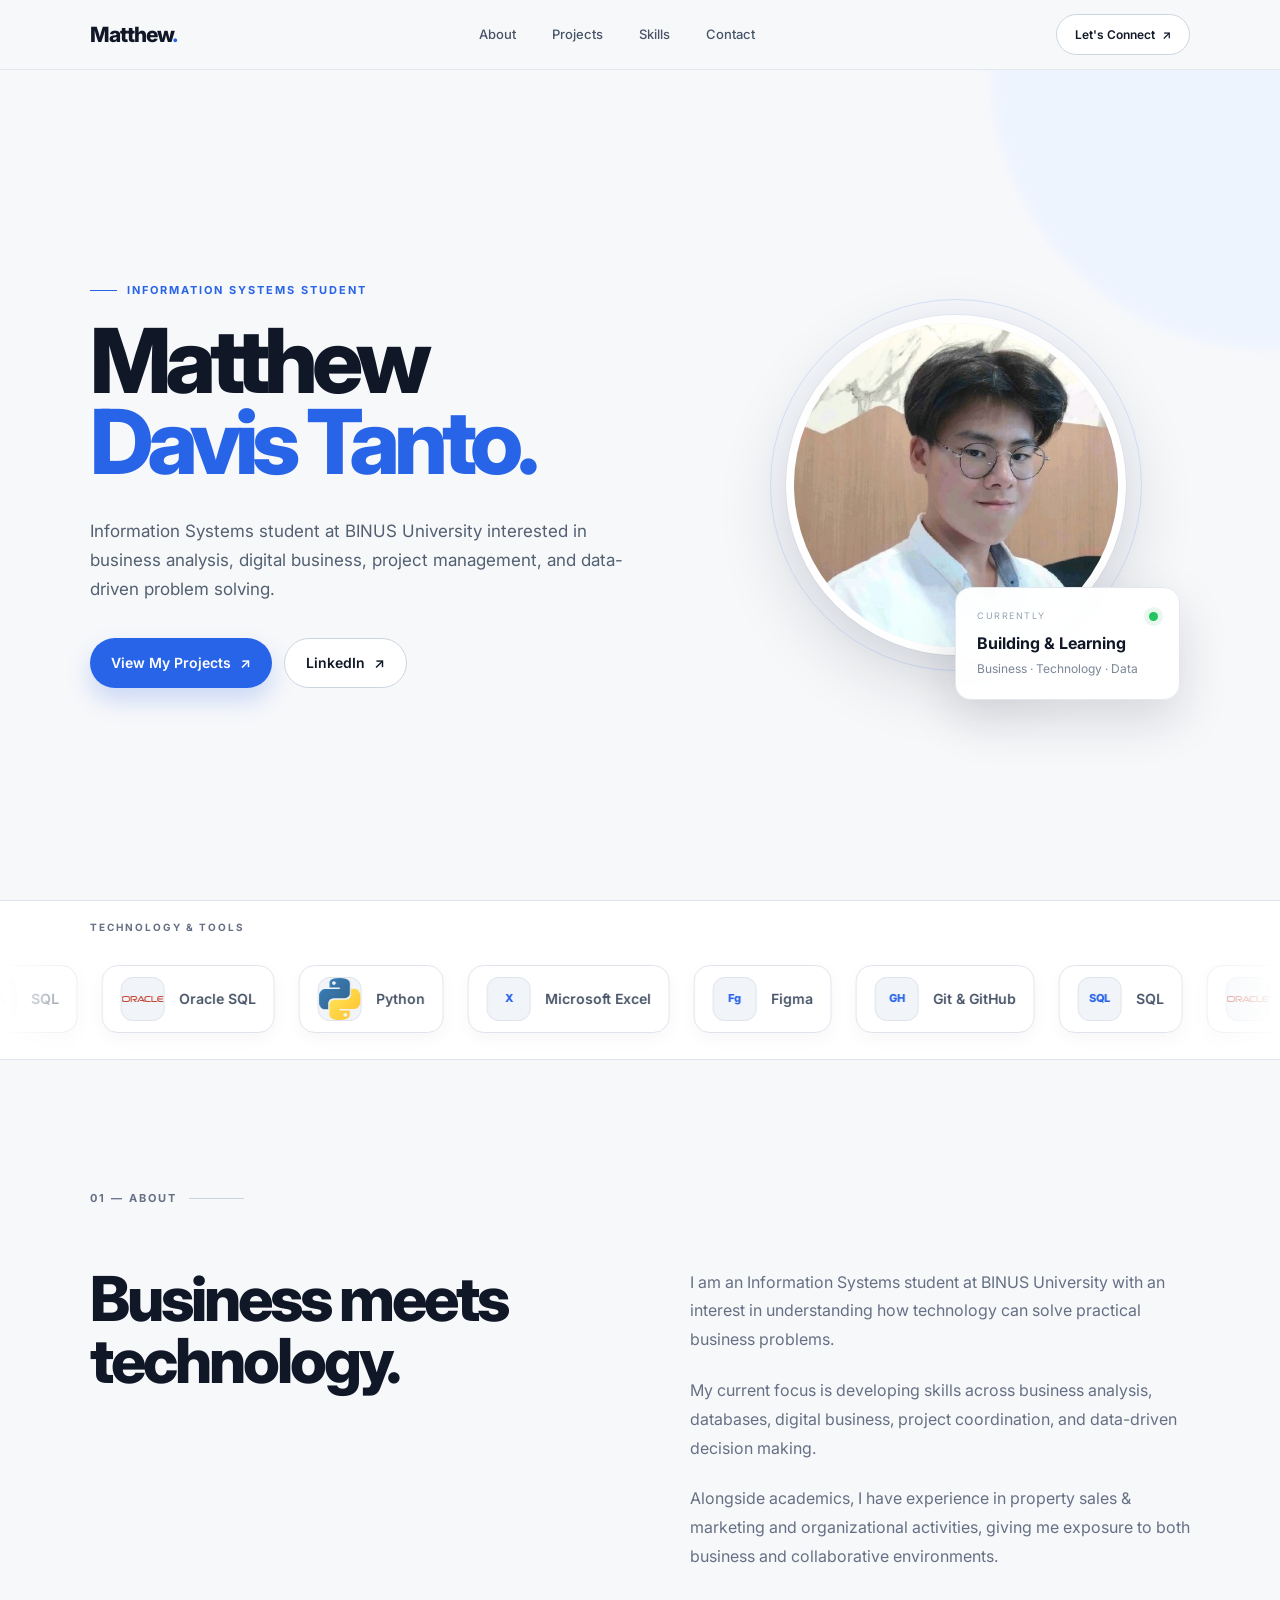
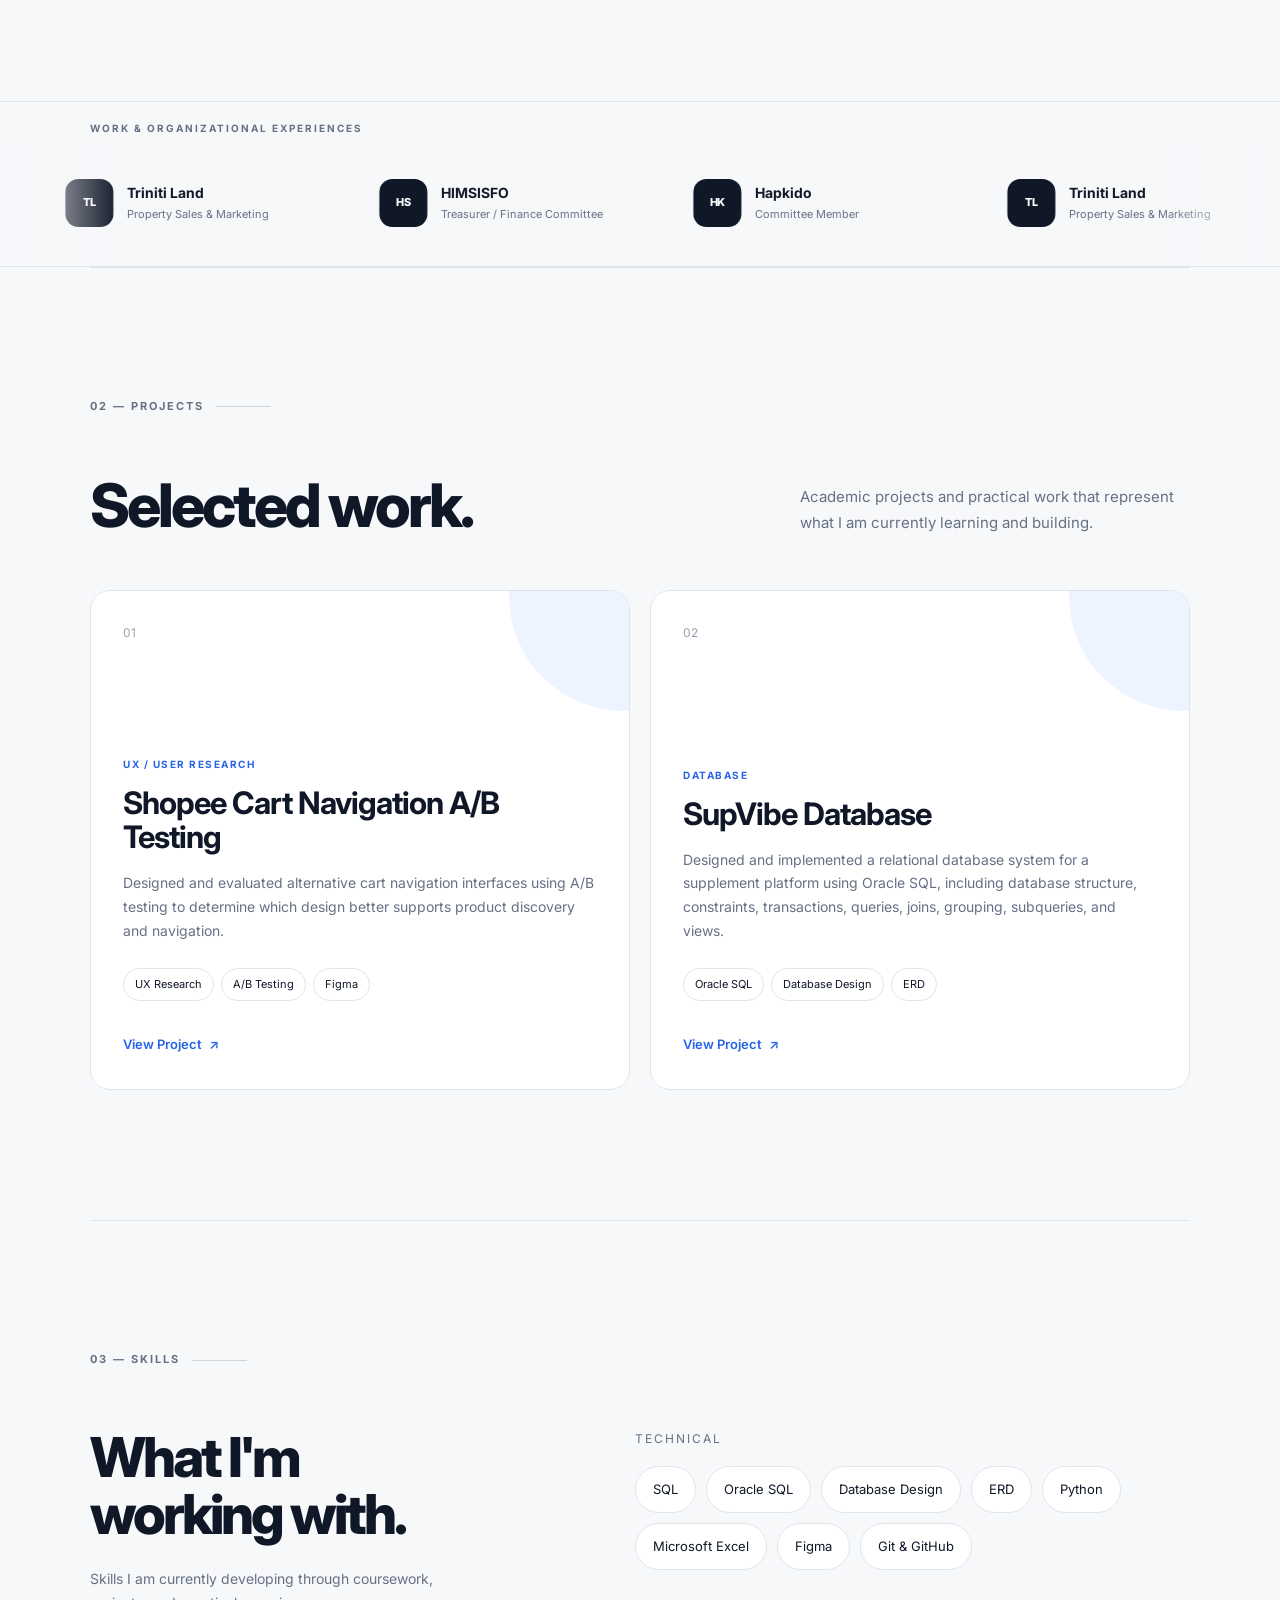
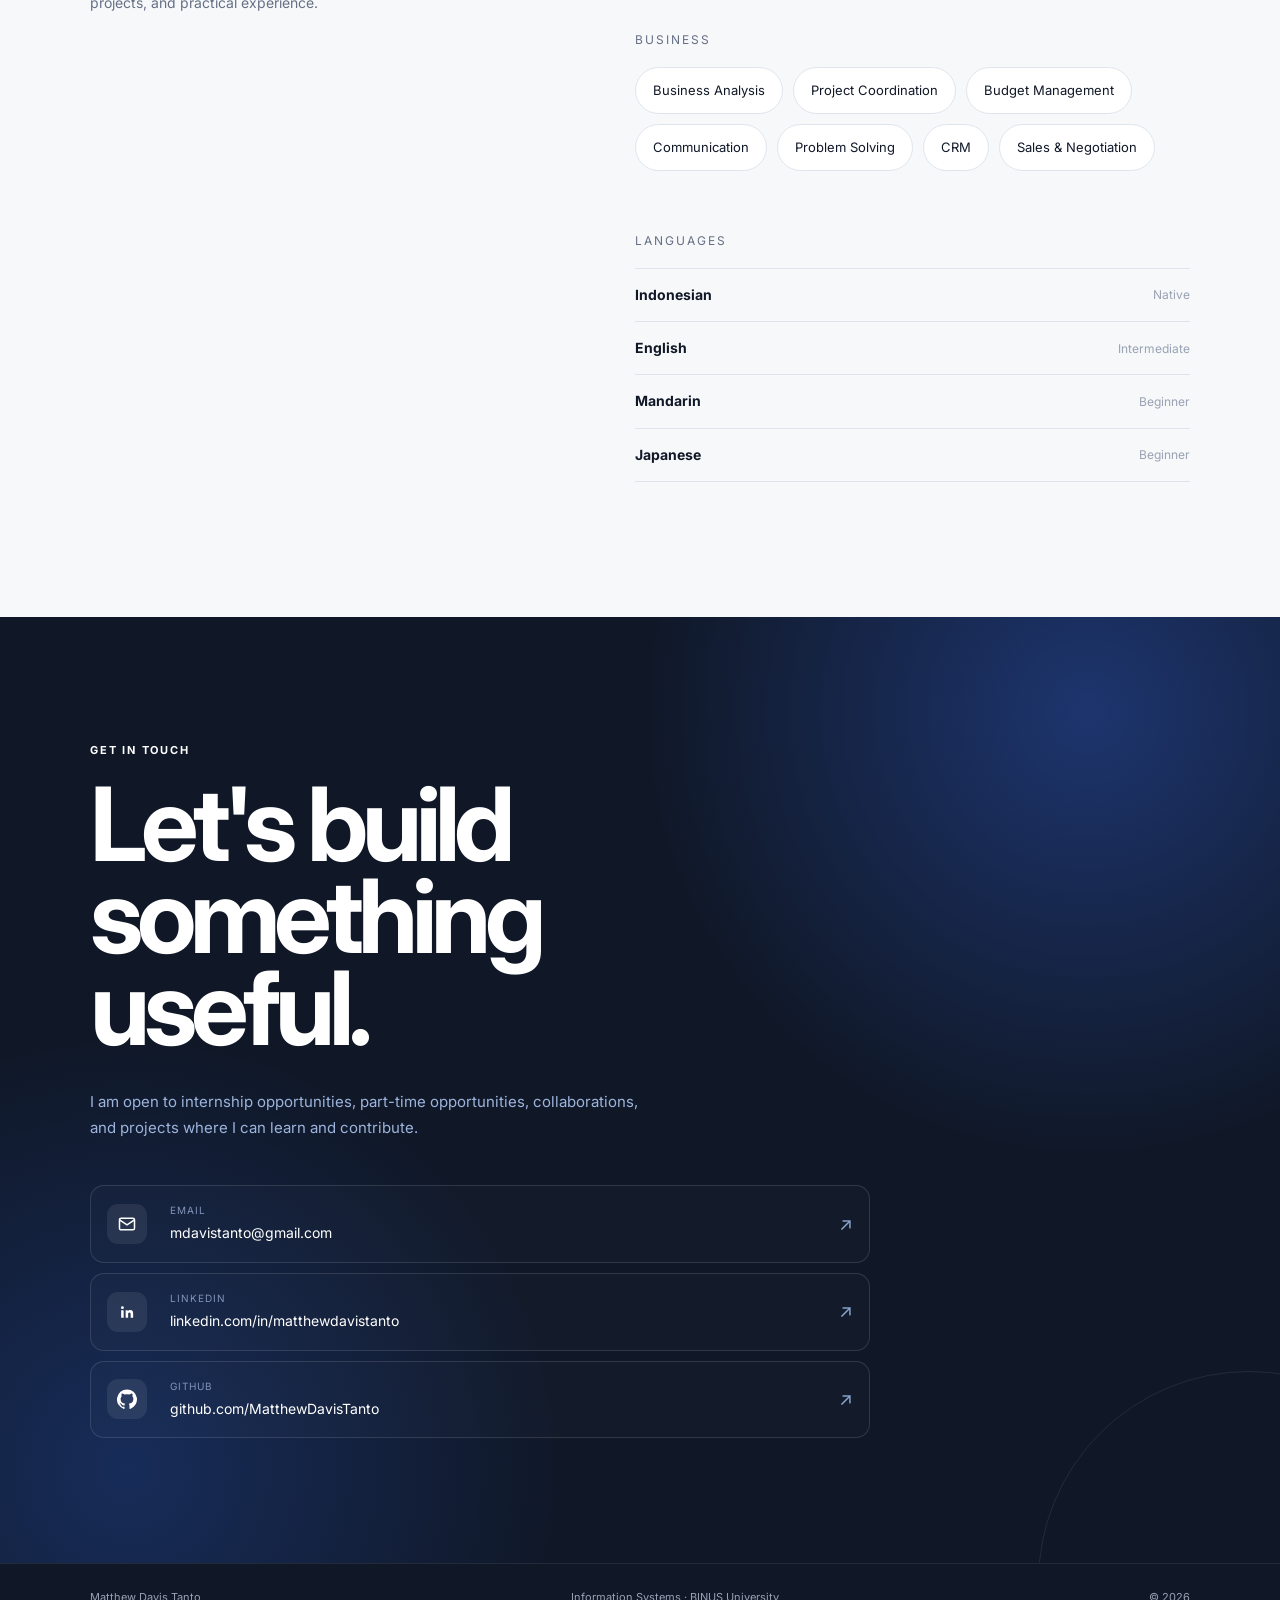
==== index.html @ 0854d956 "Update index.html" ====
<!DOCTYPE html>
<html lang="en">

<head>
    <meta charset="UTF-8">
    <meta name="viewport" content="width=device-width, initial-scale=1.0">

    <title>Matthew Davis Tanto | Information Systems Student</title>

    <meta name="description"
        content="Portfolio of Matthew Davis Tanto, Information Systems student at BINUS University.">

    <link rel="stylesheet" href="style.css">
</head>

<body>

    <!-- ================= NAVIGATION ================= -->

    <header class="navbar">

        <div class="nav-container">

            <a href="#home" class="logo">
                Matthew<span>.</span>
            </a>

            <nav class="nav-links">
                <a href="#about">About</a>
                <a href="#projects">Projects</a>
                <a href="#skills">Skills</a>
                <a href="#contact">Contact</a>
            </nav>

            <a href="#contact" class="nav-button">
                Let's Connect
                <span>↗</span>
            </a>

        </div>

    </header>


    <main>

        <!-- ================= HERO ================= -->

        <section class="hero" id="home">

            <div class="hero-container">

                <!-- LEFT -->

                <div class="hero-content">

                    <div class="eyebrow">
                        <span></span>
                        INFORMATION SYSTEMS STUDENT
                    </div>

                    <h1>
                        Matthew
                        <strong>Davis Tanto.</strong>
                    </h1>

                    <p class="hero-description">
                        Information Systems student at BINUS University interested in
                        business analysis, digital business, project management,
                        and data-driven problem solving.
                    </p>

                    <div class="hero-buttons">

                        <a href="#projects" class="button primary">
                            View My Projects
                            <span>↗</span>
                        </a>

                        <a href="https://www.linkedin.com/in/matthewdavistanto"
                            target="_blank"
                            class="button secondary">
                            LinkedIn
                            <span>↗</span>
                        </a>

                    </div>

                </div>


                <!-- RIGHT / PHOTO -->

                <div class="hero-visual">

                    <div class="visual-glow"></div>

                    <div class="photo-ring">

                        <img
                            src="images/profile.jpg"
                            alt="">

                    </div>


                    <!-- FLOATING STATUS -->

                    <div class="status-card">

                        <div class="status-top">
                            <span>CURRENTLY</span>

                            <div class="status-dot"></div>
                        </div>

                        <h3>
                            Building & Learning
                        </h3>

                        <p>
                            Business · Technology · Data
                        </p>

                    </div>

                </div>

            </div>

        </section>

                </section>


        <!-- ================= TECH STACK MARQUEE ================= -->

    <section class="marquee-section tech-marquee-section">
    
        <div class="marquee-label">
            TECHNOLOGY & TOOLS
        </div>
    
        <div class="marquee-wrapper">
    
            <!-- Controls: functionality will be added with JS later -->
            <button class="marquee-control marquee-control-prev"
                    type="button"
                    aria-label="Previous technologies">
                ←
            </button>
    
            <button class="marquee-control marquee-control-next"
                    type="button"
                    aria-label="Next technologies">
                →
            </button>
    
    
            <div class="marquee-track">
    
                <!-- ================= GROUP 1 ================= -->
    
                <div class="marquee-group">
    
                    <div class="marquee-item tech-item"
                         tabindex="0"
                         aria-label="SQL">
    
                        <span class="marquee-logo"
                              aria-hidden="true">
                            SQL
                        </span>
    
                        <span class="marquee-name">
                            SQL
                        </span>
    
                    </div>
    
    
                    <div class="marquee-item tech-item"
                         tabindex="0"
                         aria-label="Oracle SQL">
    
                        <span class="marquee-logo">
                            <img
                                src="images/tech/oracle.svg"
                                alt="">
                        </span>
                        
                        <span class="marquee-name">
                            Oracle SQL
                        </span>
    
                    </div>
    
    
                    <div class="marquee-item tech-item"
                         tabindex="0"
                         aria-label="Python">
                    
                        <span class="marquee-logo">
                            <img
                                src="images/tech/python.svg"
                                alt="">
                        </span>
                    
                        <span class="marquee-name">
                            Python
                        </span>
                    
                    </div>
    
    
                    <div class="marquee-item tech-item"
                         tabindex="0"
                         aria-label="Microsoft Excel">
    
                        <span class="marquee-logo"
                              aria-hidden="true">
                            X
                        </span>
    
                        <span class="marquee-name">
                            Microsoft Excel
                        </span>
    
                    </div>
    
    
                    <div class="marquee-item tech-item"
                         tabindex="0"
                         aria-label="Figma">
    
                        <span class="marquee-logo"
                              aria-hidden="true">
                            Fg
                        </span>
    
                        <span class="marquee-name">
                            Figma
                        </span>
    
                    </div>
    
    
                    <div class="marquee-item tech-item"
                         tabindex="0"
                         aria-label="Git and GitHub">
    
                        <span class="marquee-logo"
                              aria-hidden="true">
                            GH
                        </span>
    
                        <span class="marquee-name">
                            Git & GitHub
                        </span>
    
                    </div>
    
                </div>
    
    
                <!-- ================= GROUP 2 ================= -->
                <!-- Exact duplicate for seamless infinite loop -->
    
                <div class="marquee-group"
                     aria-hidden="true">
    
                    <div class="marquee-item tech-item">
    
                        <span class="marquee-logo">
                            SQL
                        </span>
    
                        <span class="marquee-name">
                            SQL
                        </span>
    
                    </div>
    
    
                    <div class="marquee-item tech-item">
    
                        <span class="marquee-logo">
                            <img
                                src="images/tech/oracle.svg"
                                alt="">
                        </span>
                        
                        <span class="marquee-name">
                            Oracle SQL
                        </span>
    
                    </div>
    
    
                    <div class="marquee-item tech-item">
    
                        <span class="marquee-logo">
                            <img
                                src="images/tech/python.svg"
                                alt="">
                        </span>
    
                        <span class="marquee-name">
                            Python
                        </span>
    
                    </div>
    
    
                    <div class="marquee-item tech-item">
    
                        <span class="marquee-logo">
                            X
                        </span>
    
                        <span class="marquee-name">
                            Microsoft Excel
                        </span>
    
                    </div>
    
    
                    <div class="marquee-item tech-item">
    
                        <span class="marquee-logo">
                            Fg
                        </span>
    
                        <span class="marquee-name">
                            Figma
                        </span>
    
                    </div>
    
    
                    <div class="marquee-item tech-item">
    
                        <span class="marquee-logo">
                            GH
                        </span>
    
                        <span class="marquee-name">
                            Git & GitHub
                        </span>
    
                    </div>
    
                </div>
    
            </div>
    
        </div>
    
    </section>



        <!-- ================= ABOUT ================= -->

        <section class="section about-section" id="about">

            <div class="section-label">
                01 — ABOUT
            </div>

            <div class="about-grid">

                <div>
                    <h2>
                        Business meets<br>
                        technology.
                    </h2>
                </div>

                <div class="about-text">

                    <p>
                        I am an Information Systems student at BINUS University
                        with an interest in understanding how technology can
                        solve practical business problems.
                    </p>

                    <p>
                        My current focus is developing skills across business
                        analysis, databases, digital business, project
                        coordination, and data-driven decision making.
                    </p>

                    <p>
                        Alongside academics, I have experience in property
                        sales & marketing and organizational activities,
                        giving me exposure to both business and collaborative
                        environments.
                    </p>

                </div>

            </div>

        </section>

                </section>


        <!-- ================= WORK & ORGANIZATIONAL EXPERIENCE MARQUEE ================= -->

    <section class="marquee-section experience-marquee-section">
    
        <div class="marquee-label">
            WORK & ORGANIZATIONAL EXPERIENCES
        </div>
    
        <div class="marquee-wrapper">
    
            <!-- Controls: functionality will be added with JS later -->
            <button class="marquee-control marquee-control-prev"
                    type="button"
                    aria-label="Previous work and organizational experience">
                ←
            </button>
    
            <button class="marquee-control marquee-control-next"
                    type="button"
                    aria-label="Next work and organizational experience">
                →
            </button>
    
    
            <div class="marquee-track marquee-track-reverse">
    
                <!-- ================= GROUP 1 ================= -->
    
                <div class="marquee-group">
    
                    <!-- Triniti Land -->
    
                    <div class="marquee-item experience-item"
                         tabindex="0"
                         aria-label="Triniti Land — Property Sales and Marketing">
    
                        <div class="experience-logo"
                             aria-hidden="true">
                            TL
                        </div>
    
                        <div class="experience-info">
    
                            <strong>
                                Triniti Land
                            </strong>
    
                            <span>
                                Property Sales & Marketing
                            </span>
    
                        </div>
    
                    </div>
    
    
                    <!-- HIMSISFO -->
    
                    <div class="marquee-item experience-item"
                         tabindex="0"
                         aria-label="HIMSISFO — Treasurer and Finance Committee">
    
                        <div class="experience-logo"
                             aria-hidden="true">
                            HS
                        </div>
    
                        <div class="experience-info">
    
                            <strong>
                                HIMSISFO
                            </strong>
    
                            <span>
                                Treasurer / Finance Committee
                            </span>
    
                        </div>
    
                    </div>
    
    
                    <!-- Hapkido -->
    
                    <div class="marquee-item experience-item"
                         tabindex="0"
                         aria-label="Hapkido — Committee Member">
    
                        <div class="experience-logo"
                             aria-hidden="true">
                            HK
                        </div>
    
                        <div class="experience-info">
    
                            <strong>
                                Hapkido
                            </strong>
    
                            <span>
                                Committee Member
                            </span>
    
                        </div>
    
                    </div>
    
                </div>
    
    
                <!-- ================= GROUP 2 ================= -->
                <!-- Exact duplicate for seamless infinite loop -->
    
                <div class="marquee-group"
                     aria-hidden="true">
    
                    <!-- Triniti Land -->
    
                    <div class="marquee-item experience-item">
    
                        <div class="experience-logo">
                            TL
                        </div>
    
                        <div class="experience-info">
    
                            <strong>
                                Triniti Land
                            </strong>
    
                            <span>
                                Property Sales & Marketing
                            </span>
    
                        </div>
    
                    </div>
    
    
                    <!-- HIMSISFO -->
    
                    <div class="marquee-item experience-item">
    
                        <div class="experience-logo">
                            HS
                        </div>
    
                        <div class="experience-info">
    
                            <strong>
                                HIMSISFO
                            </strong>
    
                            <span>
                                Treasurer / Finance Committee
                            </span>
    
                        </div>
    
                    </div>
    
    
                    <!-- Hapkido -->
    
                    <div class="marquee-item experience-item">
    
                        <div class="experience-logo">
                            HK
                        </div>
    
                        <div class="experience-info">
    
                            <strong>
                                Hapkido
                            </strong>
    
                            <span>
                                Committee Member
                            </span>
    
                        </div>
    
                    </div>
    
                </div>
    
            </div>
    
        </div>
    
    </section>


        <!-- ================= PROJECTS ================= -->

        <section class="section projects-section" id="projects">

            <div class="section-label">
                02 — PROJECTS
            </div>

            <div class="section-heading">

                <h2>
                    Selected work.
                </h2>

                <p>
                    Academic projects and practical work that represent
                    what I am currently learning and building.
                </p>

            </div>


            <div class="project-grid">

                <!-- PROJECT 1 -->

                <article class="project-card">

                    <div class="project-number">
                        01
                    </div>

                    <div class="project-content">

                        <div class="project-category">
                            UX / USER RESEARCH
                        </div>

                        <h3>
                            Shopee Cart Navigation
                            A/B Testing
                        </h3>

                        <p>
                            Designed and evaluated alternative cart navigation
                            interfaces using A/B testing to determine which
                            design better supports product discovery and
                            navigation.
                        </p>

                        <div class="project-tags">

                            <span>UX Research</span>
                            <span>A/B Testing</span>
                            <span>Figma</span>

                        </div>

                        <a href="#" class="project-link">
                            View Project
                            <span>↗</span>
                        </a>

                    </div>

                </article>


                <!-- PROJECT 2 -->

                <article class="project-card">

                    <div class="project-number">
                        02
                    </div>

                    <div class="project-content">

                        <div class="project-category">
                            DATABASE
                        </div>

                        <h3>
                            SupVibe Database
                        </h3>

                        <p>
                            Designed and implemented a relational database
                            system for a supplement platform using Oracle SQL,
                            including database structure, constraints,
                            transactions, queries, joins, grouping,
                            subqueries, and views.
                        </p>

                        <div class="project-tags">

                            <span>Oracle SQL</span>
                            <span>Database Design</span>
                            <span>ERD</span>

                        </div>

                        <a href="#" class="project-link">
                            View Project
                            <span>↗</span>
                        </a>

                    </div>

                </article>

            </div>

        </section>


        <!-- ================= SKILLS ================= -->

        <section class="section skills-section" id="skills">

            <div class="section-label">
                03 — SKILLS
            </div>

            <div class="skills-grid">

                <div class="skills-title">

                    <h2>
                        What I'm<br>
                        working with.
                    </h2>

                    <p>
                        Skills I am currently developing through
                        coursework, projects, and practical experience.
                    </p>

                </div>


                <div class="skills-content">

                    <!-- TECHNICAL -->

                    <div class="skill-group">

                        <div class="skill-group-title">
                            TECHNICAL
                        </div>

                        <div class="skill-pills">

                            <span class="skill-pill">
                                SQL
                            </span>

                            <span class="skill-pill">
                                Oracle SQL
                            </span>

                            <span class="skill-pill">
                                Database Design
                            </span>

                            <span class="skill-pill">
                                ERD
                            </span>

                            <span class="skill-pill">
                                Python
                            </span>

                            <span class="skill-pill">
                                Microsoft Excel
                            </span>

                            <span class="skill-pill">
                                Figma
                            </span>

                            <span class="skill-pill">
                                Git & GitHub
                            </span>

                        </div>

                    </div>


                    <!-- BUSINESS -->

                    <div class="skill-group">

                        <div class="skill-group-title">
                            BUSINESS
                        </div>

                        <div class="skill-pills">

                            <span class="skill-pill">
                                Business Analysis
                            </span>

                            <span class="skill-pill">
                                Project Coordination
                            </span>

                            <span class="skill-pill">
                                Budget Management
                            </span>

                            <span class="skill-pill">
                                Communication
                            </span>

                            <span class="skill-pill">
                                Problem Solving
                            </span>

                            <span class="skill-pill">
                                CRM
                            </span>

                            <span class="skill-pill">
                                Sales & Negotiation
                            </span>

                        </div>

                    </div>


                    <!-- LANGUAGES -->

                    <div class="skill-group">

                        <div class="skill-group-title">
                            LANGUAGES
                        </div>

                        <div class="language-list">

                            <div class="language-item">
                                <strong>Indonesian</strong>
                                <span>Native</span>
                            </div>

                            <div class="language-item">
                                <strong>English</strong>
                                <span>Intermediate</span>
                            </div>

                            <div class="language-item">
                                <strong>Mandarin</strong>
                                <span>Beginner</span>
                            </div>

                            <div class="language-item">
                                <strong>Japanese</strong>
                                <span>Beginner</span>
                            </div>

                        </div>

                    </div>

                </div>

            </div>

        </section>


        <!-- ================= CONTACT ================= -->

        <section class="contact-section" id="contact">

            <div class="contact-container">

                <div class="contact-label">
                    GET IN TOUCH
                </div>

                <h2>
                    Let's build<br>
                    something<br>
                    useful.
                </h2>

                <p>
                    I am open to internship opportunities, part-time
                    opportunities, collaborations, and projects where
                    I can learn and contribute.
                </p>


                <div class="contact-links">

                    <!-- EMAIL -->

                    <a href="mailto:mdavistanto@gmail.com"
                        class="contact-link">

                        <div class="contact-icon">

                            <svg viewBox="0 0 24 24"
                                fill="none"
                                stroke="currentColor"
                                stroke-width="1.8">

                                <rect x="3" y="5"
                                    width="18"
                                    height="14"
                                    rx="2"></rect>

                                <path d="m3 7 9 6 9-6"></path>

                            </svg>

                        </div>

                        <div>
                            <small>Email</small>
                            <span>mdavistanto@gmail.com</span>
                        </div>

                        <b>↗</b>

                    </a>


                    <!-- LINKEDIN -->

                    <a href="https://www.linkedin.com/in/matthewdavistanto"
                        target="_blank"
                        class="contact-link">

                        <div class="contact-icon linkedin-icon">

                            <svg viewBox="0 0 24 24"
                                fill="currentColor">

                                <path d="M6.5 8.5A1.5 1.5 0 1 0 6.5 5a1.5 1.5 0 0 0 0 3.5ZM5 10h3v9H5v-9Zm5 0h2.9v1.23h.04c.4-.76 1.38-1.56 2.84-1.56 3.04 0 3.6 2 3.6 4.6V19h-3v-4.2c0-1-.02-2.3-1.4-2.3-1.4 0-1.61 1.1-1.61 2.23V19h-3v-9Z"/>

                            </svg>

                        </div>

                        <div>
                            <small>LinkedIn</small>
                            <span>linkedin.com/in/matthewdavistanto</span>
                        </div>

                        <b>↗</b>

                    </a>


                    <!-- GITHUB -->

                    <a href="https://github.com/MatthewDavisTanto"
                        target="_blank"
                        class="contact-link">

                        <div class="contact-icon">

                            <svg viewBox="0 0 24 24"
                                fill="currentColor">

                                <path d="M12 .5a12 12 0 0 0-3.79 23.39c.6.11.82-.26.82-.58v-2.03c-3.34.73-4.04-1.61-4.04-1.61-.55-1.39-1.34-1.76-1.34-1.76-1.09-.75.08-.74.08-.74 1.2.09 1.84 1.23 1.84 1.23 1.07 1.83 2.8 1.3 3.49.99.11-.78.42-1.3.76-1.6-2.67-.3-5.47-1.34-5.47-5.95 0-1.31.47-2.38 1.23-3.22-.12-.3-.53-1.52.12-3.17 0 0 1-.32 3.3 1.23a11.4 11.4 0 0 1 6 0c2.29-1.55 3.29-1.23 3.29-1.23.65 1.65.24 2.87.12 3.17.77.84 1.23 1.91 1.23 3.22 0 4.62-2.81 5.65-5.49 5.95.43.37.81 1.1.81 2.22v3.29c0 .32.22.7.83.58A12 12 0 0 0 12 .5Z"/>

                            </svg>

                        </div>

                        <div>
                            <small>GitHub</small>
                            <span>github.com/MatthewDavisTanto</span>
                        </div>

                        <b>↗</b>

                    </a>

                </div>

            </div>

        </section>

    </main>


    <!-- ================= FOOTER ================= -->

    <footer>

        <div>
            Matthew Davis Tanto
        </div>

        <div>
            Information Systems · BINUS University
        </div>

        <div>
            © 2026
        </div>

    </footer>


    <script src="script.js"></script>

</body>

</html>
---- style.css ----
/* =========================================================
   MATTHEW DAVIS TANTO — PORTFOLIO
   FINAL GLOBAL STYLE
   ========================================================= */

/* =========================================================
   1. FONT
   ========================================================= */

@import url('https://fonts.googleapis.com/css2?family=Inter:wght@400;500;600;700;800&display=swap');


/* =========================================================
   2. DESIGN TOKENS
   ========================================================= */

:root {

    --bg: #f7f8fa;
    --surface: #ffffff;
    --surface-soft: #f1f4f8;

    --text: #101828;
    --text-soft: #475467;
    --text-muted: #667085;

    --accent: #2864e8;
    --accent-dark: #1d4ed8;
    --accent-soft: #eef4ff;

    --border: #dfe4ec;
    --border-dark: #cbd5df;

    --dark: #101828;
    --dark-soft: #17233f;

    --green: #22c55e;

    --container: 1100px;

    --radius-sm: 8px;
    --radius-md: 14px;
    --radius-lg: 20px;
    --radius-pill: 999px;

    --shadow-sm:
        0 4px 15px rgba(16, 24, 40, 0.05);

    --shadow-md:
        0 15px 40px rgba(16, 24, 40, 0.08);

    --shadow-lg:
        0 25px 70px rgba(16, 24, 40, 0.13);

    --transition: 0.28s cubic-bezier(0.2, 0.7, 0.2, 1);
}


/* =========================================================
   3. RESET
   ========================================================= */

* {
    margin: 0;
    padding: 0;
    box-sizing: border-box;
}

html {
    scroll-behavior: smooth;
}

body {
    font-family: "Inter", sans-serif;
    background: var(--bg);
    color: var(--text);
    line-height: 1.6;
    -webkit-font-smoothing: antialiased;
    overflow-x: hidden;
}

a {
    color: inherit;
    text-decoration: none;
}

img {
    display: block;
    max-width: 100%;
}

button,
input,
textarea {
    font-family: inherit;
}


/* =========================================================
   4. GLOBAL CONTAINER
   ========================================================= */

.nav-container,
.hero-container,
.section,
.footer-container {
    width: min(var(--container), calc(100% - 50px));
    margin: 0 auto;
}


/* =========================================================
   5. NAVBAR
   ========================================================= */

.navbar {
    position: sticky;
    top: 0;
    z-index: 1000;

    height: 70px;

    background: rgba(247, 248, 250, 0.86);

    backdrop-filter: blur(18px);
    -webkit-backdrop-filter: blur(18px);

    border-bottom: 1px solid rgba(223, 228, 236, 0.8);
}

.nav-container {
    height: 100%;

    display: flex;
    align-items: center;
    justify-content: space-between;
}


/* =========================================================
   LOGO
   ========================================================= */

.logo {
    position: relative;

    font-size: 21px;
    font-weight: 800;

    letter-spacing: -0.8px;

    transition:
        transform var(--transition),
        color var(--transition);
}

.logo span {
    color: var(--accent);
}

.logo:hover {
    transform: translateY(-2px);
}


/* =========================================================
   NAV LINKS
   ========================================================= */

.nav-links {
    display: flex;
    align-items: center;
    gap: 36px;
}

.nav-links a {
    position: relative;

    padding: 8px 0;

    font-size: 13px;
    font-weight: 500;

    color: var(--text-soft);

    transition:
        color var(--transition),
        transform var(--transition);
}


/* Animated underline */

.nav-links a::after {
    content: "";

    position: absolute;

    left: 50%;
    bottom: -2px;

    width: 0;
    height: 2px;

    border-radius: 10px;

    background: var(--accent);

    transform: translateX(-50%);

    transition:
        width var(--transition),
        box-shadow var(--transition);
}

.nav-links a:hover {
    color: var(--text);
    transform: translateY(-2px);
}

.nav-links a:hover::after {
    width: 100%;

    box-shadow:
        0 2px 8px rgba(40, 100, 232, 0.35);
}


/* =========================================================
   NAV BUTTON
   ========================================================= */

.nav-button {
    display: inline-flex;
    align-items: center;
    gap: 7px;

    padding: 10px 18px;

    border: 1px solid var(--border-dark);
    border-radius: var(--radius-pill);

    background: var(--surface);

    font-size: 12px;
    font-weight: 600;

    transition:
        transform var(--transition),
        background var(--transition),
        color var(--transition),
        border-color var(--transition),
        box-shadow var(--transition);
}

.nav-button span {
    transition: transform var(--transition);
}

.nav-button:hover {
    background: var(--accent);
    border-color: var(--accent);
    color: white;

    transform: translateY(-3px);

    box-shadow:
        0 10px 25px rgba(40, 100, 232, 0.22);
}

.nav-button:hover span {
    transform: translate(2px, -2px);
}


/* =========================================================
   6. HERO
   ========================================================= */

.hero {
    min-height: calc(100vh - 70px);

    display: flex;
    align-items: center;

    position: relative;

    overflow: hidden;
}


/* Background glow */

.hero::before {
    content: "";

    position: absolute;

    width: 560px;
    height: 560px;

    right: -270px;
    top: -280px;

    border-radius: 50%;

    background: #eef4ff;

    filter: blur(5px);

    opacity: 0.95;

    pointer-events: none;
}


/* =========================================================
   HERO CONTAINER
   ========================================================= */

.hero-container {
    display: grid;

    grid-template-columns: 1.1fr 0.9fr;

    align-items: center;

    gap: 60px;

    padding: 90px 0;
}


/* =========================================================
   HERO CONTENT
   ========================================================= */

.hero-content {
    position: relative;
    z-index: 2;
}


/* Eyebrow */

.eyebrow {
    display: flex;
    align-items: center;

    gap: 10px;

    color: var(--accent);

    font-size: 11px;
    font-weight: 700;

    letter-spacing: 2px;

    margin-bottom: 22px;
}

.eyebrow span {
    width: 27px;
    height: 1px;

    background: var(--accent);
}


/* =========================================================
   HERO HEADING
   ========================================================= */

.hero h1 {
    font-size: clamp(70px, 7vw, 105px);

    line-height: 0.9;

    letter-spacing: -6px;

    font-weight: 800;

    margin-bottom: 35px;
}

.hero h1 strong {
    display: block;

    color: var(--accent);

    font-weight: 800;
}


/* =========================================================
   HERO DESCRIPTION
   ========================================================= */

.hero-description {
    max-width: 570px;

    font-size: 17px;

    color: #526071;

    line-height: 1.7;

    margin-bottom: 34px;
}


/* =========================================================
   HERO BUTTONS
   ========================================================= */

.hero-buttons {
    display: flex;
    gap: 12px;

    flex-wrap: wrap;
}

.button {
    display: inline-flex;

    align-items: center;
    justify-content: center;

    gap: 9px;

    padding: 13px 21px;

    border-radius: var(--radius-pill);

    font-size: 14px;
    font-weight: 600;

    transition:
        transform var(--transition),
        box-shadow var(--transition),
        background var(--transition),
        border-color var(--transition),
        color var(--transition);
}

.button span {
    transition: transform var(--transition);
}

.button:hover {
    transform: translateY(-4px);
}

.button:hover span {
    transform: translate(3px, -3px);
}


/* Primary */

.button.primary {
    background: var(--accent);

    color: white;

    box-shadow:
        0 12px 25px rgba(40, 100, 232, 0.22);
}

.button.primary:hover {
    background: var(--accent-dark);

    box-shadow:
        0 18px 35px rgba(40, 100, 232, 0.30);
}


/* Secondary */

.button.secondary {
    background: white;

    border: 1px solid var(--border-dark);
}

.button.secondary:hover {
    color: var(--accent);

    border-color: var(--accent);

    box-shadow:
        0 10px 25px rgba(16, 24, 40, 0.08);
}


/* =========================================================
   7. HERO VISUAL
   ========================================================= */

.hero-visual {
    min-height: 500px;

    position: relative;

    display: flex;

    align-items: center;
    justify-content: center;
}


/* Soft glow */

.visual-glow {
    position: absolute;

    width: 380px;
    height: 380px;

    border-radius: 50%;

    background:
        radial-gradient(
            circle,
            #dbe8ff 0%,
            #edf3ff 48%,
            transparent 72%
        );

    opacity: 0.95;

    pointer-events: none;
}


/* Decorative rings */

.hero-visual::before,
.hero-visual::after {
    content: "";

    position: absolute;

    border-radius: 50%;

    border: 1px solid #d5e2fb;

    pointer-events: none;
}

.hero-visual::before {
    width: 370px;
    height: 370px;
}

.hero-visual::after {
    width: 285px;
    height: 285px;
}


/* =========================================================
   PHOTO FRAME
   Clean circular profile frame
   ========================================================= */

.photo-ring {
    width: 340px;
    height: 340px;

    position: relative;

    z-index: 3;

    overflow: hidden;

    border-radius: 50%;

    background: #e7ebf2;

    border: 8px solid rgba(255, 255, 255, 0.95);

    box-shadow:
        0 25px 70px rgba(16, 24, 40, 0.16),
        0 0 0 1px rgba(16, 24, 40, 0.04);

    transition:
        transform 0.45s cubic-bezier(0.2, 0.7, 0.2, 1),
        box-shadow 0.45s ease;
}

.photo-ring:hover {
    transform: translateY(-7px) scale(1.015);

    box-shadow:
        0 35px 85px rgba(16, 24, 40, 0.20),
        0 0 0 1px rgba(40, 100, 232, 0.10);
}

.photo-ring img {
    width: 100%;
    height: 100%;

    object-fit: cover;

    object-position: center top;
}


/* =========================================================
   STATUS CARD
   Positioned away from face
   ========================================================= */

.status-card {
    position: absolute;

    z-index: 5;

    right: 10px;
    bottom: 35px;

    width: 225px;

    padding: 21px;

    background: rgba(255, 255, 255, 0.96);

    border: 1px solid #e3e7ee;

    border-radius: 16px;

    box-shadow:
        0 20px 50px rgba(16, 24, 40, 0.14);

    backdrop-filter: blur(12px);
    -webkit-backdrop-filter: blur(12px);

    animation: floating 4s ease-in-out infinite;

    transition:
        box-shadow var(--transition),
        transform var(--transition);
}

.status-card:hover {
    box-shadow:
        0 25px 60px rgba(16, 24, 40, 0.18);
}


/* Floating animation */

@keyframes floating {

    0%,
    100% {
        transform: translateY(0);
    }

    50% {
        transform: translateY(-10px);
    }
}


/* Status top */

.status-top {
    display: flex;

    align-items: center;
    justify-content: space-between;

    margin-bottom: 8px;
}

.status-top span {
    font-size: 9px;

    letter-spacing: 1.5px;

    color: #98a2b3;
}


/* Green status dot */

.status-dot {
    width: 9px;
    height: 9px;

    border-radius: 50%;

    background: var(--green);

    box-shadow:
        0 0 0 5px #e8f8ef;
}


/* Status text */

.status-card h3 {
    font-size: 16px;

    margin-bottom: 2px;
}

.status-card p {
    color: #7a8697;

    font-size: 12px;
}


/* =========================================================
   8. GENERAL SECTION
   ========================================================= */

.section {
    padding: 130px 0;
}

.section-label {
    display: flex;

    align-items: center;

    gap: 12px;

    font-size: 11px;

    letter-spacing: 2px;

    color: var(--text-muted);

    font-weight: 700;

    margin-bottom: 60px;
}

.section-label::after {
    content: "";

    height: 1px;

    width: 55px;

    background: var(--border-dark);
}

.section h2 {
    font-size: clamp(42px, 5vw, 62px);

    line-height: 1;

    letter-spacing: -3px;

    font-weight: 800;
}


/* =========================================================
   9. ABOUT
   ========================================================= */

.about-grid {
    display: grid;

    grid-template-columns: 1fr 1fr;

    gap: 100px;

    align-items: start;
}

.about-grid h2 {
    position: sticky;

    top: 120px;
}

.about-text {
    max-width: 530px;
}

.about-text p {
    color: var(--text-muted);

    font-size: 16px;

    line-height: 1.8;

    margin-bottom: 22px;
}

.about-text p:last-child {
    margin-bottom: 0;
}


/* =========================================================
   10. PROJECTS
   ========================================================= */

.projects-section {
    border-top: 1px solid var(--border);
}

.section-heading {
    display: flex;

    align-items: end;

    justify-content: space-between;

    gap: 50px;

    margin-bottom: 55px;
}

.section-heading h2 {
    font-size: 60px;

    letter-spacing: -3px;
}

.section-heading p {
    max-width: 390px;

    color: var(--text-muted);

    font-size: 15px;

    line-height: 1.7;
}


/* Project grid */

.project-grid {
    display: grid;

    grid-template-columns: repeat(2, 1fr);

    gap: 20px;
}


/* =========================================================
   PROJECT CARD
   ========================================================= */

.project-card {
    position: relative;

    min-height: 500px;

    padding: 32px;

    background: var(--surface);

    border: 1px solid var(--border);

    border-radius: var(--radius-lg);

    overflow: hidden;

    will-change: transform;

    transition:
        transform 0.38s cubic-bezier(0.2, 0.7, 0.2, 1),
        box-shadow 0.38s ease,
        border-color 0.38s ease;
}


/* Decorative circle */

.project-card::before {
    content: "";

    position: absolute;

    width: 230px;
    height: 230px;

    top: -110px;
    right: -110px;

    border-radius: 50%;

    background: var(--accent-soft);

    transition:
        transform 0.5s cubic-bezier(0.2, 0.7, 0.2, 1),
        opacity 0.4s ease;
}


/* Bottom subtle glow */

.project-card::after {
    content: "";

    position: absolute;

    width: 180px;
    height: 180px;

    left: -100px;
    bottom: -110px;

    border-radius: 50%;

    background: rgba(40, 100, 232, 0.04);

    opacity: 0;

    transition:
        opacity 0.4s ease,
        transform 0.5s ease;
}


/* Card hover */

.project-card:hover {
    transform:
        translateY(-12px)
        scale(1.015);

    border-color:
        rgba(40, 100, 232, 0.30);

    box-shadow:
        0 28px 60px rgba(16, 24, 40, 0.13),
        0 5px 15px rgba(40, 100, 232, 0.05);
}

.project-card:hover::before {
    transform: scale(1.45);
}

.project-card:hover::after {
    opacity: 1;

    transform: scale(1.25);
}


/* =========================================================
   PROJECT NUMBER
   ========================================================= */

.project-number {
    position: relative;

    z-index: 2;

    font-size: 12px;

    color: #98a2b3;

    margin-bottom: 70px;

    transition:
        color var(--transition),
        transform var(--transition);
}

.project-card:hover .project-number {
    color: var(--accent);

    transform: translateX(3px);
}


/* =========================================================
   PROJECT CONTENT
   ========================================================= */

.project-content {
    position: absolute;

    left: 32px;
    right: 32px;
    bottom: 32px;

    z-index: 2;
}

.project-category {
    color: var(--accent);

    font-size: 10px;

    font-weight: 700;

    letter-spacing: 1.5px;

    margin-bottom: 14px;
}

.project-content h3 {
    max-width: 450px;

    font-size: 31px;

    line-height: 1.1;

    letter-spacing: -1px;

    margin-bottom: 17px;
}

.project-content p {
    color: var(--text-muted);

    font-size: 14px;

    line-height: 1.7;

    max-width: 500px;

    margin-bottom: 25px;
}


/* =========================================================
   PROJECT TAGS
   ========================================================= */

.project-tags {
    display: flex;

    flex-wrap: wrap;

    gap: 7px;

    margin-bottom: 30px;
}

.project-tags span {
    padding: 7px 11px;

    border-radius: var(--radius-pill);

    border: 1px solid var(--border);

    background: rgba(255, 255, 255, 0.75);

    font-size: 11px;

    transition:
        transform var(--transition),
        background var(--transition),
        color var(--transition),
        border-color var(--transition);
}

.project-card:hover .project-tags span {
    border-color: #d2ddf2;
}

.project-tags span:hover {
    background: var(--accent);

    border-color: var(--accent);

    color: white;

    transform: translateY(-2px);
}


/* =========================================================
   PROJECT LINK
   ========================================================= */

.project-link {
    display: inline-flex;

    align-items: center;

    gap: 7px;

    color: var(--accent);

    font-size: 13px;

    font-weight: 600;

    transition:
        color var(--transition),
        transform var(--transition);
}

.project-link span {
    transition:
        transform var(--transition);
}

.project-link:hover {
    color: var(--accent-dark);

    transform: translateX(2px);
}

.project-link:hover span {
    transform:
        translate(4px, -4px);
}


/* =========================================================
   11. SKILLS
   ========================================================= */

.skills-section {
    border-top: 1px solid var(--border);
}

.skills-grid {
    display: grid;

    grid-template-columns: 0.9fr 1.1fr;

    gap: 90px;

    align-items: start;
}

.skills-title h2 {
    font-size: 55px;

    line-height: 1.03;

    letter-spacing: -3px;
}

.skills-title p {
    margin-top: 25px;

    color: var(--text-muted);

    max-width: 360px;

    font-size: 14px;

    line-height: 1.7;
}

.skills-content {
    display: flex;

    flex-direction: column;

    gap: 55px;
}


/* =========================================================
   SKILL GROUP
   ========================================================= */

.skill-group {
    position: relative;

    padding-bottom: 5px;
}

.skill-group-title {
    font-size: 12px;

    letter-spacing: 2px;

    color: var(--text-muted);

    margin-bottom: 18px;
}


/* =========================================================
   SKILL PILLS / BEANS
   ========================================================= */

.skill-pills {
    display: flex;

    flex-wrap: wrap;

    gap: 10px;
}

.skill-pill {
    display: inline-flex;

    align-items: center;

    padding: 12px 17px;

    border-radius: var(--radius-pill);

    background: white;

    border: 1px solid var(--border);

    font-size: 13px;

    color: var(--text);

    transition:
        transform var(--transition),
        background var(--transition),
        border-color var(--transition),
        color var(--transition),
        box-shadow var(--transition);

    cursor: default;
}

.skill-pill:hover {
    background: var(--accent);

    border-color: var(--accent);

    color: white;

    transform:
        translateY(-4px)
        scale(1.025);

    box-shadow:
        0 10px 24px rgba(40, 100, 232, 0.20);
}


/* =========================================================
   LANGUAGES
   ========================================================= */

.language-list {
    border-top: 1px solid var(--border);
}

.language-item {
    display: flex;

    justify-content: space-between;

    align-items: center;

    padding: 15px 0;

    border-bottom: 1px solid var(--border);

    font-size: 14px;

    transition:
        padding-left var(--transition),
        color var(--transition);
}

.language-item:hover {
    padding-left: 7px;
}

.language-item span {
    color: #98a2b3;

    font-size: 12px;
}


/* =========================================================
   12. CONTACT
   FULL WIDTH
   ========================================================= */

.contact-section {
    width: 100%;

    max-width: none;

    margin: 0;

    padding: 125px max(7vw, calc((100vw - var(--container)) / 2));

    background:
        radial-gradient(
            circle at 85% 10%,
            #1d356e 0%,
            transparent 32%
        ),
        radial-gradient(
            circle at 10% 90%,
            #172c59 0%,
            transparent 30%
        ),
        var(--dark);

    color: white;

    border-radius: 0;

    position: relative;

    overflow: hidden;
}


/* subtle background circle */

.contact-section::before {
    content: "";

    position: absolute;

    width: 420px;
    height: 420px;

    right: -180px;
    bottom: -230px;

    border-radius: 50%;

    border: 1px solid rgba(255, 255, 255, 0.08);

    pointer-events: none;
}

.contact-container {
    max-width: 780px;

    position: relative;

    z-index: 2;
}

.contact-label {
    font-size: 11px;

    font-weight: 700;

    letter-spacing: 1.8px;

    margin-bottom: 18px;
}

.contact-section h2 {
    font-size: clamp(65px, 8vw, 110px);

    line-height: 0.9;

    letter-spacing: -6px;

    margin-bottom: 35px;
}

.contact-section p {
    max-width: 560px;

    color: #9db4dc;

    font-size: 15px;

    line-height: 1.7;

    margin-bottom: 45px;
}


/* =========================================================
   CONTACT LINKS
   ========================================================= */

.contact-links {
    display: flex;

    flex-direction: column;

    gap: 10px;
}

.contact-link {
    display: grid;

    grid-template-columns: 48px 1fr auto;

    align-items: center;

    gap: 15px;

    padding: 16px;

    border: 1px solid rgba(255, 255, 255, 0.12);

    border-radius: 14px;

    background: rgba(255, 255, 255, 0.015);

    transition:
        transform var(--transition),
        background var(--transition),
        border-color var(--transition),
        box-shadow var(--transition);
}

.contact-link:hover {
    background: rgba(255, 255, 255, 0.075);

    border-color:
        rgba(255, 255, 255, 0.30);

    transform:
        translateX(8px)
        translateY(-2px);

    box-shadow:
        0 12px 30px rgba(0, 0, 0, 0.16);
}


/* =========================================================
   CONTACT ICON
   ========================================================= */

.contact-icon {
    width: 40px;
    height: 40px;

    display: flex;

    align-items: center;
    justify-content: center;

    border-radius: 11px;

    background:
        rgba(255, 255, 255, 0.08);

    transition:
        transform var(--transition),
        background var(--transition);
}

.contact-icon svg {
    width: 20px;
    height: 20px;
}

.contact-link:hover .contact-icon {
    background: var(--accent);

    transform:
        scale(1.08)
        rotate(-3deg);
}


/* Contact text */

.contact-link small {
    display: block;

    color: #8094b8;

    font-size: 10px;

    text-transform: uppercase;

    letter-spacing: 1px;

    margin-bottom: 2px;
}

.contact-link span {
    font-size: 14px;

    color: white;
}

.contact-link b {
    font-size: 18px;

    font-weight: 400;

    color: #8da7d3;

    transition:
        transform var(--transition),
        color var(--transition);
}

.contact-link:hover b {
    color: white;

    transform:
        translate(4px, -4px);
}


/* =========================================================
   13. FOOTER
   ========================================================= */

footer {
    width: 100%;

    padding: 25px max(5vw, calc((100vw - var(--container)) / 2));

    display: flex;

    justify-content: space-between;

    align-items: center;

    color: #98a2b3;

    font-size: 11px;

    background: var(--dark);

    border-top:
        1px solid rgba(255, 255, 255, 0.08);
}

footer div {
    transition:
        color var(--transition);
}

footer div:hover {
    color: white;
}


/* =========================================================
   14. SCROLL REVEAL
   Compatible with your existing JS
   ========================================================= */

.reveal {
    opacity: 0;

    transform: translateY(28px);

    transition:
        opacity 0.75s ease,
        transform 0.75s cubic-bezier(0.2, 0.7, 0.2, 1);
}

.reveal.visible {
    opacity: 1;

    transform: translateY(0);
}


/* =========================================================
   15. SELECTION
   ========================================================= */

::selection {
    background: #cfe0ff;

    color: #173d91;
}


/* =========================================================
   16. RESPONSIVE — TABLET
   ========================================================= */

@media (max-width: 900px) {

    .nav-container,
    .hero-container,
    .section {
        width: calc(100% - 40px);
    }

    .hero-container {
        grid-template-columns: 1fr;

        padding: 80px 0;
    }

    .hero {
        min-height: auto;
    }

    .hero-content {
        max-width: 700px;
    }

    .hero-visual {
        min-height: 450px;
    }

    .about-grid,
    .skills-grid {
        grid-template-columns: 1fr;

        gap: 55px;
    }

    .about-grid h2 {
        position: static;
    }

    .section-heading {
        align-items: flex-start;

        flex-direction: column;

        gap: 20px;
    }

    .project-grid {
        grid-template-columns: 1fr;
    }

    .contact-section {
        padding:
            90px 40px;
    }

    footer {
        padding:
            25px 30px;
    }
}


/* =========================================================
   17. RESPONSIVE — MOBILE
   ========================================================= */

@media (max-width: 650px) {

    .navbar {
        height: 64px;
    }

    .nav-container {
        width: calc(100% - 30px);
    }

    .nav-links {
        display: none;
    }

    .nav-button {
        padding: 9px 14px;

        font-size: 11px;
    }


    /* Hero */

    .hero-container {
        width: calc(100% - 30px);

        padding:
            70px 0 90px;
    }

    .hero h1 {
        font-size:
            clamp(58px, 17vw, 82px);

        letter-spacing: -4px;
    }

    .hero-description {
        font-size: 15px;

        line-height: 1.7;
    }

    .hero-buttons {
        flex-wrap: wrap;
    }


    /* Photo */

    .hero-visual {
        min-height: 420px;
    }

    .photo-ring {
        width: 285px;
        height: 285px;

        border-width: 7px;
    }

    .visual-glow {
        width: 320px;
        height: 320px;
    }

    .hero-visual::before {
        width: 320px;
        height: 320px;
    }

    .hero-visual::after {
        width: 250px;
        height: 250px;
    }


    /* Status */

    .status-card {
        right: 0;

        bottom: 15px;

        width: 205px;

        padding: 18px;
    }


    /* Sections */

    .section {
        width: calc(100% - 30px);

        padding:
            90px 0;
    }

    .section-label {
        margin-bottom: 45px;
    }

    .section h2,
    .skills-title h2 {
        font-size: 45px;

        letter-spacing: -2.5px;
    }


    /* Projects */

    .project-card {
        min-height: 520px;

        padding: 27px;
    }

    .project-content {
        left: 27px;
        right: 27px;
        bottom: 27px;
    }

    .project-content h3 {
        font-size: 31px;
    }


    /* Skills */

    .skills-content {
        gap: 45px;
    }

    .skill-pill {
        padding:
            10px 14px;

        font-size: 12px;
    }


    /* Contact */

    .contact-section {
        padding:
            80px 25px;
    }

    .contact-section h2 {
        font-size:
            clamp(58px, 16vw, 80px);

        letter-spacing: -4px;
    }

    .contact-link {
        grid-template-columns:
            42px 1fr auto;

        gap: 11px;

        padding: 14px;
    }

    .contact-link span {
        font-size: 12px;

        overflow-wrap: anywhere;
    }


    /* Footer */

    footer {
        flex-direction: column;

        align-items: flex-start;

        gap: 10px;

        padding:
            25px 20px;
    }
}


/* =========================================================
   18. VERY SMALL MOBILE
   ========================================================= */

@media (max-width: 400px) {

    .nav-button {
        display: none;
    }

    .hero h1 {
        font-size: 55px;

        letter-spacing: -3px;
    }

    .photo-ring {
        width: 250px;
        height: 250px;
    }

    .status-card {
        right: -5px;

        width: 190px;
    }

    .contact-section h2 {
        font-size: 55px;
    }
}


/* =========================================================
   19. REDUCED MOTION
   ========================================================= */

@media (prefers-reduced-motion: reduce) {

    html {
        scroll-behavior: auto;
    }

    *,
    *::before,
    *::after {
        animation-duration: 0.01ms !important;

        animation-iteration-count: 1 !important;

        transition-duration: 0.01ms !important;
    }
}

/* =====================================================
   INFINITE MARQUEE — FINAL VISUAL LAYER
   CSS ONLY
===================================================== */


/* =====================================================
   1. MARQUEE SECTION
===================================================== */

.marquee-section {
    position: relative;

    width: 100%;

    overflow: hidden;

    border-top: 1px solid var(--border);
    border-bottom: 1px solid var(--border);

    background: var(--surface);

    user-select: none;
}


/* =====================================================
   2. LABEL
===================================================== */

.marquee-label {
    width: min(var(--container), calc(100% - 50px));

    margin: 0 auto;

    padding: 18px 0 8px;

    color: var(--text-muted);

    font-size: 10px;

    font-weight: 700;

    letter-spacing: 2px;
}


/* =====================================================
   3. MARQUEE VIEWPORT
===================================================== */

.marquee-wrapper {
    position: relative;

    width: 100%;

    overflow: hidden;

    padding: 22px 0 26px;
}


/* =====================================================
   4. EDGE FADE
===================================================== */

.marquee-wrapper::before,
.marquee-wrapper::after {
    content: "";

    position: absolute;

    top: 0;
    bottom: 0;

    width: 120px;

    z-index: 10;

    pointer-events: none;
}


.marquee-wrapper::before {
    left: 0;

    background:
        linear-gradient(
            90deg,
            var(--surface) 0%,
            rgba(255, 255, 255, 0) 100%
        );
}


.marquee-wrapper::after {
    right: 0;

    background:
        linear-gradient(
            270deg,
            var(--surface) 0%,
            rgba(255, 255, 255, 0) 100%
        );
}


/* Work section has grey background */

.experience-marquee-section {
    background: var(--bg);
}


.experience-marquee-section .marquee-wrapper::before {
    background:
        linear-gradient(
            90deg,
            var(--bg) 0%,
            rgba(247, 248, 250, 0) 100%
        );
}


.experience-marquee-section .marquee-wrapper::after {
    background:
        linear-gradient(
            270deg,
            var(--bg) 0%,
            rgba(247, 248, 250, 0) 100%
        );
}


/* =====================================================
   5. TRACK
===================================================== */

.marquee-track {
    display: flex;

    width: max-content;

    align-items: center;

    gap: 24px;

    will-change: transform;
}


.marquee-track-reverse {
    flex-direction: row-reverse;
}


/* =====================================================
   6. GROUP
===================================================== */

.marquee-group {
    display: flex;

    align-items: center;

    gap: 24px;

    flex-shrink: 0;
}


/* =====================================================
   7. GENERIC ITEM
===================================================== */

.marquee-item {
    flex: 0 0 auto;

    display: flex;

    align-items: center;

    white-space: nowrap;

    cursor: default;

    outline: none;

    transition:
        transform var(--transition),
        color var(--transition);
}


/* =====================================================
   8. TECHNOLOGY ITEMS
===================================================== */

.tech-item {
    min-height: 68px;

    padding: 10px 18px;

    gap: 14px;

    border: 1px solid var(--border);

    border-radius: 16px;

    background: var(--surface);

    color: var(--text-soft);

    box-shadow:
        0 6px 18px rgba(16, 24, 40, 0.035);

    transition:
        transform var(--transition),
        color var(--transition),
        background var(--transition),
        border-color var(--transition),
        box-shadow var(--transition);
}


/* Technology logo container */

.marquee-logo {
    width: 44px;
    height: 44px;

    display: inline-flex;

    align-items: center;
    justify-content: center;

    flex: 0 0 auto;

    border-radius: 12px;

    background: var(--surface-soft);

    border: 1px solid var(--border);

    color: var(--accent);

    font-size: 11px;

    font-weight: 800;

    letter-spacing: -0.4px;

    transition:
        transform var(--transition),
        background var(--transition),
        color var(--transition),
        border-color var(--transition);
}


/* Technology name */

.marquee-name {
    color: var(--text-soft);

    font-size: 14px;

    font-weight: 600;

    transition:
        color var(--transition);
}


/* Hover / focus */

.tech-item:hover,
.tech-item:focus-visible {
    transform:
        translateY(-5px)
        scale(1.02);

    border-color:
        rgba(40, 100, 232, 0.32);

    background:
        #fbfdff;

    color: var(--accent);

    box-shadow:
        0 14px 30px rgba(40, 100, 232, 0.10);
}


.tech-item:hover .marquee-logo,
.tech-item:focus-visible .marquee-logo {
    background: var(--accent);

    border-color: var(--accent);

    color: white;

    transform:
        scale(1.07)
        rotate(-3deg);
}


.tech-item:hover .marquee-name,
.tech-item:focus-visible .marquee-name {
    color: var(--accent);
}


/* =====================================================
   9. EXPERIENCE ITEMS
===================================================== */

.experience-item {
    min-width: 290px;

    min-height: 74px;

    padding: 11px 18px;

    gap: 14px;

    border-radius: 16px;

    border: 1px solid transparent;

    background: transparent;

    transition:
        transform var(--transition),
        background var(--transition),
        border-color var(--transition),
        box-shadow var(--transition);
}


/* Experience logo */

.experience-logo {
    width: 48px;
    height: 48px;

    display: inline-flex;

    align-items: center;
    justify-content: center;

    flex: 0 0 auto;

    border-radius: 13px;

    background: var(--text);

    color: white;

    font-size: 11px;

    font-weight: 800;

    letter-spacing: -0.3px;

    transition:
        transform var(--transition),
        background var(--transition),
        color var(--transition);
}


/* Experience information */

.experience-info {
    display: flex;

    flex-direction: column;

    gap: 2px;
}


.experience-info strong {
    color: var(--text);

    font-size: 14px;

    font-weight: 700;

    transition:
        color var(--transition);
}


.experience-info span {
    color: var(--text-muted);

    font-size: 11px;

    transition:
        color var(--transition);
}


/* Experience hover / focus */

.experience-item:hover,
.experience-item:focus-visible {
    transform:
        translateY(-5px);

    background:
        rgba(255, 255, 255, 0.82);

    border-color:
        var(--border);

    box-shadow:
        0 14px 30px rgba(16, 24, 40, 0.065);
}


.experience-item:hover .experience-logo,
.experience-item:focus-visible .experience-logo {
    background: var(--accent);

    transform:
        scale(1.07)
        rotate(-3deg);
}


.experience-item:hover .experience-info strong,
.experience-item:focus-visible .experience-info strong {
    color: var(--accent);
}


.experience-item:hover .experience-info span,
.experience-item:focus-visible .experience-info span {
    color: var(--text-soft);
}


/* =====================================================
   10. CONTROLS — VISUAL ONLY FOR NOW
   JS WILL MAKE THEM FUNCTION LATER
===================================================== */

.marquee-control {
    position: absolute;

    top: 50%;

    z-index: 20;

    width: 42px;
    height: 42px;

    display: flex;

    align-items: center;
    justify-content: center;

    border: 1px solid var(--border);

    border-radius: 50%;

    background:
        rgba(255, 255, 255, 0.95);

    color: var(--text);

    font-size: 16px;

    cursor: pointer;

    transform:
        translateY(-50%);

    box-shadow:
        0 8px 20px rgba(16, 24, 40, 0.08);

    opacity: 0;

    transition:
        opacity var(--transition),
        transform var(--transition),
        background var(--transition),
        color var(--transition),
        border-color var(--transition);
}


/* Previous */

.marquee-control-prev {
    left: 18px;
}


/* Next */

.marquee-control-next {
    right: 18px;
}


/* Show controls when marquee is hovered */

.marquee-wrapper:hover .marquee-control {
    opacity: 1;
}


.marquee-control:hover {
    background: var(--accent);

    border-color: var(--accent);

    color: white;

    transform:
        translateY(-50%)
        scale(1.06);
}


/* =====================================================
   11. KEYBOARD FOCUS
===================================================== */

.marquee-item:focus-visible {
    outline: 2px solid var(--accent);

    outline-offset: 4px;
}


/* =====================================================
   12. RESPONSIVE — TABLET
===================================================== */

@media (max-width: 900px) {

    .marquee-label {
        width: calc(100% - 40px);
    }

    .marquee-wrapper {
        padding:
            20px 0 23px;
    }

    .marquee-wrapper::before,
    .marquee-wrapper::after {
        width: 90px;
    }

    .tech-item {
        min-height: 64px;

        padding:
            9px 16px;
    }

    .marquee-logo {
        width: 42px;
        height: 42px;
    }

    .experience-item {
        min-width: 270px;
    }

}


/* =====================================================
   13. RESPONSIVE — MOBILE
===================================================== */

@media (max-width: 650px) {

    .marquee-label {
        width: calc(100% - 30px);

        padding:
            14px 0 7px;

        font-size: 9px;
    }

    .marquee-wrapper {
        padding:
            17px 0 20px;
    }

    .marquee-wrapper::before,
    .marquee-wrapper::after {
        width: 55px;
    }

    .marquee-group {
        gap: 14px;
    }

    .marquee-track {
        gap: 14px;
    }


    /* Technology */

    .tech-item {
        min-height: 60px;

        padding:
            8px 13px;

        gap: 11px;

        border-radius: 14px;
    }

    .marquee-logo {
        width: 38px;
        height: 38px;

        border-radius: 10px;

        font-size: 10px;
    }

    .marquee-name {
        font-size: 12px;
    }


    /* Experience */

    .experience-item {
        min-width: 235px;

        min-height: 64px;

        padding:
            9px 13px;

        gap: 11px;
    }

    .experience-logo {
        width: 41px;
        height: 41px;

        border-radius: 11px;

        font-size: 10px;
    }

    .experience-info strong {
        font-size: 12px;
    }

    .experience-info span {
        font-size: 9px;
    }


    /* Mobile controls */

    .marquee-control {
        width: 36px;
        height: 36px;

        font-size: 14px;
    }

    .marquee-control-prev {
        left: 8px;
    }

    .marquee-control-next {
        right: 8px;
    }

}


/* =====================================================
   14. REDUCED MOTION
===================================================== */

@media (prefers-reduced-motion: reduce) {

    .marquee-item,
    .marquee-logo,
    .marquee-name,
    .experience-logo,
    .experience-info strong,
    .experience-info span,
    .marquee-control {
        transition: none;
    }

}
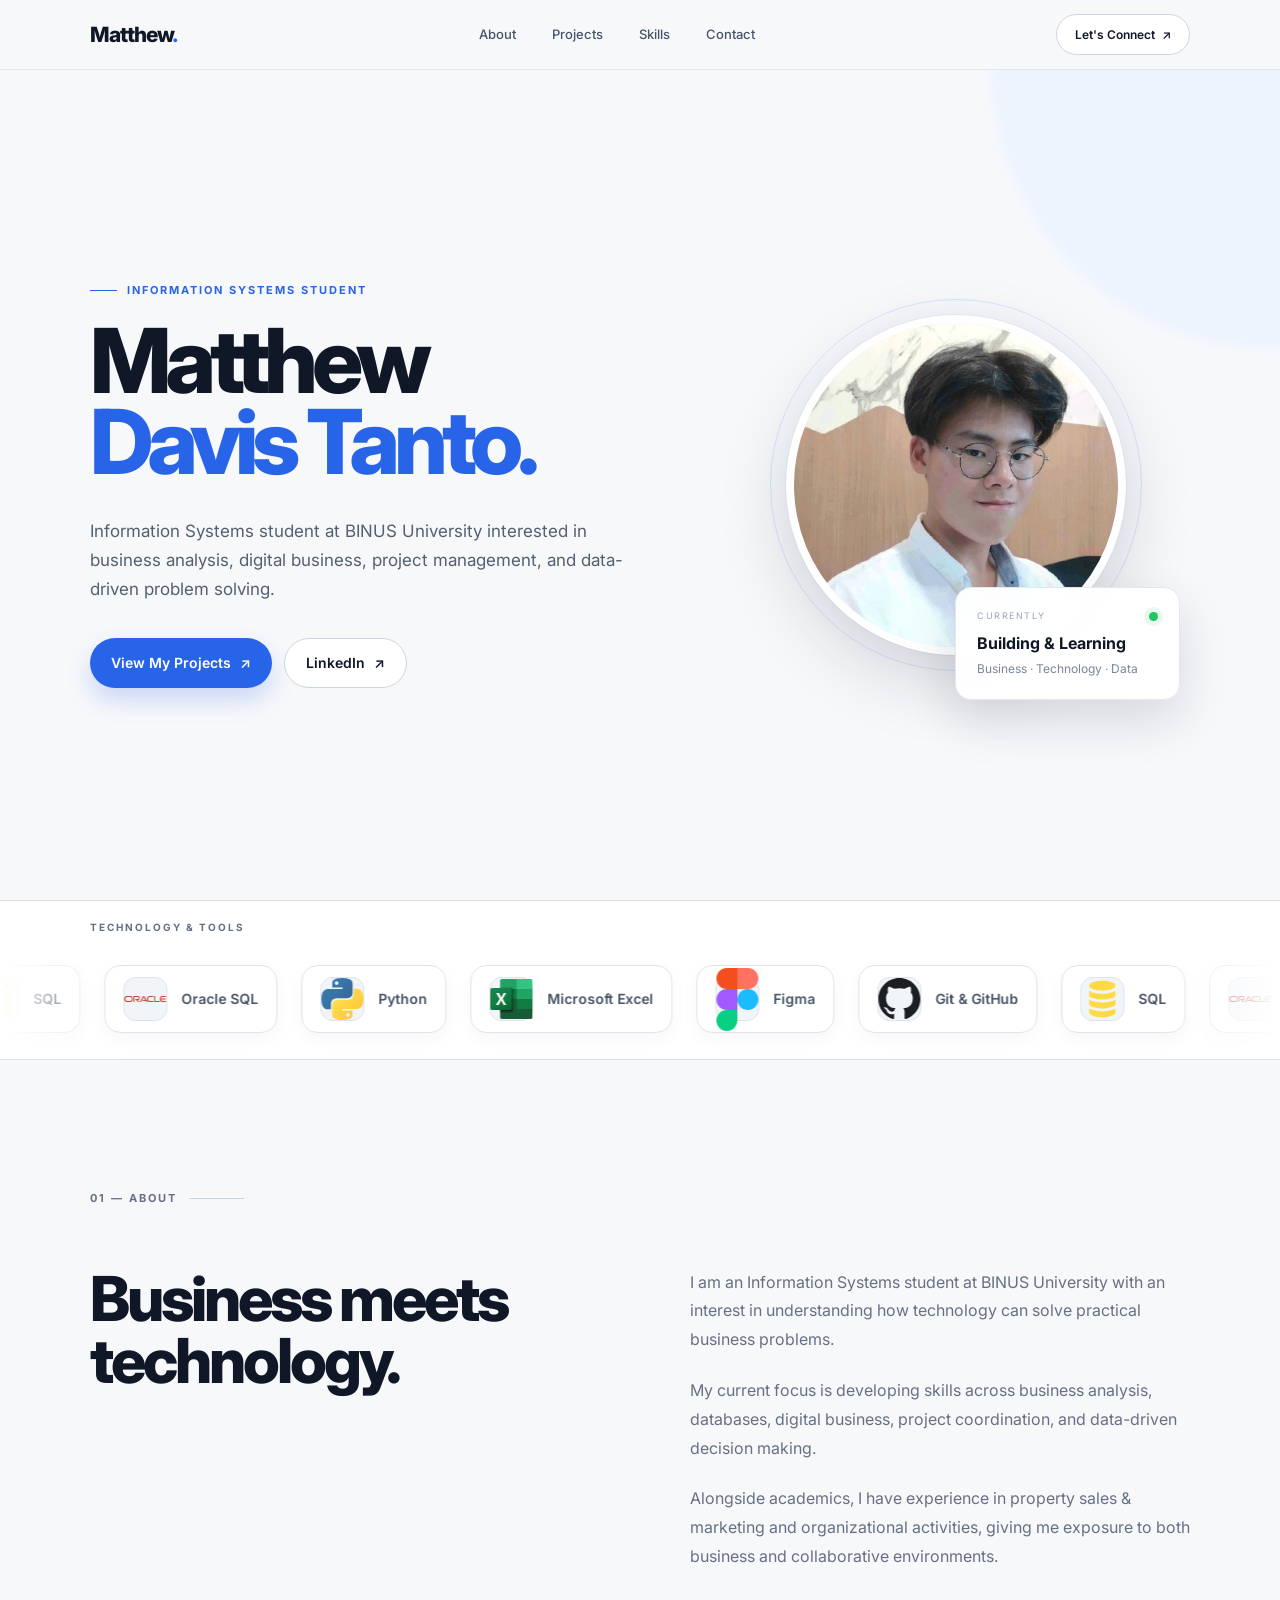
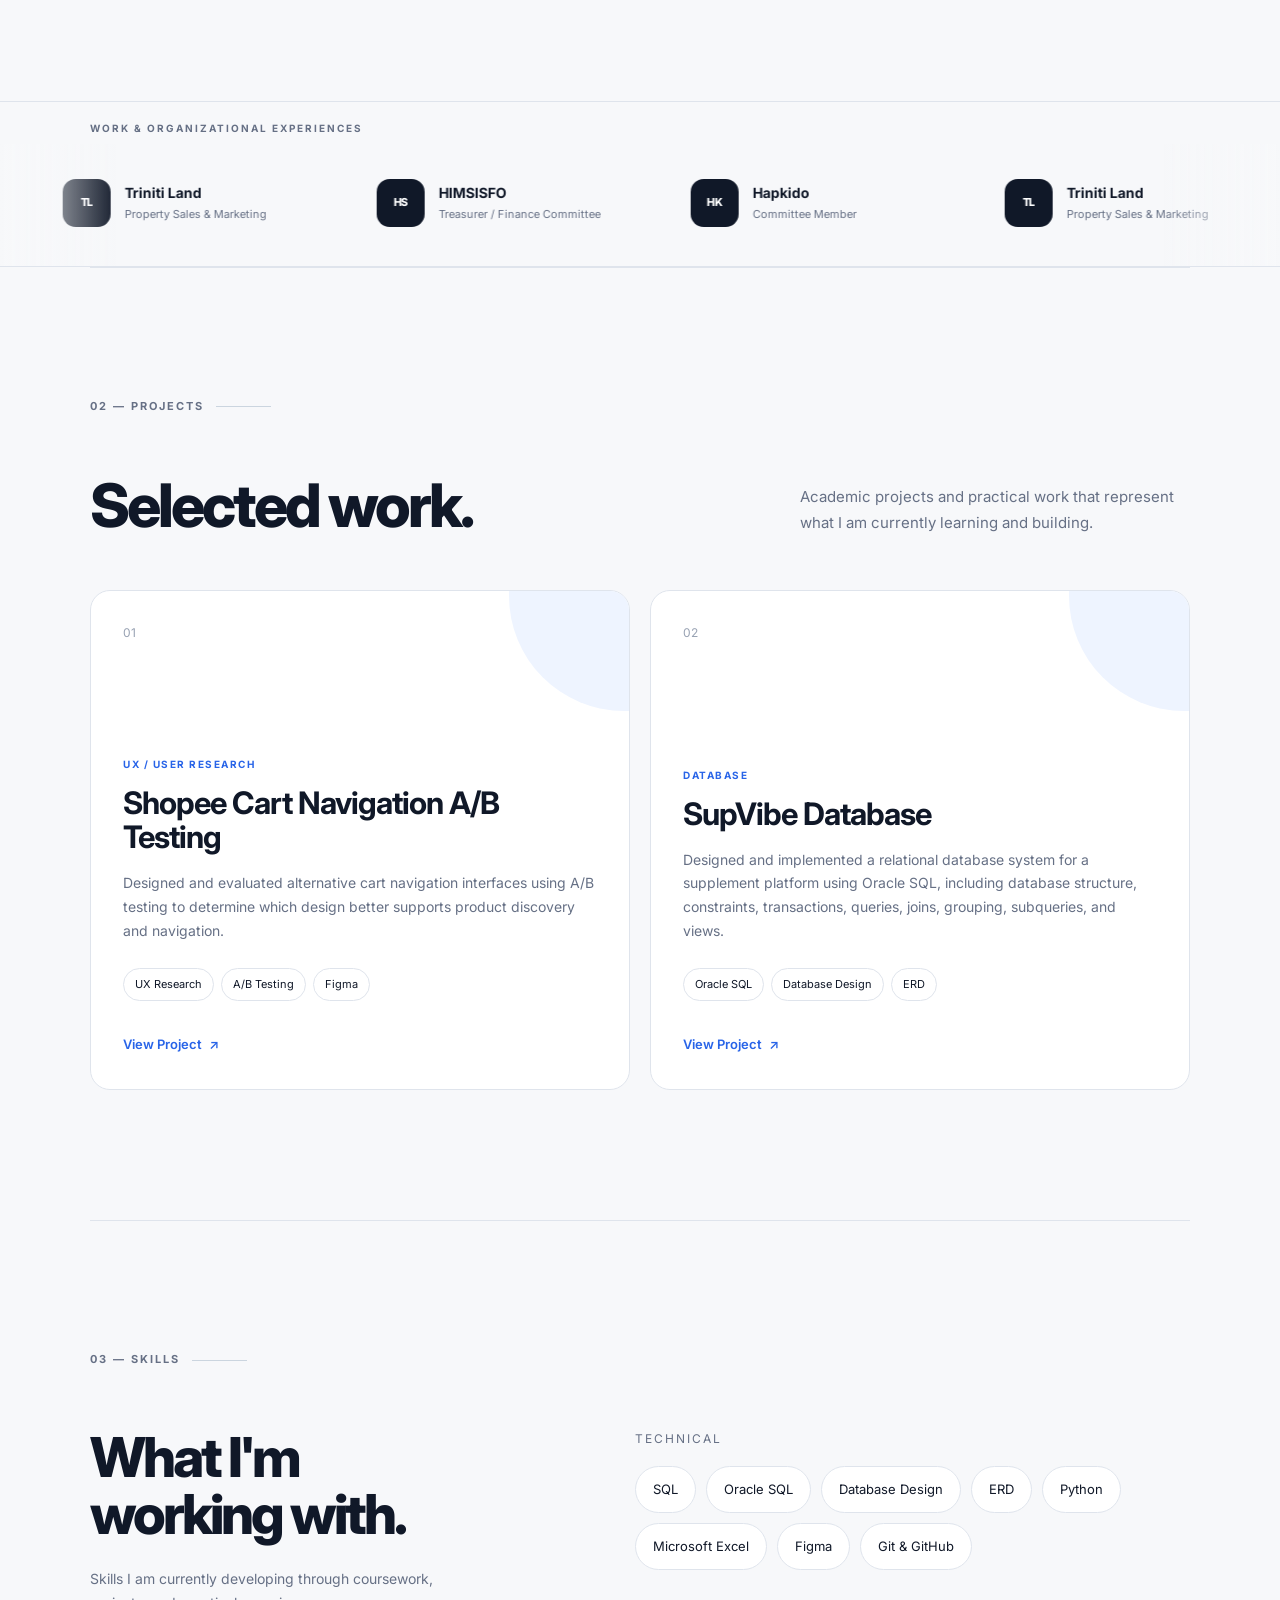
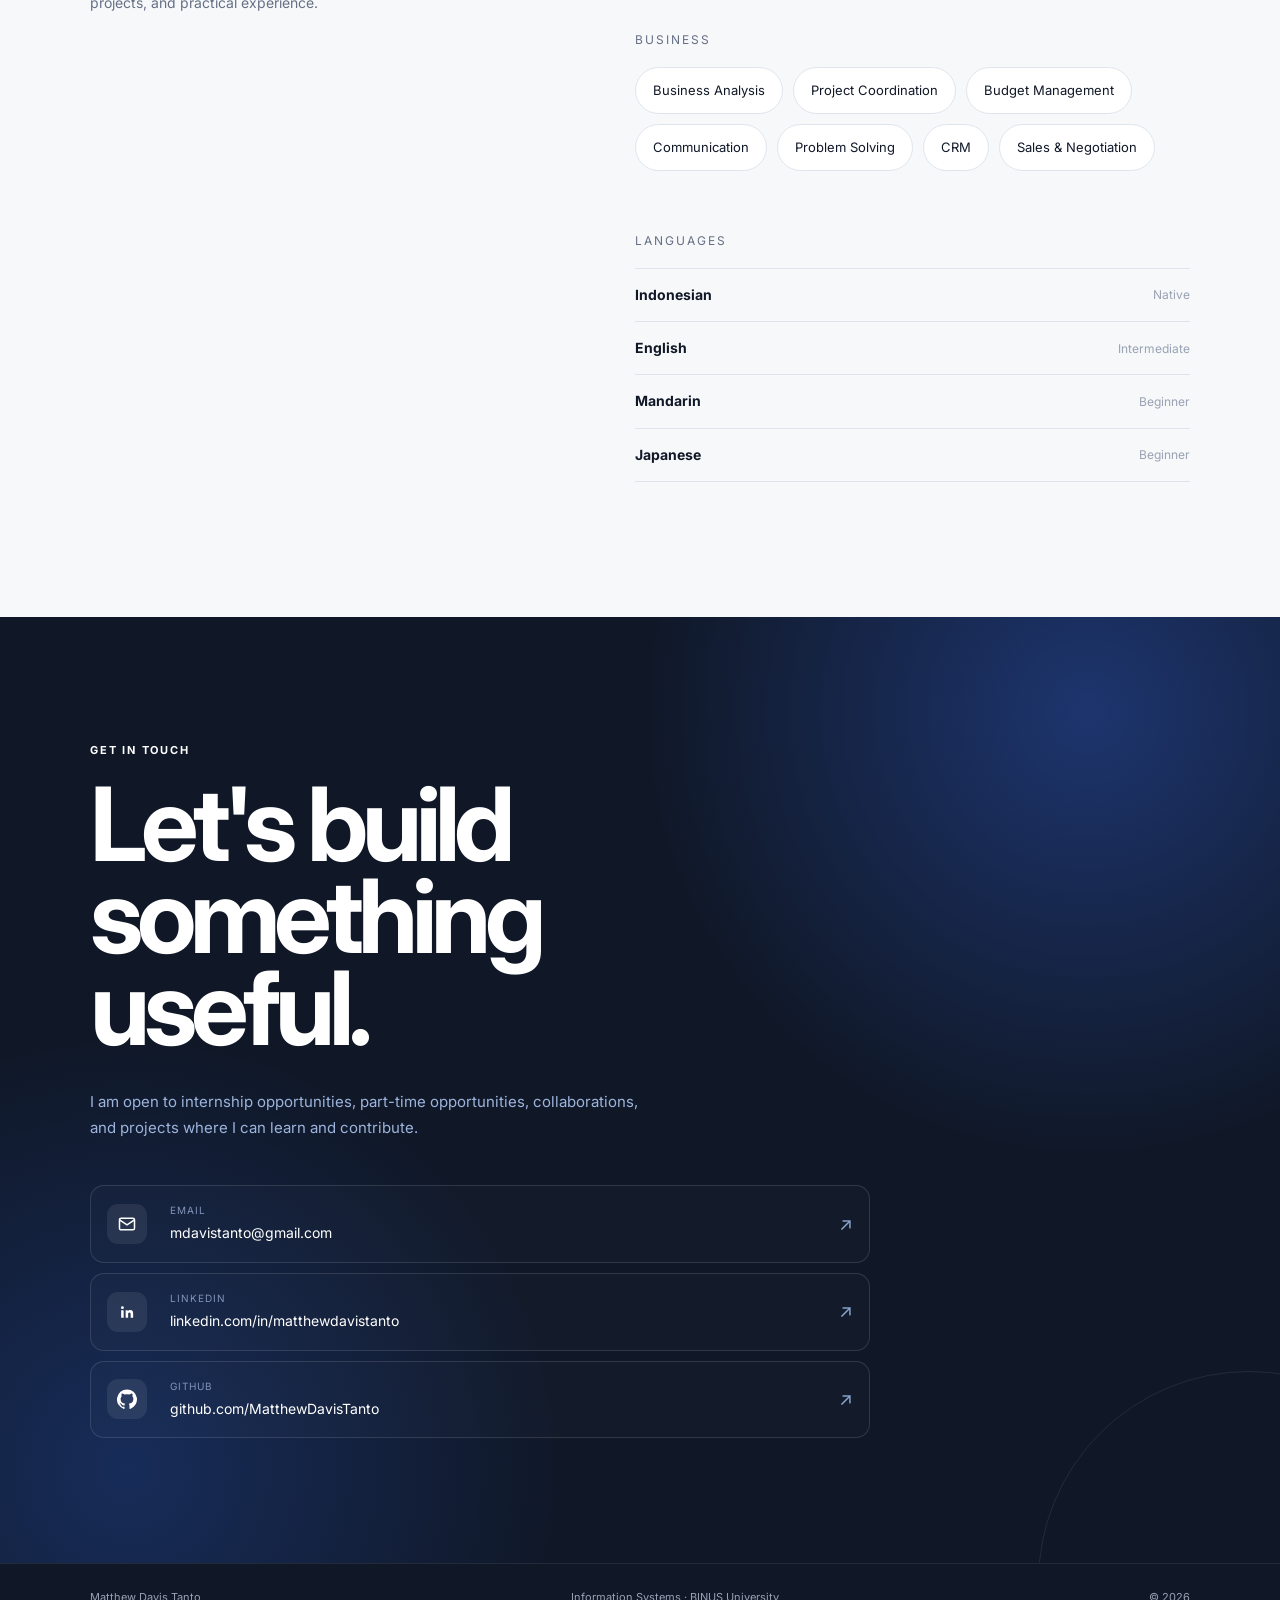
==== commit e7dde71b: "Update index.html" ====
--- a/index.html
+++ b/index.html
@@ -167,11 +167,12 @@
                          tabindex="0"
                          aria-label="SQL">
     
-                        <span class="marquee-logo"
-                              aria-hidden="true">
-                            SQL
-                        </span>
-    
+                        <span class="marquee-logo">
+                            <img
+                                src="images/tech/sql.svg"
+                                alt="">
+                        </span>
+                        
                         <span class="marquee-name">
                             SQL
                         </span>
@@ -217,11 +218,12 @@
                          tabindex="0"
                          aria-label="Microsoft Excel">
     
-                        <span class="marquee-logo"
-                              aria-hidden="true">
-                            X
-                        </span>
-    
+                        <span class="marquee-logo">
+                            <img
+                                src="images/tech/excel.svg"
+                                alt="">
+                        </span>
+                        
                         <span class="marquee-name">
                             Microsoft Excel
                         </span>
@@ -233,11 +235,12 @@
                          tabindex="0"
                          aria-label="Figma">
     
-                        <span class="marquee-logo"
-                              aria-hidden="true">
-                            Fg
-                        </span>
-    
+                        <span class="marquee-logo">
+                            <img
+                                src="images/tech/figma.svg"
+                                alt="">
+                        </span>
+                        
                         <span class="marquee-name">
                             Figma
                         </span>
@@ -249,11 +252,12 @@
                          tabindex="0"
                          aria-label="Git and GitHub">
     
-                        <span class="marquee-logo"
-                              aria-hidden="true">
-                            GH
-                        </span>
-    
+                        <span class="marquee-logo">
+                            <img
+                                src="images/tech/github.svg"
+                                alt="">
+                        </span>
+                        
                         <span class="marquee-name">
                             Git & GitHub
                         </span>
@@ -272,13 +276,15 @@
                     <div class="marquee-item tech-item">
     
                         <span class="marquee-logo">
+                            <img
+                                src="images/tech/sql.svg"
+                                alt="">
+                        </span>
+                        
+                        <span class="marquee-name">
                             SQL
                         </span>
     
-                        <span class="marquee-name">
-                            SQL
-                        </span>
-    
                     </div>
     
     
@@ -315,9 +321,11 @@
                     <div class="marquee-item tech-item">
     
                         <span class="marquee-logo">
-                            X
-                        </span>
-    
+                            <img
+                                src="images/tech/excel.svg"
+                                alt="">
+                        </span>
+                        
                         <span class="marquee-name">
                             Microsoft Excel
                         </span>
@@ -328,9 +336,11 @@
                     <div class="marquee-item tech-item">
     
                         <span class="marquee-logo">
-                            Fg
-                        </span>
-    
+                            <img
+                                src="images/tech/figma.svg"
+                                alt="">
+                        </span>
+                        
                         <span class="marquee-name">
                             Figma
                         </span>
@@ -341,9 +351,11 @@
                     <div class="marquee-item tech-item">
     
                         <span class="marquee-logo">
-                            GH
-                        </span>
-    
+                            <img
+                                src="images/tech/github.svg"
+                                alt="">
+                        </span>
+                        
                         <span class="marquee-name">
                             Git & GitHub
                         </span>
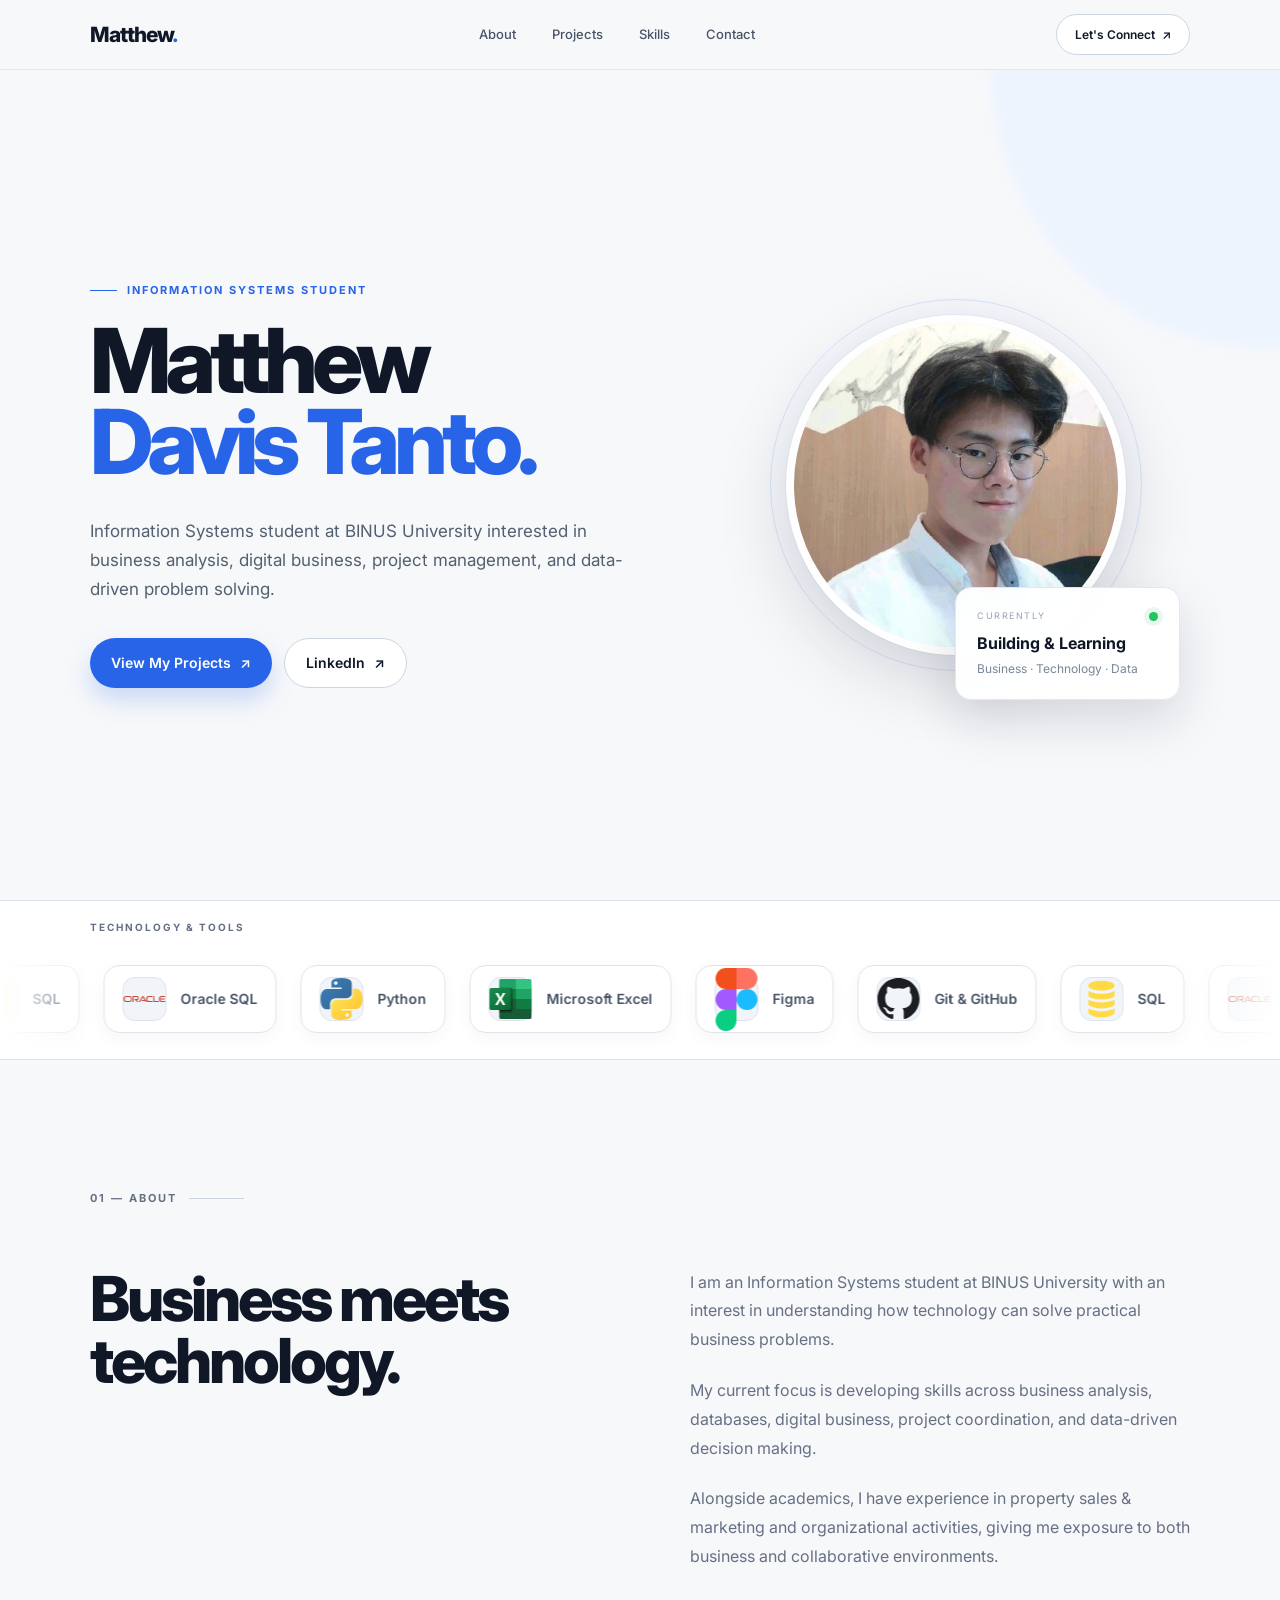
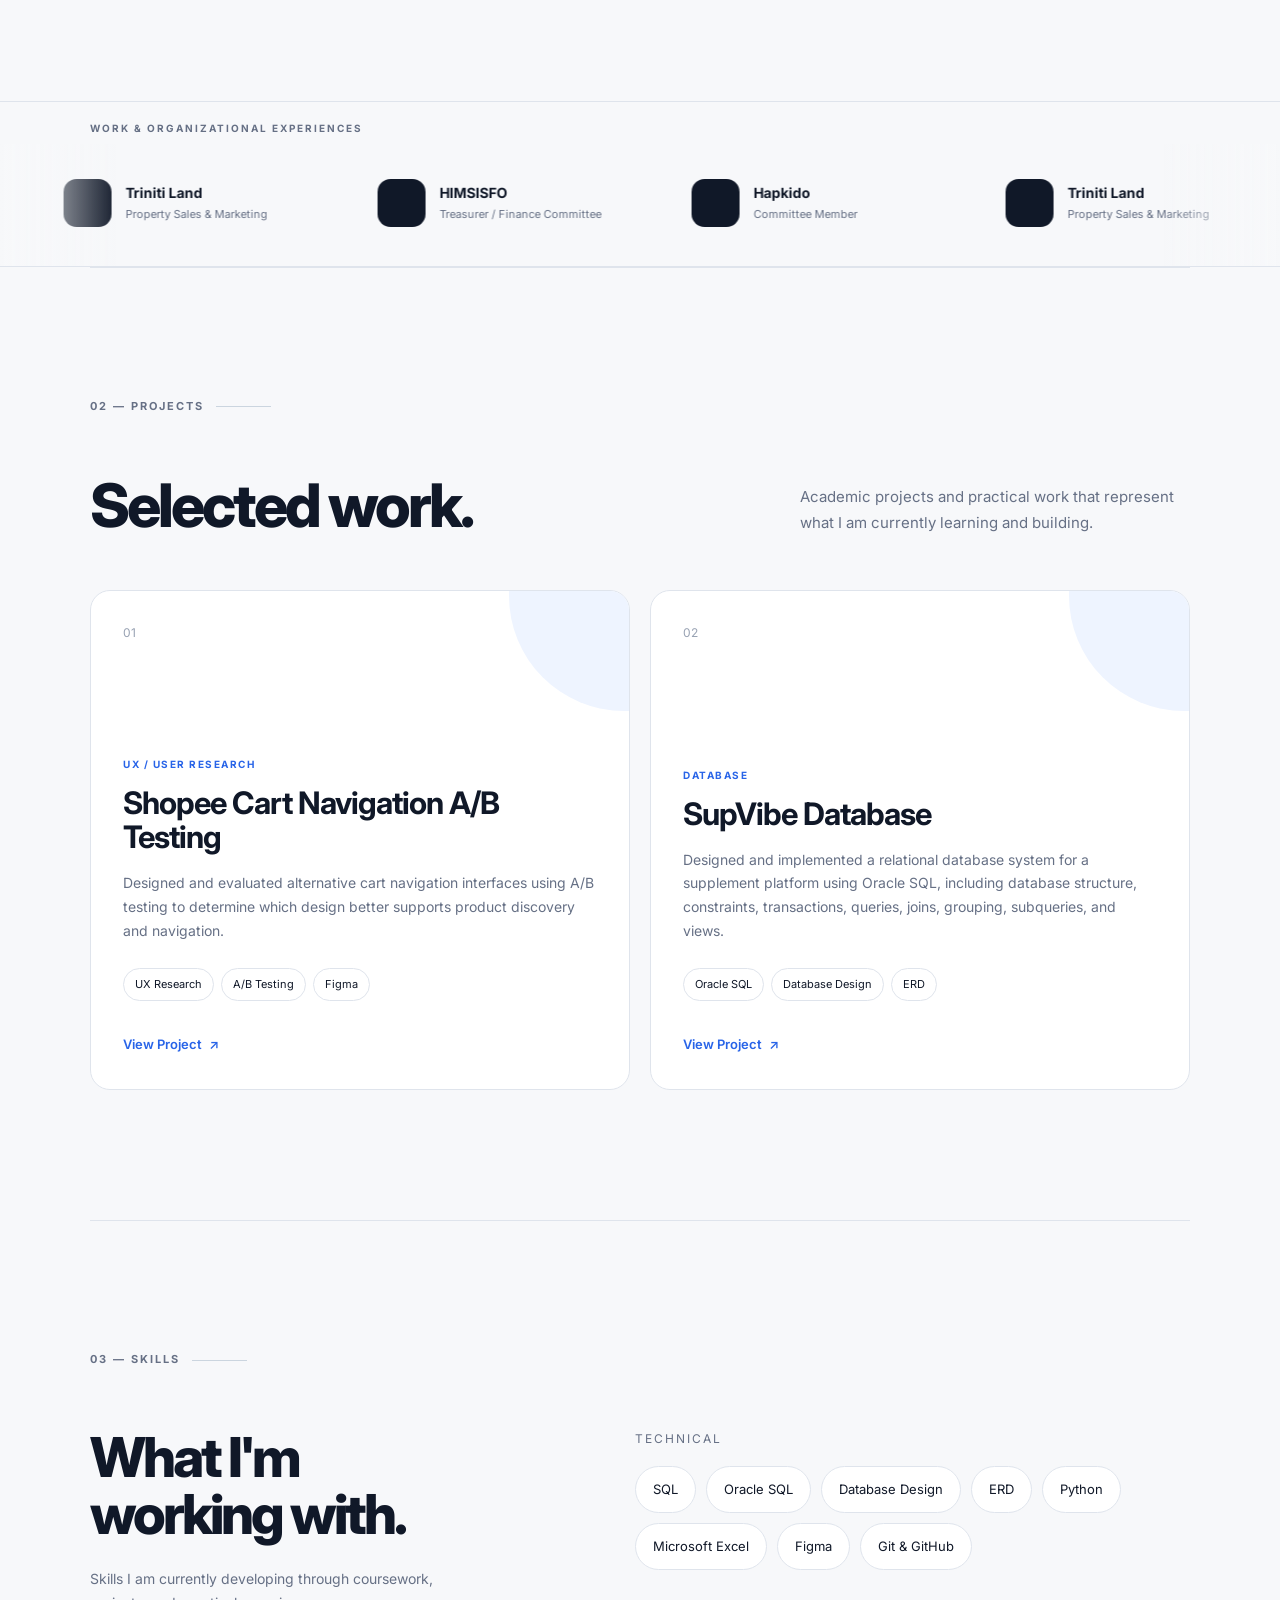
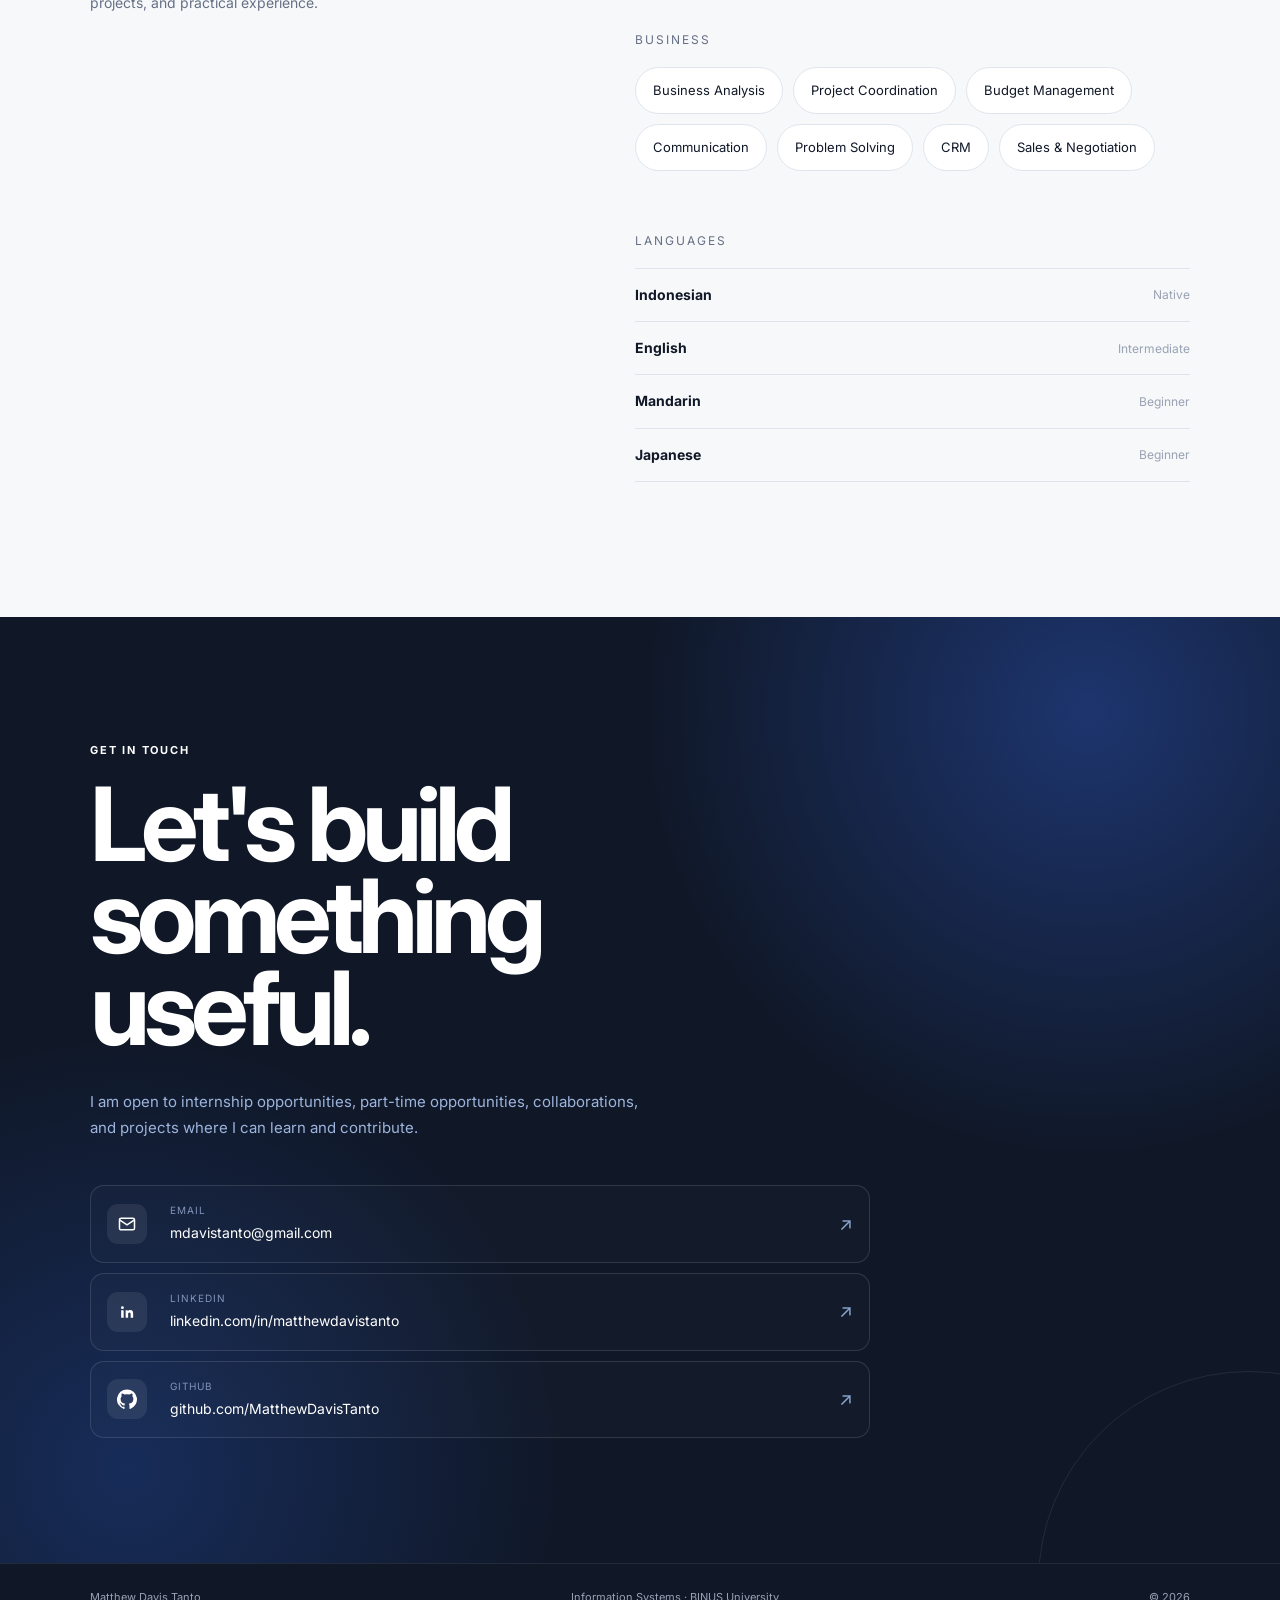
==== commit 198ef99b: "Update experience logos to use images Replaced text logos with image logos for experience items." ====
--- a/index.html
+++ b/index.html
@@ -455,9 +455,10 @@
                          tabindex="0"
                          aria-label="Triniti Land — Property Sales and Marketing">
     
-                        <div class="experience-logo"
-                             aria-hidden="true">
-                            TL
+                        <div class="experience-logo">
+                            <img
+                                src="images/experience/triniti-land.svg"
+                                alt="">
                         </div>
     
                         <div class="experience-info">
@@ -481,9 +482,10 @@
                          tabindex="0"
                          aria-label="HIMSISFO — Treasurer and Finance Committee">
     
-                        <div class="experience-logo"
-                             aria-hidden="true">
-                            HS
+                        <div class="experience-logo">
+                            <img
+                                src="images/experience/himsisfo.svg"
+                                alt="">
                         </div>
     
                         <div class="experience-info">
@@ -507,9 +509,10 @@
                          tabindex="0"
                          aria-label="Hapkido — Committee Member">
     
-                        <div class="experience-logo"
-                             aria-hidden="true">
-                            HK
+                        <div class="experience-logo">
+                            <img
+                                src="images/experience/hapkido.svg"
+                                alt="">
                         </div>
     
                         <div class="experience-info">
@@ -540,7 +543,9 @@
                     <div class="marquee-item experience-item">
     
                         <div class="experience-logo">
-                            TL
+                            <img
+                                src="images/experience/triniti-land.svg"
+                                alt="">
                         </div>
     
                         <div class="experience-info">
@@ -563,7 +568,9 @@
                     <div class="marquee-item experience-item">
     
                         <div class="experience-logo">
-                            HS
+                            <img
+                                src="images/experience/himsisfo.svg"
+                                alt="">
                         </div>
     
                         <div class="experience-info">
@@ -586,7 +593,9 @@
                     <div class="marquee-item experience-item">
     
                         <div class="experience-logo">
-                            HK
+                            <img
+                                src="images/experience/hapkido.svg"
+                                alt="">
                         </div>
     
                         <div class="experience-info">
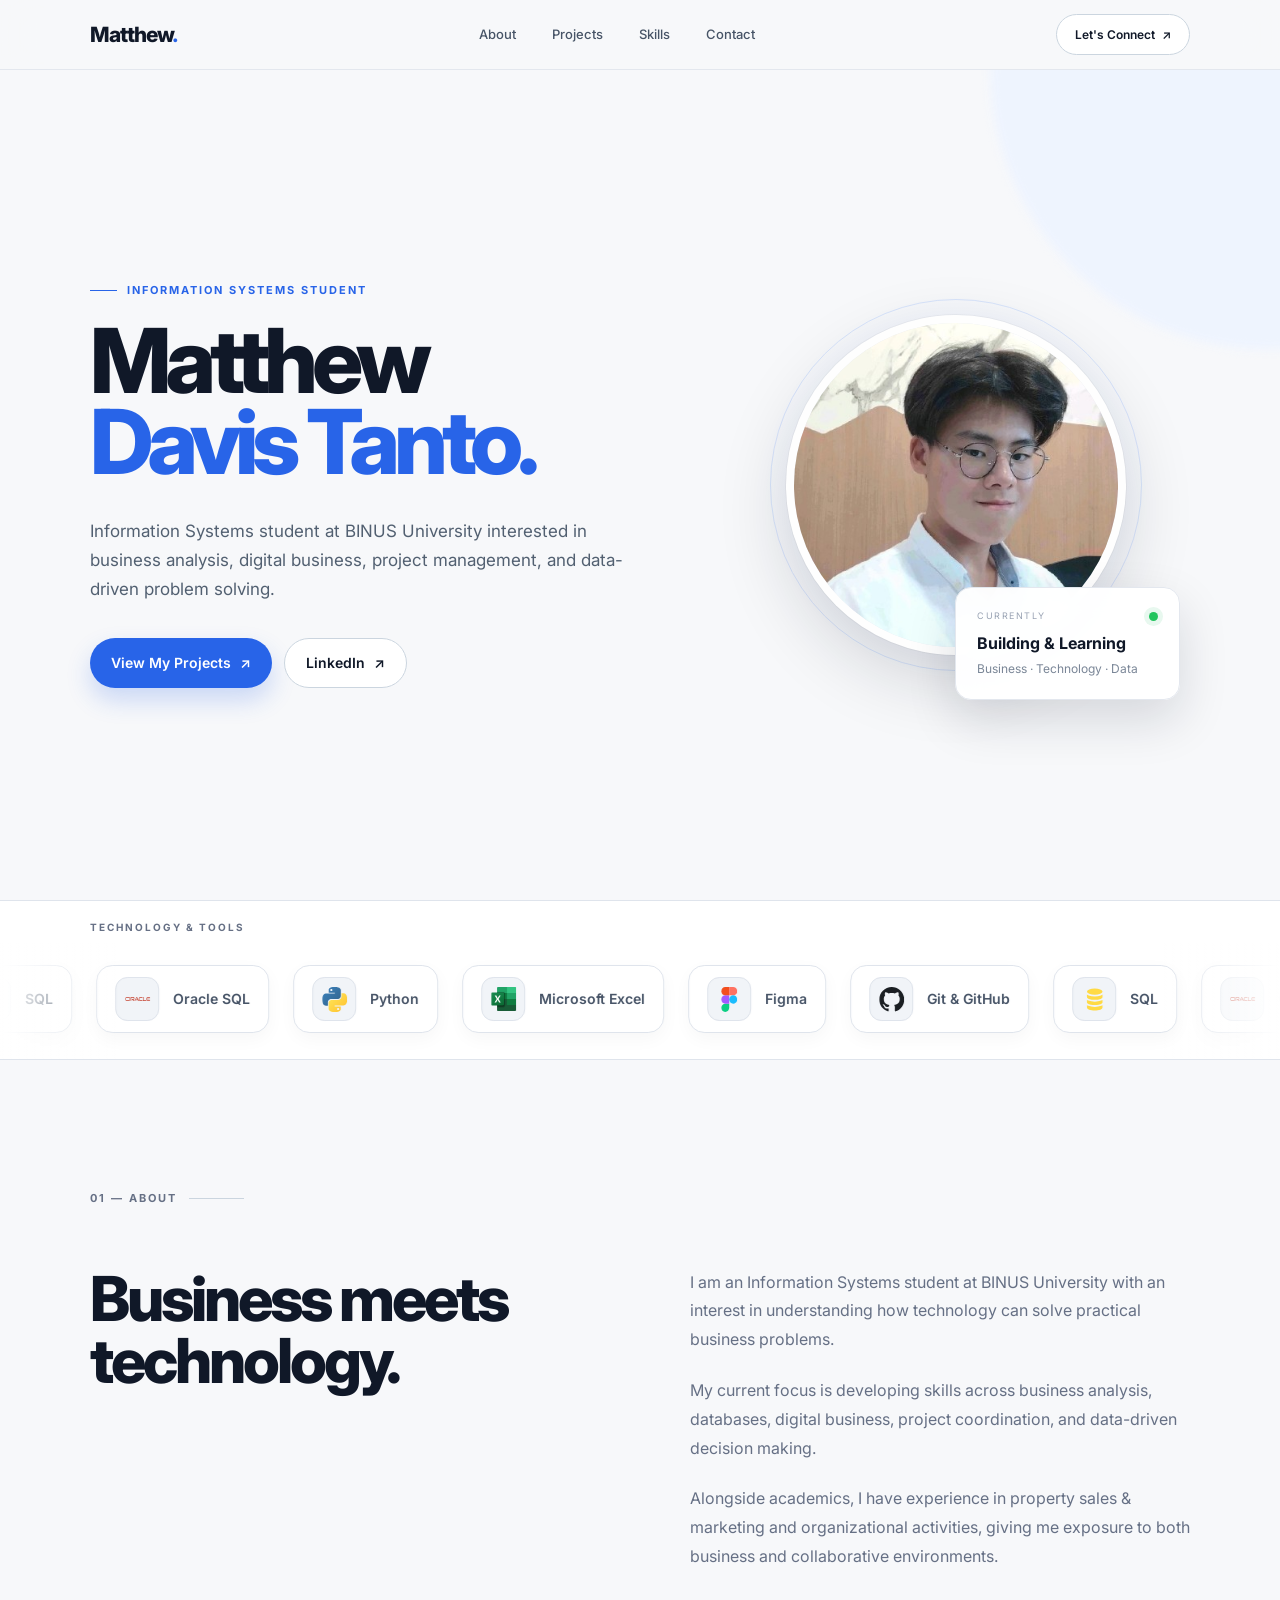
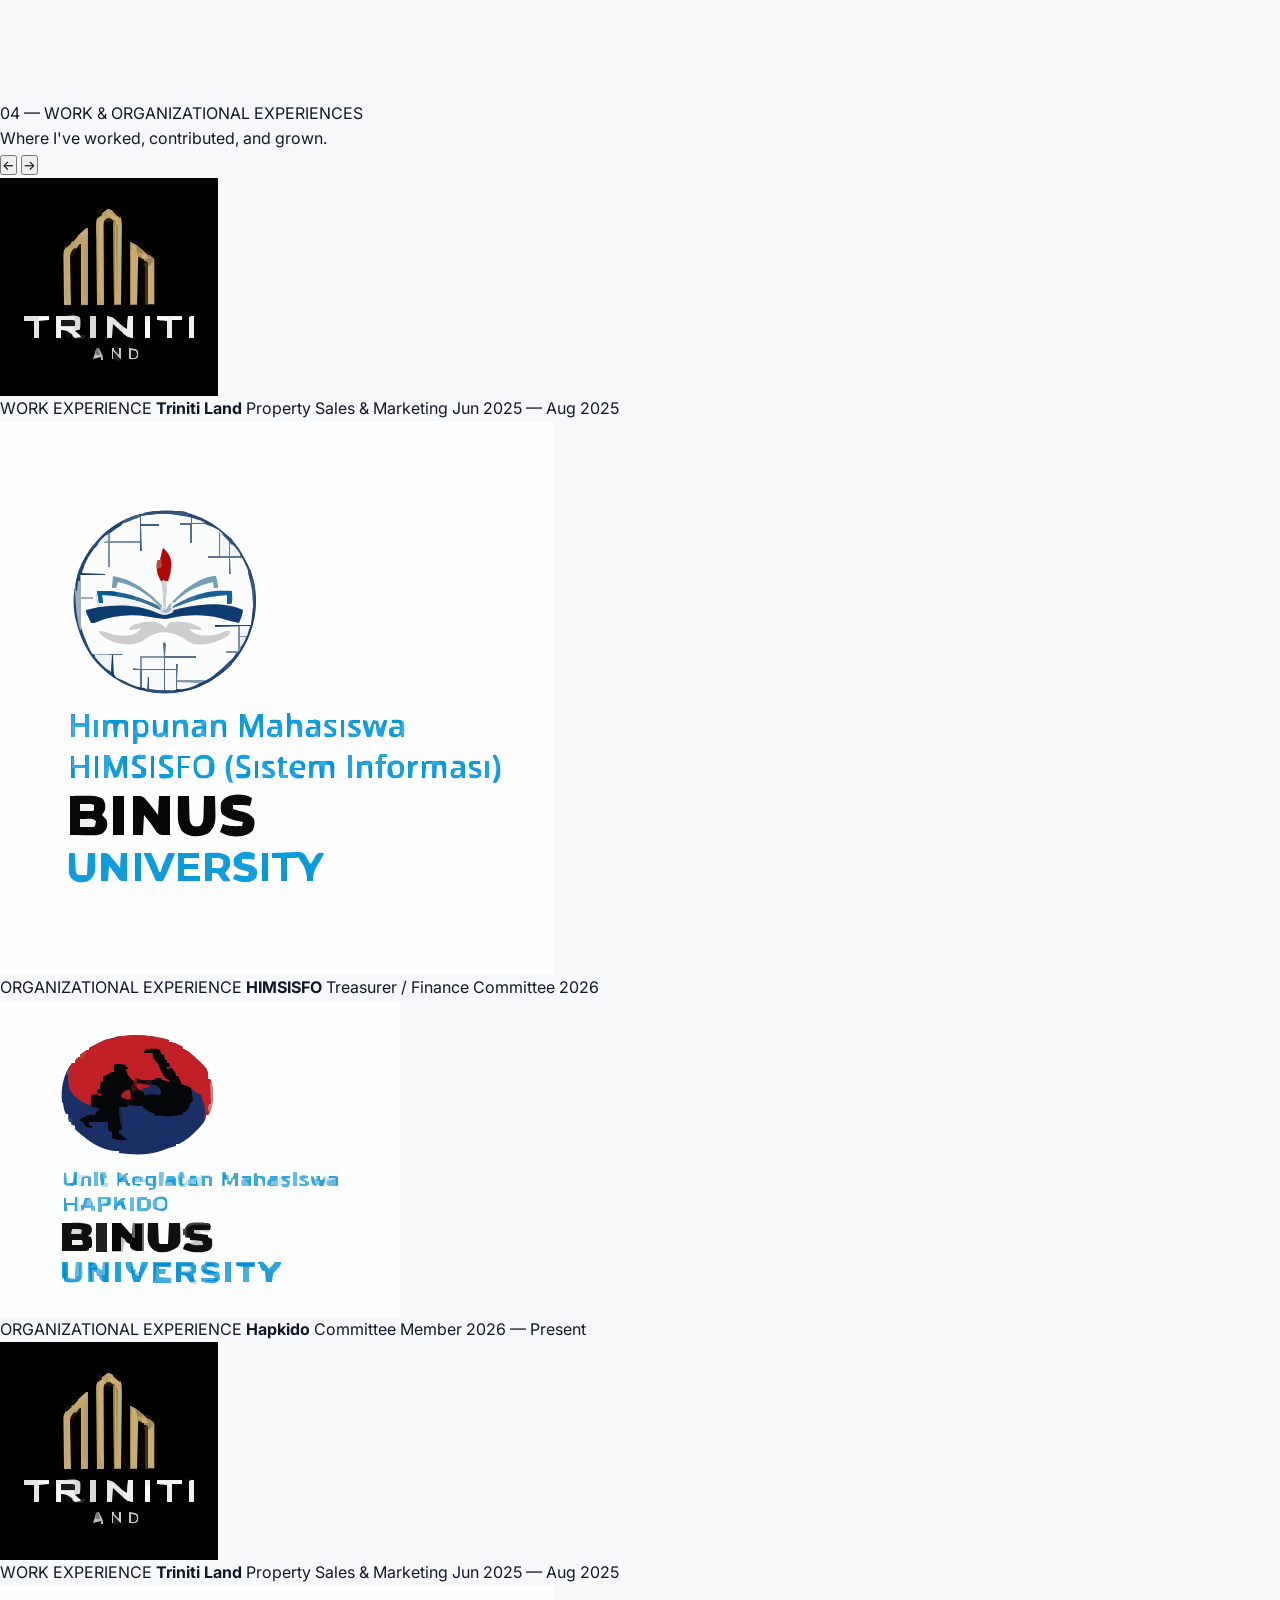
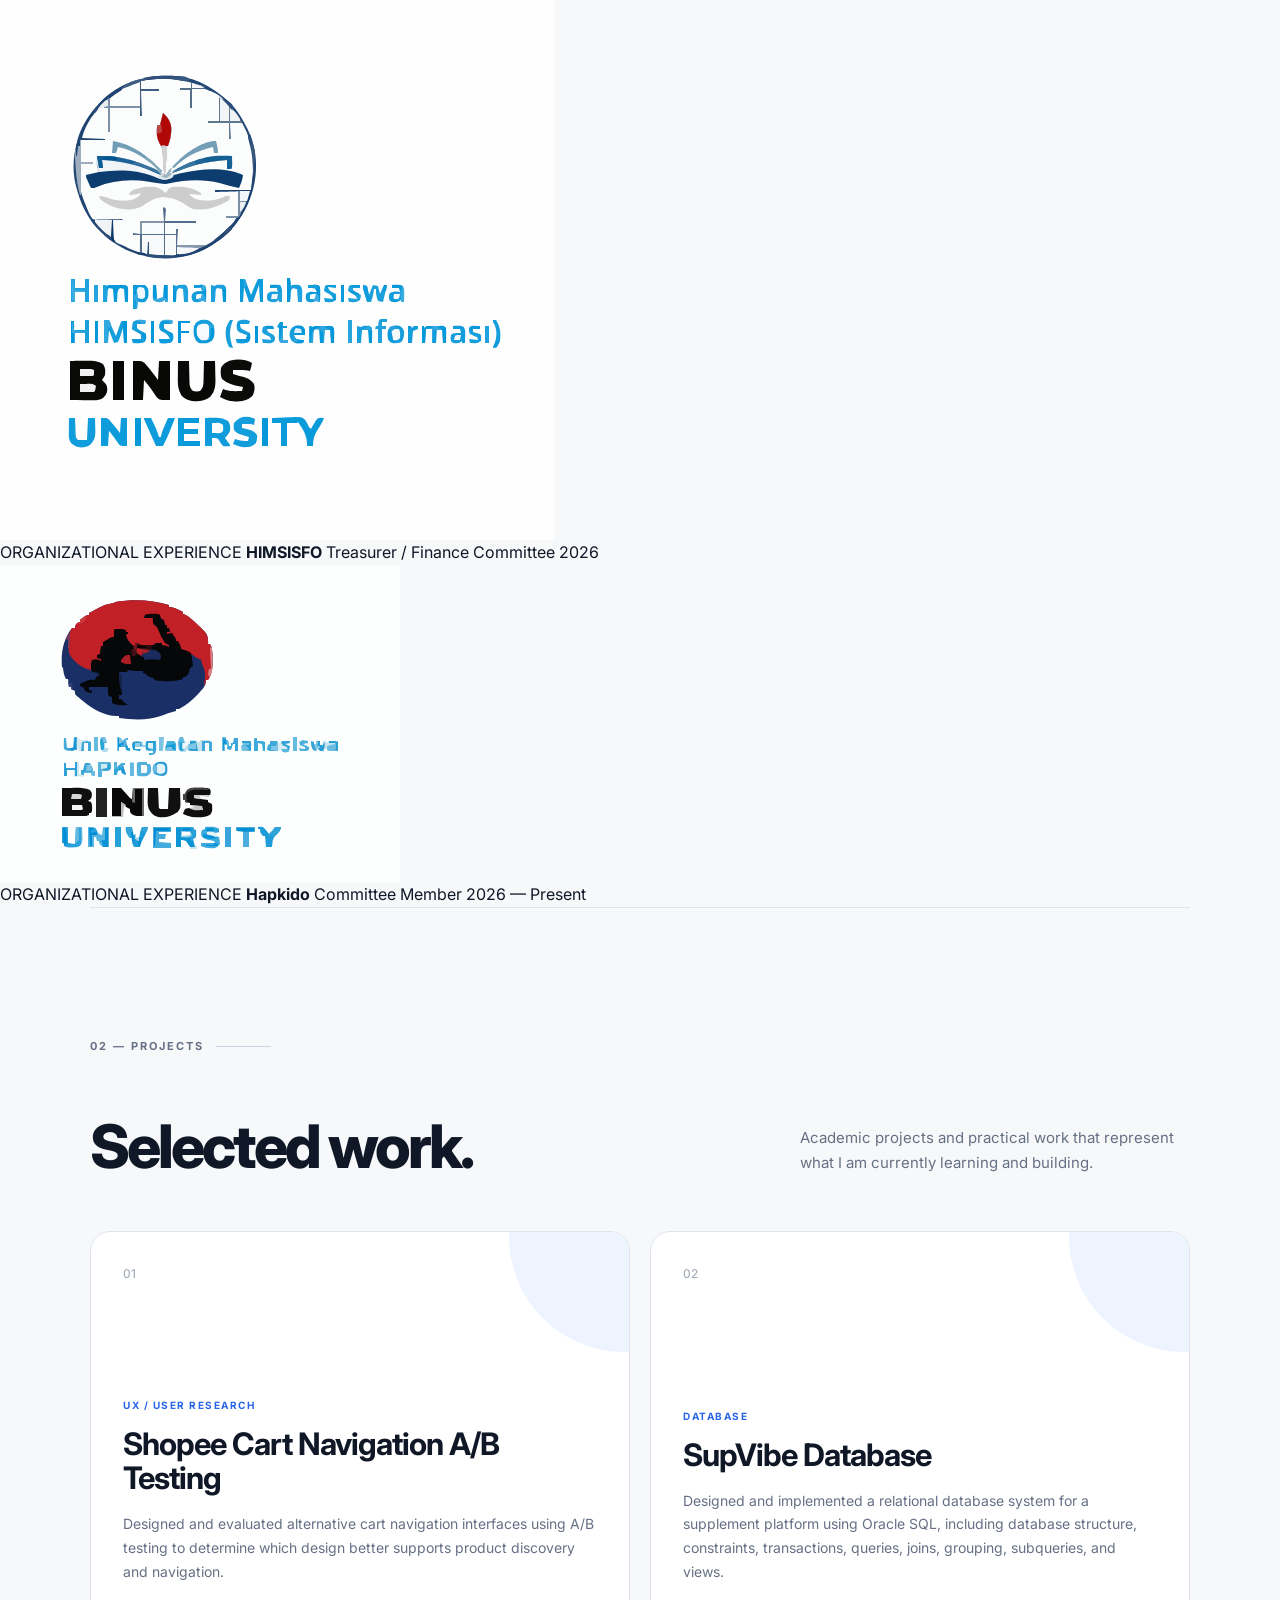
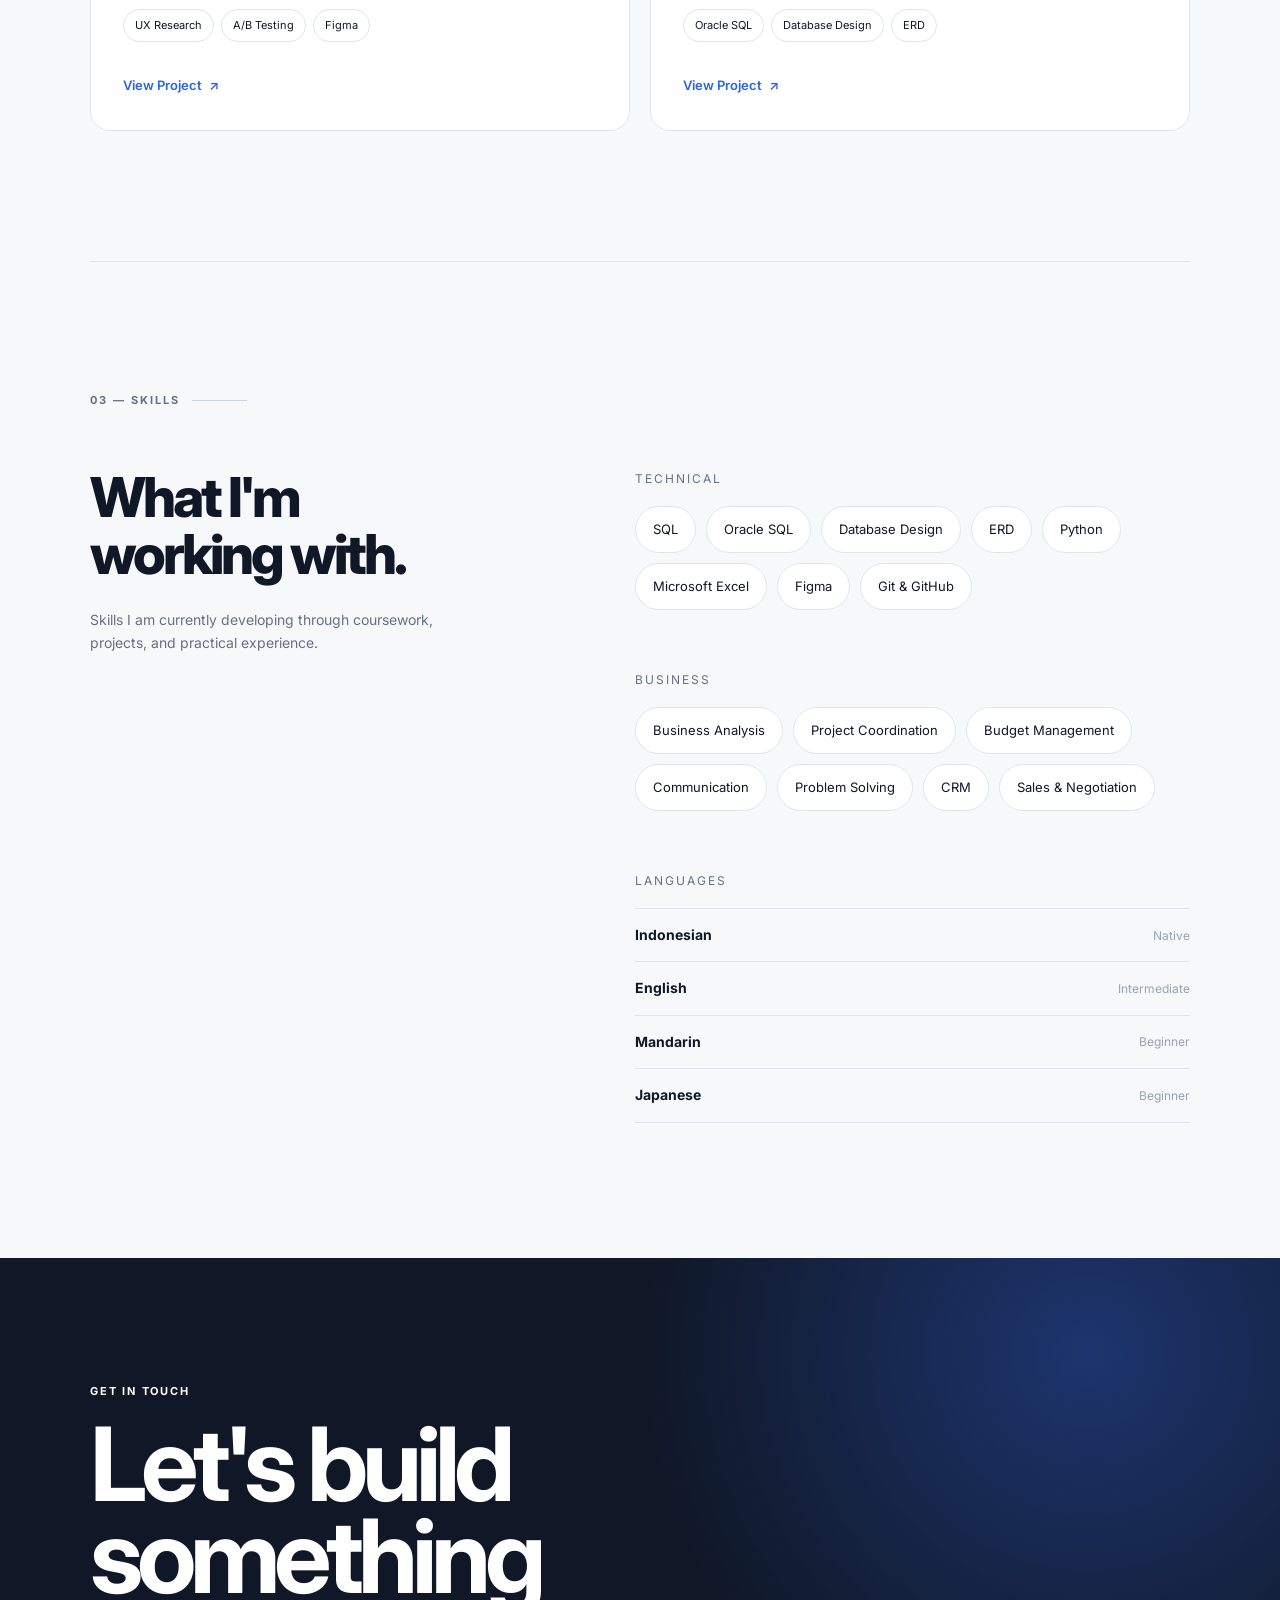
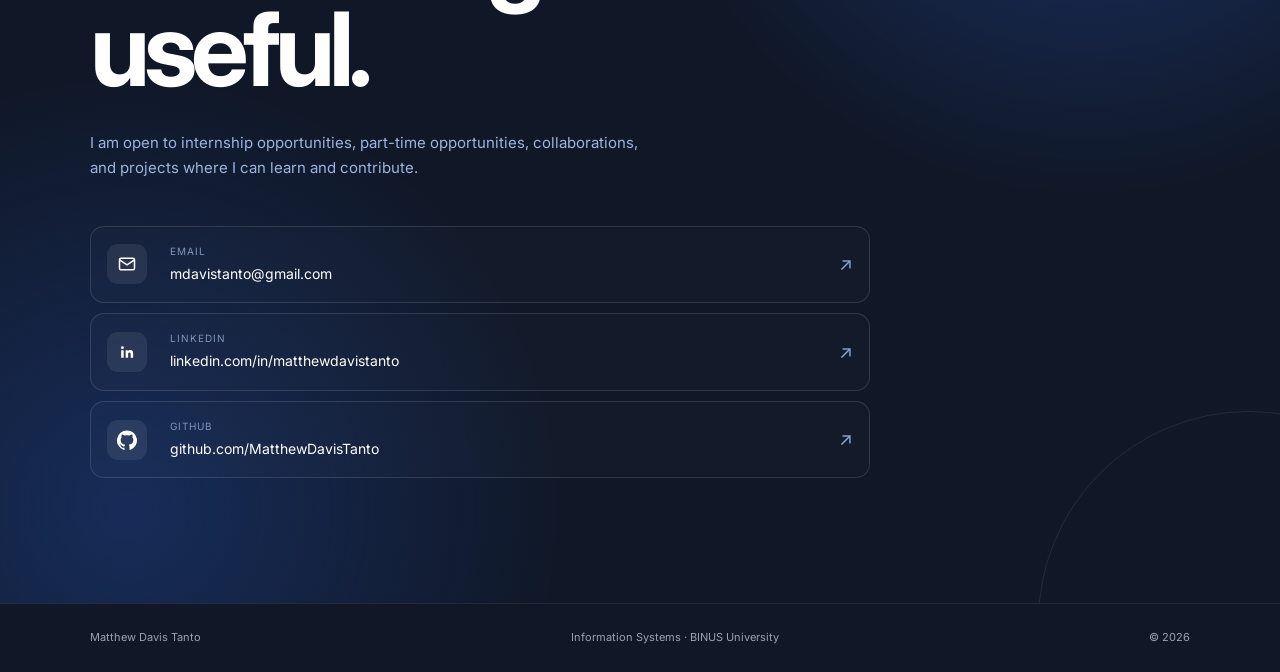
==== commit cf40b453: "Update index.html" ====
--- a/index.html
+++ b/index.html
@@ -421,204 +421,294 @@
 
         <!-- ================= WORK & ORGANIZATIONAL EXPERIENCE MARQUEE ================= -->
 
-    <section class="marquee-section experience-marquee-section">
-    
-        <div class="marquee-label">
-            WORK & ORGANIZATIONAL EXPERIENCES
+
+<section class="experience-marquee-section">
+
+    <div class="experience-marquee-header">
+
+        <div class="experience-marquee-label">
+            04 — WORK & ORGANIZATIONAL EXPERIENCES
         </div>
-    
-        <div class="marquee-wrapper">
-    
-            <!-- Controls: functionality will be added with JS later -->
-            <button class="marquee-control marquee-control-prev"
-                    type="button"
-                    aria-label="Previous work and organizational experience">
-                ←
-            </button>
-    
-            <button class="marquee-control marquee-control-next"
-                    type="button"
-                    aria-label="Next work and organizational experience">
-                →
-            </button>
-    
-    
-            <div class="marquee-track marquee-track-reverse">
-    
-                <!-- ================= GROUP 1 ================= -->
-    
-                <div class="marquee-group">
-    
-                    <!-- Triniti Land -->
-    
-                    <div class="marquee-item experience-item"
-                         tabindex="0"
-                         aria-label="Triniti Land — Property Sales and Marketing">
-    
-                        <div class="experience-logo">
-                            <img
-                                src="images/experience/triniti-land.svg"
-                                alt="">
-                        </div>
-    
-                        <div class="experience-info">
-    
-                            <strong>
-                                Triniti Land
-                            </strong>
-    
-                            <span>
-                                Property Sales & Marketing
-                            </span>
-    
-                        </div>
-    
-                    </div>
-    
-    
-                    <!-- HIMSISFO -->
-    
-                    <div class="marquee-item experience-item"
-                         tabindex="0"
-                         aria-label="HIMSISFO — Treasurer and Finance Committee">
-    
-                        <div class="experience-logo">
-                            <img
-                                src="images/experience/himsisfo.svg"
-                                alt="">
-                        </div>
-    
-                        <div class="experience-info">
-    
-                            <strong>
-                                HIMSISFO
-                            </strong>
-    
-                            <span>
-                                Treasurer / Finance Committee
-                            </span>
-    
-                        </div>
-    
-                    </div>
-    
-    
-                    <!-- Hapkido -->
-    
-                    <div class="marquee-item experience-item"
-                         tabindex="0"
-                         aria-label="Hapkido — Committee Member">
-    
-                        <div class="experience-logo">
-                            <img
-                                src="images/experience/hapkido.svg"
-                                alt="">
-                        </div>
-    
-                        <div class="experience-info">
-    
-                            <strong>
-                                Hapkido
-                            </strong>
-    
-                            <span>
-                                Committee Member
-                            </span>
-    
-                        </div>
-    
-                    </div>
-    
-                </div>
-    
-    
-                <!-- ================= GROUP 2 ================= -->
-                <!-- Exact duplicate for seamless infinite loop -->
-    
-                <div class="marquee-group"
-                     aria-hidden="true">
-    
-                    <!-- Triniti Land -->
-    
-                    <div class="marquee-item experience-item">
-    
-                        <div class="experience-logo">
-                            <img
-                                src="images/experience/triniti-land.svg"
-                                alt="">
-                        </div>
-    
-                        <div class="experience-info">
-    
-                            <strong>
-                                Triniti Land
-                            </strong>
-    
-                            <span>
-                                Property Sales & Marketing
-                            </span>
-    
-                        </div>
-    
-                    </div>
-    
-    
-                    <!-- HIMSISFO -->
-    
-                    <div class="marquee-item experience-item">
-    
-                        <div class="experience-logo">
-                            <img
-                                src="images/experience/himsisfo.svg"
-                                alt="">
-                        </div>
-    
-                        <div class="experience-info">
-    
-                            <strong>
-                                HIMSISFO
-                            </strong>
-    
-                            <span>
-                                Treasurer / Finance Committee
-                            </span>
-    
-                        </div>
-    
-                    </div>
-    
-    
-                    <!-- Hapkido -->
-    
-                    <div class="marquee-item experience-item">
-    
-                        <div class="experience-logo">
-                            <img
-                                src="images/experience/hapkido.svg"
-                                alt="">
-                        </div>
-    
-                        <div class="experience-info">
-    
-                            <strong>
-                                Hapkido
-                            </strong>
-    
-                            <span>
-                                Committee Member
-                            </span>
-    
-                        </div>
-    
-                    </div>
-    
-                </div>
-    
+
+        <p class="experience-marquee-caption">
+            Where I've worked, contributed, and grown.
+        </p>
+
+    </div>
+
+
+    <div class="experience-marquee-wrapper">
+
+        <!-- Controls will be connected by JS later -->
+
+        <button
+            class="experience-marquee-control experience-marquee-prev"
+            type="button"
+            aria-label="Previous experience">
+            ←
+        </button>
+
+        <button
+            class="experience-marquee-control experience-marquee-next"
+            type="button"
+            aria-label="Next experience">
+            →
+        </button>
+
+
+        <div class="experience-marquee-track">
+
+
+            <!-- =================================================
+                 GROUP 1
+            ================================================== -->
+
+            <div class="experience-marquee-group">
+
+
+                <!-- TRINITI LAND -->
+
+                <div
+                    class="experience-showcase-card"
+                    tabindex="0"
+                    aria-label="Triniti Land — Property Sales and Marketing — June 2025 to August 2025">
+
+                    <div class="experience-showcase-logo">
+
+                        <img
+                            src="images/experience/triniti-land.svg"
+                            alt="">
+
+                    </div>
+
+
+                    <div class="experience-showcase-content">
+
+                        <span class="experience-showcase-category">
+                            WORK EXPERIENCE
+                        </span>
+
+                        <strong class="experience-showcase-company">
+                            Triniti Land
+                        </strong>
+
+                        <span class="experience-showcase-role">
+                            Property Sales & Marketing
+                        </span>
+
+                        <span class="experience-showcase-period">
+                            Jun 2025 — Aug 2025
+                        </span>
+
+                    </div>
+
+                </div>
+
+
+                <!-- HIMSISFO -->
+
+                <div
+                    class="experience-showcase-card"
+                    tabindex="0"
+                    aria-label="HIMSISFO — Treasurer and Finance Committee — 2026">
+
+                    <div class="experience-showcase-logo">
+
+                        <img
+                            src="images/experience/himsisfo.svg"
+                            alt="">
+
+                    </div>
+
+
+                    <div class="experience-showcase-content">
+
+                        <span class="experience-showcase-category">
+                            ORGANIZATIONAL EXPERIENCE
+                        </span>
+
+                        <strong class="experience-showcase-company">
+                            HIMSISFO
+                        </strong>
+
+                        <span class="experience-showcase-role">
+                            Treasurer / Finance Committee
+                        </span>
+
+                        <span class="experience-showcase-period">
+                            2026
+                        </span>
+
+                    </div>
+
+                </div>
+
+
+                <!-- HAPKIDO -->
+
+                <div
+                    class="experience-showcase-card"
+                    tabindex="0"
+                    aria-label="Hapkido — Committee Member — 2026 to Present">
+
+                    <div class="experience-showcase-logo">
+
+                        <img
+                            src="images/experience/hapkido.svg"
+                            alt="">
+
+                    </div>
+
+
+                    <div class="experience-showcase-content">
+
+                        <span class="experience-showcase-category">
+                            ORGANIZATIONAL EXPERIENCE
+                        </span>
+
+                        <strong class="experience-showcase-company">
+                            Hapkido
+                        </strong>
+
+                        <span class="experience-showcase-role">
+                            Committee Member
+                        </span>
+
+                        <span class="experience-showcase-period">
+                            2026 — Present
+                        </span>
+
+                    </div>
+
+                </div>
+
             </div>
-    
+
+
+            <!-- =================================================
+                 GROUP 2
+                 Exact duplicate for seamless looping
+            ================================================== -->
+
+            <div
+                class="experience-marquee-group"
+                aria-hidden="true">
+
+
+                <!-- TRINITI LAND -->
+
+                <div class="experience-showcase-card">
+
+                    <div class="experience-showcase-logo">
+
+                        <img
+                            src="images/experience/triniti-land.svg"
+                            alt="">
+
+                    </div>
+
+
+                    <div class="experience-showcase-content">
+
+                        <span class="experience-showcase-category">
+                            WORK EXPERIENCE
+                        </span>
+
+                        <strong class="experience-showcase-company">
+                            Triniti Land
+                        </strong>
+
+                        <span class="experience-showcase-role">
+                            Property Sales & Marketing
+                        </span>
+
+                        <span class="experience-showcase-period">
+                            Jun 2025 — Aug 2025
+                        </span>
+
+                    </div>
+
+                </div>
+
+
+                <!-- HIMSISFO -->
+
+                <div class="experience-showcase-card">
+
+                    <div class="experience-showcase-logo">
+
+                        <img
+                            src="images/experience/himsisfo.svg"
+                            alt="">
+
+                    </div>
+
+
+                    <div class="experience-showcase-content">
+
+                        <span class="experience-showcase-category">
+                            ORGANIZATIONAL EXPERIENCE
+                        </span>
+
+                        <strong class="experience-showcase-company">
+                            HIMSISFO
+                        </strong>
+
+                        <span class="experience-showcase-role">
+                            Treasurer / Finance Committee
+                        </span>
+
+                        <span class="experience-showcase-period">
+                            2026
+                        </span>
+
+                    </div>
+
+                </div>
+
+
+                <!-- HAPKIDO -->
+
+                <div class="experience-showcase-card">
+
+                    <div class="experience-showcase-logo">
+
+                        <img
+                            src="images/experience/hapkido.svg"
+                            alt="">
+
+                    </div>
+
+
+                    <div class="experience-showcase-content">
+
+                        <span class="experience-showcase-category">
+                            ORGANIZATIONAL EXPERIENCE
+                        </span>
+
+                        <strong class="experience-showcase-company">
+                            Hapkido
+                        </strong>
+
+                        <span class="experience-showcase-role">
+                            Committee Member
+                        </span>
+
+                        <span class="experience-showcase-period">
+                            2026 — Present
+                        </span>
+
+                    </div>
+
+                </div>
+
+            </div>
+
         </div>
-    
-    </section>
+
+    </div>
+
+</section>
 
 
         <!-- ================= PROJECTS ================= -->
--- a/style.css
+++ b/style.css
@@ -2309,11 +2309,16 @@
 
 .experience-item:hover .experience-logo,
 .experience-item:focus-visible .experience-logo {
-    background: var(--accent);
+    background: #ffffff;
+
+    border-color: var(--accent);
 
     transform:
-        scale(1.07)
-        rotate(-3deg);
+        translateY(-2px)
+        scale(1.05);
+
+    box-shadow:
+        0 10px 25px rgba(40, 100, 232, 0.12);
 }
 
 
@@ -2537,14 +2542,38 @@
         gap: 11px;
     }
 
-    .experience-logo {
-        width: 41px;
-        height: 41px;
-
-        border-radius: 11px;
-
-        font-size: 10px;
-    }
+    /* =====================================================
+   EXPERIENCE LOGO
+===================================================== */
+
+.experience-logo {
+    width: 60px;
+    height: 60px;
+
+    display: flex;
+
+    align-items: center;
+    justify-content: center;
+
+    flex: 0 0 auto;
+
+    border-radius: 14px;
+
+    background: #ffffff;
+
+    border: 1px solid var(--border);
+
+    box-shadow:
+        0 5px 15px rgba(16, 24, 40, 0.05);
+
+    overflow: hidden;
+
+    transition:
+        transform var(--transition),
+        border-color var(--transition),
+        box-shadow var(--transition),
+        background var(--transition);
+}
 
     .experience-info strong {
         font-size: 12px;
@@ -2592,3 +2621,55 @@
     }
 
 }
+
+/* =====================================================
+   MARQUEE SVG LOGO SIZING
+===================================================== */
+
+.marquee-logo img {
+    width: 25px;
+    height: 25px;
+
+    display: block;
+
+    object-fit: contain;
+}
+
+.experience-logo img {
+    width: 46px;
+    height: 46px;
+
+    display: block;
+
+    object-fit: contain;
+}
+
+/* SQL wordmark keeps its text treatment */
+.sql-logo {
+    font-size: 11px;
+    font-weight: 800;
+    letter-spacing: -0.4px;
+}
+
+
+/* Mobile */
+@media (max-width: 650px) {
+
+    .marquee-logo img {
+        width: 22px;
+        height: 22px;
+    }
+
+    .experience-logo {
+        width: 50px;
+        height: 50px;
+
+        border-radius: 12px;
+    }
+
+    .experience-logo img {
+        width: 38px;
+        height: 38px;
+    }
+
+}
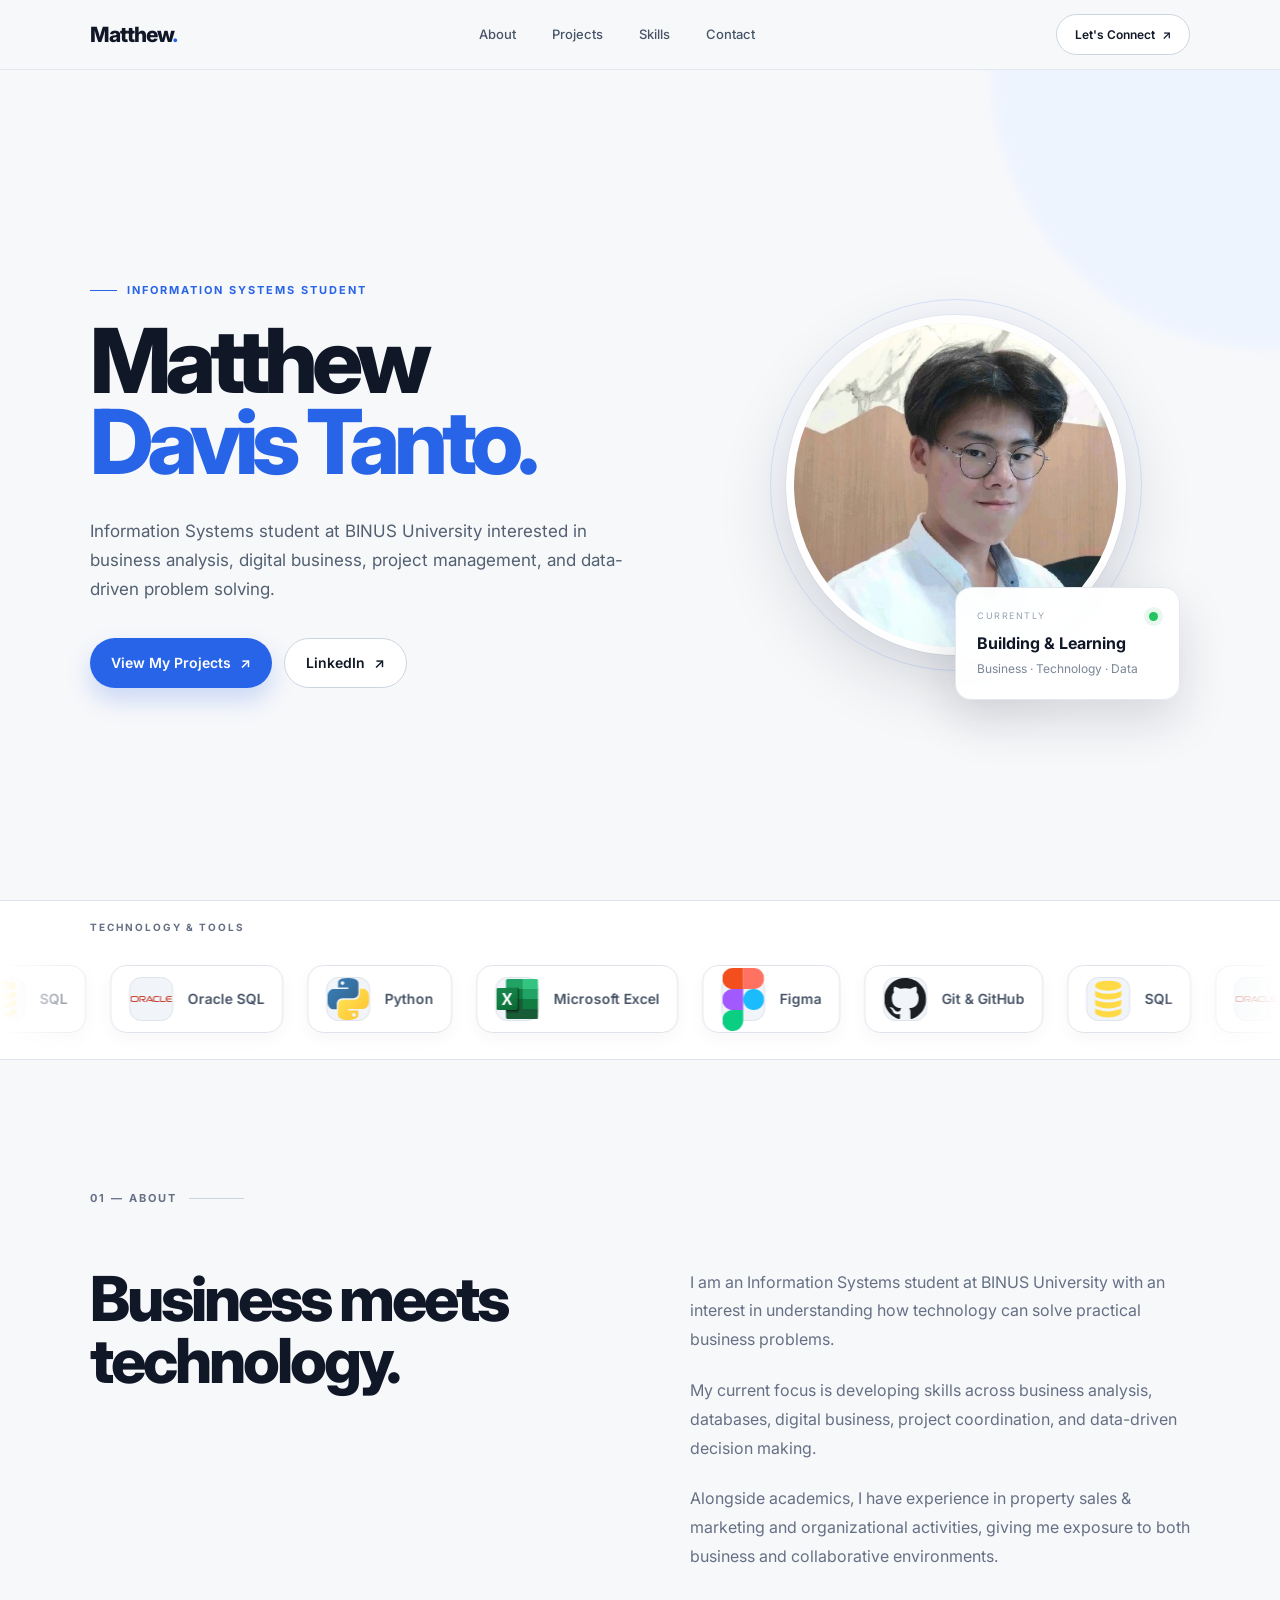
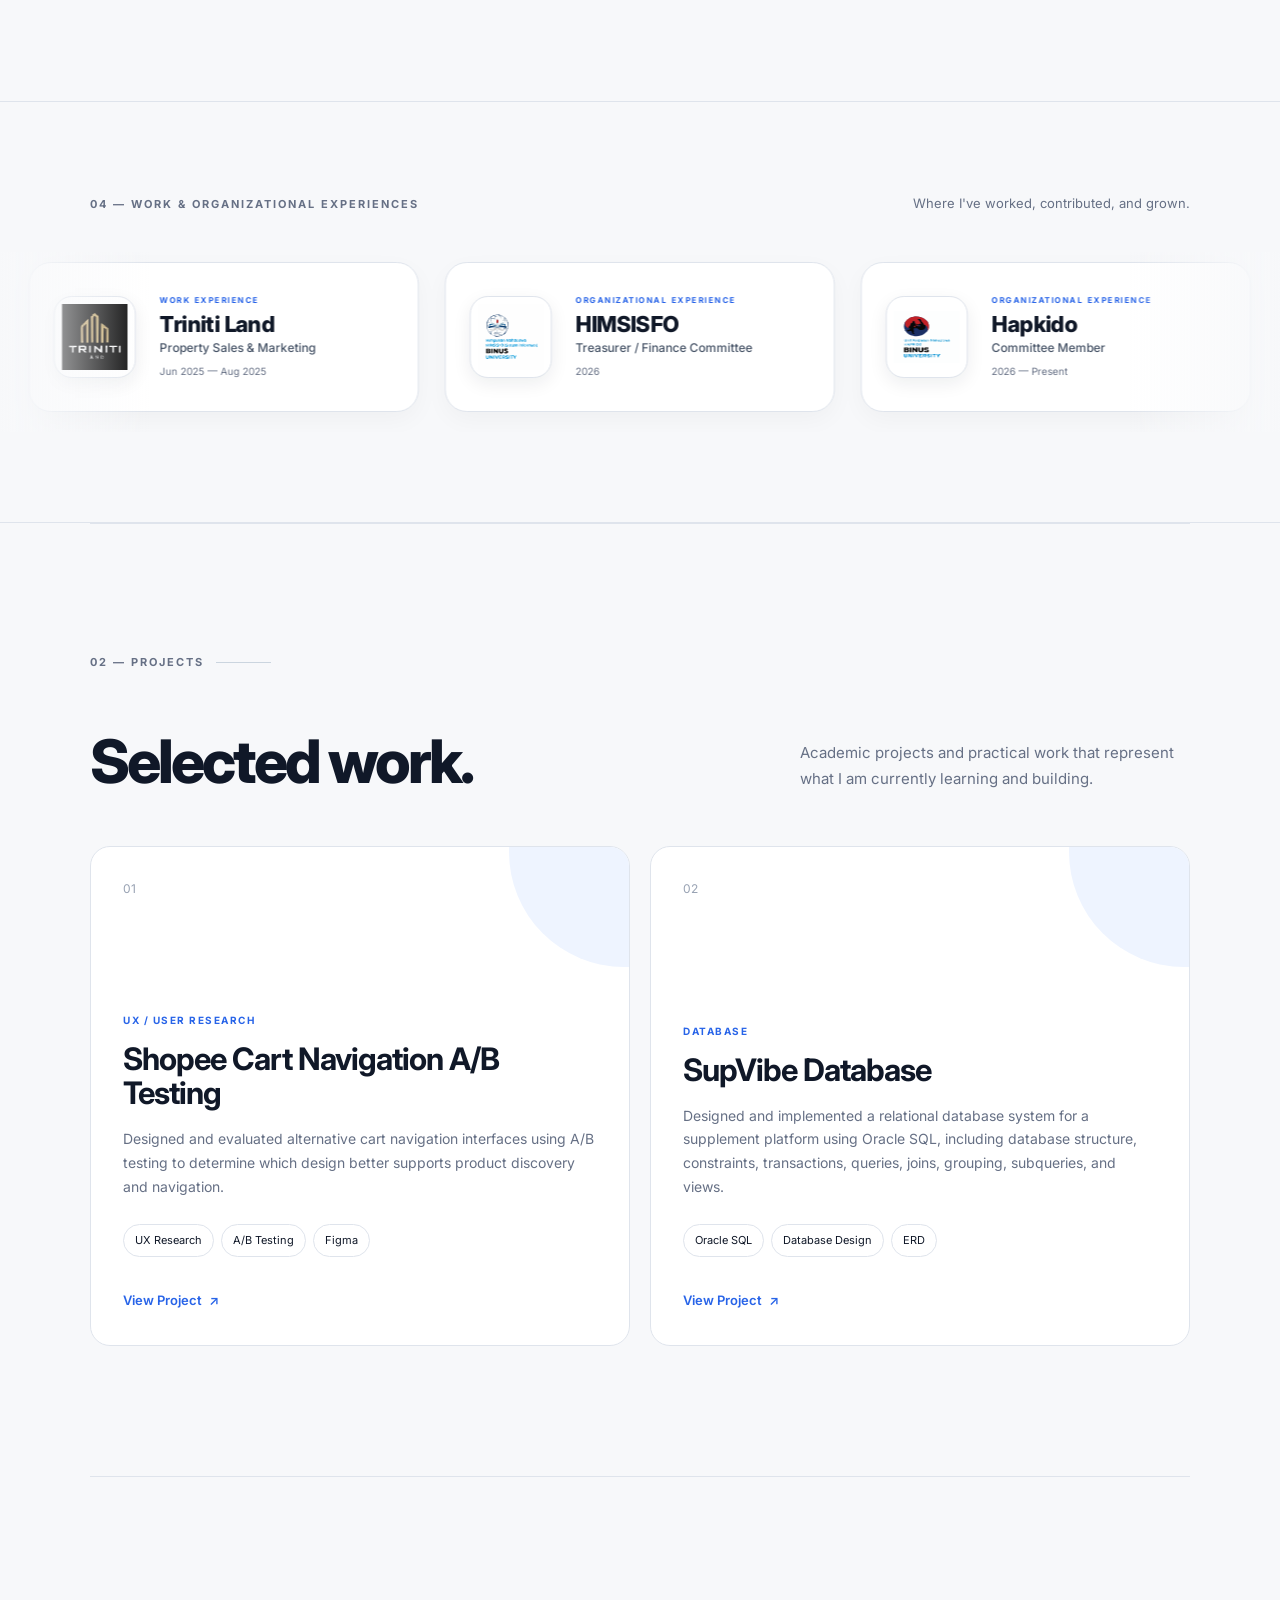
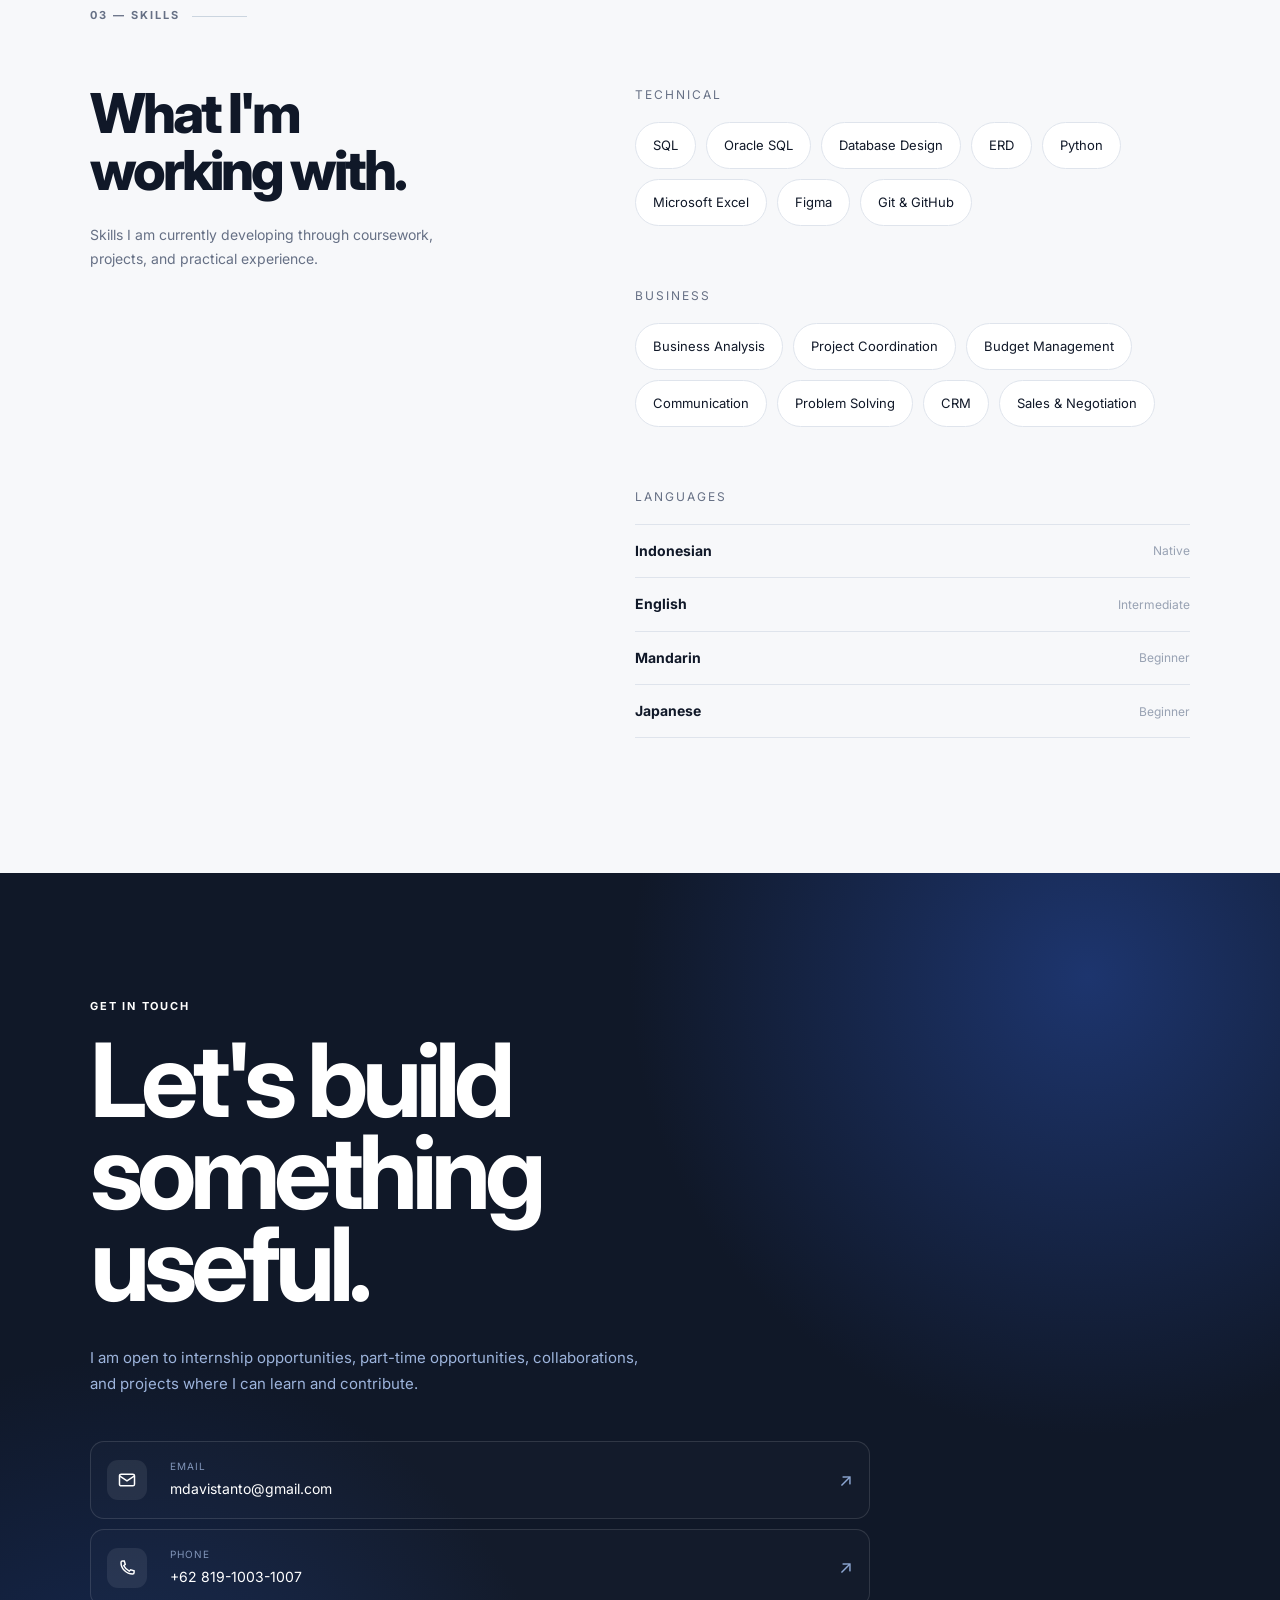
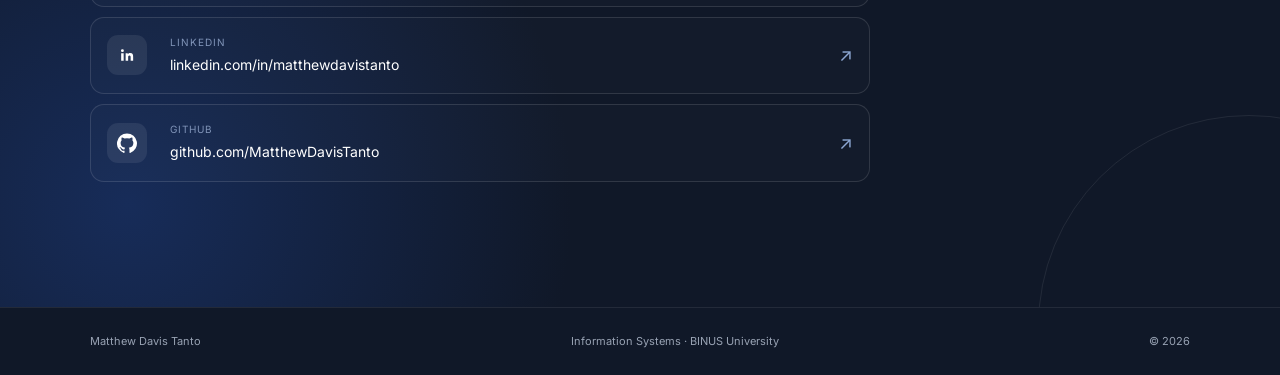
==== commit 839cd402: "Update index.html" ====
--- a/index.html
+++ b/index.html
@@ -1043,6 +1043,33 @@
                     </a>
 
 
+                    <!-- PHONE -->
+
+                    <a href="tel:+6281910031007"
+                        class="contact-link">
+                    
+                        <div class="contact-icon">
+                    
+                            <svg viewBox="0 0 24 24"
+                                fill="none"
+                                stroke="currentColor"
+                                stroke-width="1.8">
+                    
+                                <path d="M6.6 3.5h2.1l1.2 4.1-1.7 1.7a14.4 14.4 0 0 0 6.5 6.5l1.7-1.7 4.1 1.2v2.1c0 1-.8 1.8-1.8 1.8C11.2 19.2 4.8 12.8 4.8 5.3c0-1 .8-1.8 1.8-1.8Z">
+                                </path>
+                    
+                            </svg>
+                    
+                        </div>
+                    
+                        <div>
+                            <small>Phone</small>
+                            <span>+62 819-1003-1007</span>
+                        </div>
+                    
+                        <b>↗</b>
+                    
+                    </a>
                     <!-- LINKEDIN -->
 
                     <a href="https://www.linkedin.com/in/matthewdavistanto"
--- a/style.css
+++ b/style.css
@@ -2198,156 +2198,382 @@
 
 
 /* =====================================================
-   9. EXPERIENCE ITEMS
+   WORK & ORGANIZATIONAL EXPERIENCES
+   LARGE EXPERIENCE MARQUEE
 ===================================================== */
 
-.experience-item {
-    min-width: 290px;
-
-    min-height: 74px;
-
-    padding: 11px 18px;
-
-    gap: 14px;
-
-    border-radius: 16px;
-
-    border: 1px solid transparent;
-
-    background: transparent;
+
+/* =====================================================
+   1. SECTION
+===================================================== */
+
+.experience-marquee-section {
+    width: 100%;
+
+    position: relative;
+
+    overflow: hidden;
+
+    padding: 90px 0;
+
+    background: var(--bg);
+
+    border-top: 1px solid var(--border);
+    border-bottom: 1px solid var(--border);
+}
+
+
+/* =====================================================
+   2. HEADER
+===================================================== */
+
+.experience-marquee-header {
+    width: min(var(--container), calc(100% - 50px));
+
+    margin: 0 auto 38px;
+
+    display: flex;
+
+    align-items: flex-end;
+
+    justify-content: space-between;
+
+    gap: 40px;
+}
+
+
+.experience-marquee-label {
+    color: var(--text-muted);
+
+    font-size: 11px;
+
+    font-weight: 700;
+
+    letter-spacing: 2px;
+
+    white-space: nowrap;
+}
+
+
+.experience-marquee-caption {
+    max-width: 330px;
+
+    margin: 0;
+
+    color: var(--text-muted);
+
+    font-size: 13px;
+
+    line-height: 1.7;
+
+    text-align: right;
+}
+
+
+/* =====================================================
+   3. VIEWPORT
+===================================================== */
+
+.experience-marquee-wrapper {
+    position: relative;
+
+    width: 100%;
+
+    overflow: hidden;
+
+    padding: 10px 0 20px;
+}
+
+
+/* =====================================================
+   4. EDGE FADE
+===================================================== */
+
+.experience-marquee-wrapper::before,
+.experience-marquee-wrapper::after {
+    content: "";
+
+    position: absolute;
+
+    top: 0;
+    bottom: 0;
+
+    width: 150px;
+
+    z-index: 10;
+
+    pointer-events: none;
+}
+
+
+.experience-marquee-wrapper::before {
+    left: 0;
+
+    background:
+        linear-gradient(
+            90deg,
+            var(--bg) 0%,
+            rgba(247, 248, 250, 0) 100%
+        );
+}
+
+
+.experience-marquee-wrapper::after {
+    right: 0;
+
+    background:
+        linear-gradient(
+            270deg,
+            var(--bg) 0%,
+            rgba(247, 248, 250, 0) 100%
+        );
+}
+
+
+/* =====================================================
+   5. TRACK
+===================================================== */
+
+.experience-marquee-track {
+    display: flex;
+
+    width: max-content;
+
+    align-items: stretch;
+
+    gap: 26px;
+
+    will-change: transform;
+}
+
+
+/* =====================================================
+   6. GROUP
+===================================================== */
+
+.experience-marquee-group {
+    display: flex;
+
+    align-items: stretch;
+
+    gap: 26px;
+
+    flex-shrink: 0;
+}
+
+
+/* =====================================================
+   7. LARGE EXPERIENCE CARD
+===================================================== */
+
+.experience-showcase-card {
+    width: 390px;
+
+    min-height: 150px;
+
+    display: flex;
+
+    align-items: center;
+
+    gap: 24px;
+
+    padding: 24px;
+
+    flex: 0 0 auto;
+
+    background: var(--surface);
+
+    border: 1px solid var(--border);
+
+    border-radius: 22px;
+
+    box-shadow:
+        0 8px 25px rgba(16, 24, 40, 0.035);
+
+    outline: none;
 
     transition:
-        transform var(--transition),
-        background var(--transition),
-        border-color var(--transition),
-        box-shadow var(--transition);
-}
-
-
-/* Experience logo */
-
-.experience-logo {
-    width: 48px;
-    height: 48px;
-
-    display: inline-flex;
+        transform 0.35s cubic-bezier(0.2, 0.7, 0.2, 1),
+        border-color 0.35s ease,
+        box-shadow 0.35s ease,
+        background 0.35s ease;
+}
+
+
+/* =====================================================
+   8. EXPERIENCE LOGO
+===================================================== */
+
+.experience-showcase-logo {
+    width: 82px;
+    height: 82px;
+
+    display: flex;
 
     align-items: center;
     justify-content: center;
 
     flex: 0 0 auto;
 
-    border-radius: 13px;
-
-    background: var(--text);
-
-    color: white;
-
-    font-size: 11px;
+    overflow: hidden;
+
+    border-radius: 18px;
+
+    background: white;
+
+    border: 1px solid var(--border);
+
+    box-shadow:
+        0 6px 18px rgba(16, 24, 40, 0.07);
+
+    transition:
+        transform 0.35s cubic-bezier(0.2, 0.7, 0.2, 1),
+        border-color 0.35s ease,
+        box-shadow 0.35s ease;
+}
+
+
+.experience-showcase-logo img {
+    width: 66px;
+    height: 66px;
+
+    display: block;
+
+    object-fit: contain;
+}
+
+
+/* =====================================================
+   9. EXPERIENCE CONTENT
+===================================================== */
+
+.experience-showcase-content {
+    min-width: 0;
+
+    display: flex;
+
+    flex-direction: column;
+
+    align-items: flex-start;
+
+    gap: 4px;
+}
+
+
+.experience-showcase-category {
+    margin-bottom: 3px;
+
+    color: var(--accent);
+
+    font-size: 8px;
+
+    font-weight: 700;
+
+    letter-spacing: 1.5px;
+
+    line-height: 1.2;
+}
+
+
+.experience-showcase-company {
+    color: var(--text);
+
+    font-size: 22px;
 
     font-weight: 800;
 
-    letter-spacing: -0.3px;
+    line-height: 1.1;
+
+    letter-spacing: -0.6px;
 
     transition:
-        transform var(--transition),
-        background var(--transition),
-        color var(--transition);
-}
-
-
-/* Experience information */
-
-.experience-info {
-    display: flex;
-
-    flex-direction: column;
-
-    gap: 2px;
-}
-
-
-.experience-info strong {
-    color: var(--text);
-
-    font-size: 14px;
-
-    font-weight: 700;
-
-    transition:
-        color var(--transition);
-}
-
-
-.experience-info span {
+        color 0.3s ease;
+}
+
+
+.experience-showcase-role {
+    color: var(--text-soft);
+
+    font-size: 12px;
+
+    font-weight: 500;
+
+    line-height: 1.4;
+}
+
+
+.experience-showcase-period {
+    margin-top: 4px;
+
     color: var(--text-muted);
 
-    font-size: 11px;
-
-    transition:
-        color var(--transition);
-}
-
-
-/* Experience hover / focus */
-
-.experience-item:hover,
-.experience-item:focus-visible {
+    font-size: 10px;
+
+    line-height: 1.3;
+}
+
+
+/* =====================================================
+   10. HOVER / FOCUS
+===================================================== */
+
+.experience-showcase-card:hover,
+.experience-showcase-card:focus-visible {
     transform:
-        translateY(-5px);
-
-    background:
-        rgba(255, 255, 255, 0.82);
+        translateY(-9px)
+        scale(1.015);
 
     border-color:
-        var(--border);
+        rgba(40, 100, 232, 0.28);
+
+    background: #ffffff;
 
     box-shadow:
-        0 14px 30px rgba(16, 24, 40, 0.065);
-}
-
-
-.experience-item:hover .experience-logo,
-.experience-item:focus-visible .experience-logo {
-    background: #ffffff;
-
-    border-color: var(--accent);
-
+        0 22px 50px rgba(16, 24, 40, 0.10),
+        0 5px 16px rgba(40, 100, 232, 0.06);
+}
+
+
+.experience-showcase-card:hover .experience-showcase-logo,
+.experience-showcase-card:focus-visible .experience-showcase-logo {
     transform:
         translateY(-2px)
         scale(1.05);
 
+    border-color:
+        rgba(40, 100, 232, 0.28);
+
     box-shadow:
-        0 10px 25px rgba(40, 100, 232, 0.12);
-}
-
-
-.experience-item:hover .experience-info strong,
-.experience-item:focus-visible .experience-info strong {
+        0 12px 28px rgba(40, 100, 232, 0.12);
+}
+
+
+.experience-showcase-card:hover .experience-showcase-company,
+.experience-showcase-card:focus-visible .experience-showcase-company {
     color: var(--accent);
 }
 
 
-.experience-item:hover .experience-info span,
-.experience-item:focus-visible .experience-info span {
-    color: var(--text-soft);
+.experience-showcase-card:focus-visible {
+    outline: 2px solid var(--accent);
+
+    outline-offset: 5px;
 }
 
 
 /* =====================================================
-   10. CONTROLS — VISUAL ONLY FOR NOW
-   JS WILL MAKE THEM FUNCTION LATER
+   11. CONTROLS
 ===================================================== */
 
-.marquee-control {
+.experience-marquee-control {
     position: absolute;
 
     top: 50%;
 
     z-index: 20;
 
-    width: 42px;
-    height: 42px;
+    width: 46px;
+    height: 46px;
 
     display: flex;
 
@@ -2358,54 +2584,46 @@
 
     border-radius: 50%;
 
-    background:
-        rgba(255, 255, 255, 0.95);
+    background: rgba(255, 255, 255, 0.96);
 
     color: var(--text);
 
-    font-size: 16px;
+    font-size: 17px;
 
     cursor: pointer;
 
-    transform:
-        translateY(-50%);
+    transform: translateY(-50%);
+
+    opacity: 0;
 
     box-shadow:
-        0 8px 20px rgba(16, 24, 40, 0.08);
-
-    opacity: 0;
+        0 10px 25px rgba(16, 24, 40, 0.10);
 
     transition:
-        opacity var(--transition),
-        transform var(--transition),
-        background var(--transition),
-        color var(--transition),
-        border-color var(--transition);
-}
-
-
-/* Previous */
-
-.marquee-control-prev {
-    left: 18px;
-}
-
-
-/* Next */
-
-.marquee-control-next {
-    right: 18px;
-}
-
-
-/* Show controls when marquee is hovered */
-
-.marquee-wrapper:hover .marquee-control {
+        opacity 0.25s ease,
+        transform 0.25s ease,
+        background 0.25s ease,
+        color 0.25s ease,
+        border-color 0.25s ease;
+}
+
+
+.experience-marquee-prev {
+    left: 20px;
+}
+
+
+.experience-marquee-next {
+    right: 20px;
+}
+
+
+.experience-marquee-wrapper:hover .experience-marquee-control {
     opacity: 1;
 }
 
 
-.marquee-control:hover {
+.experience-marquee-control:hover {
     background: var(--accent);
 
     border-color: var(--accent);
@@ -2414,18 +2632,7 @@
 
     transform:
         translateY(-50%)
-        scale(1.06);
-}
-
-
-/* =====================================================
-   11. KEYBOARD FOCUS
-===================================================== */
-
-.marquee-item:focus-visible {
-    outline: 2px solid var(--accent);
-
-    outline-offset: 4px;
+        scale(1.08);
 }
 
 
@@ -2435,34 +2642,51 @@
 
 @media (max-width: 900px) {
 
-    .marquee-label {
+    .experience-marquee-section {
+        padding: 75px 0;
+    }
+
+    .experience-marquee-header {
         width: calc(100% - 40px);
-    }
-
-    .marquee-wrapper {
-        padding:
-            20px 0 23px;
-    }
-
-    .marquee-wrapper::before,
-    .marquee-wrapper::after {
-        width: 90px;
-    }
-
-    .tech-item {
-        min-height: 64px;
-
-        padding:
-            9px 16px;
-    }
-
-    .marquee-logo {
-        width: 42px;
-        height: 42px;
-    }
-
-    .experience-item {
-        min-width: 270px;
+
+        align-items: flex-start;
+
+        flex-direction: column;
+
+        gap: 12px;
+
+        margin-bottom: 30px;
+    }
+
+    .experience-marquee-caption {
+        max-width: 420px;
+
+        text-align: left;
+    }
+
+    .experience-marquee-track,
+    .experience-marquee-group {
+        gap: 20px;
+    }
+
+    .experience-showcase-card {
+        width: 350px;
+
+        min-height: 140px;
+
+        padding: 22px;
+    }
+
+    .experience-showcase-logo {
+        width: 74px;
+        height: 74px;
+
+        border-radius: 16px;
+    }
+
+    .experience-showcase-logo img {
+        width: 60px;
+        height: 60px;
     }
 
 }
@@ -2473,131 +2697,124 @@
 ===================================================== */
 
 @media (max-width: 650px) {
-
-    .marquee-label {
+   
+   .tech-marquee-section .marquee-control {
+       width: 36px;
+       height: 36px;
+   
+       font-size: 14px;
+   }
+
+   .tech-marquee-section .marquee-control-prev {
+       left: 8px;
+   }
+   
+   .tech-marquee-section .marquee-control-next {
+       right: 8px;
+   }
+   
+    .experience-marquee-section {
+        padding: 65px 0;
+    }
+
+    .experience-marquee-header {
         width: calc(100% - 30px);
 
+        margin-bottom: 24px;
+    }
+
+    .experience-marquee-label {
+        font-size: 9px;
+
+        letter-spacing: 1.6px;
+    }
+
+    .experience-marquee-caption {
+        max-width: 300px;
+
+        font-size: 12px;
+    }
+
+
+    .experience-marquee-wrapper {
         padding:
-            14px 0 7px;
-
+            8px 0 15px;
+    }
+
+
+    .experience-marquee-wrapper::before,
+    .experience-marquee-wrapper::after {
+        width: 55px;
+    }
+
+
+    .experience-marquee-track,
+    .experience-marquee-group {
+        gap: 14px;
+    }
+
+
+    .experience-showcase-card {
+        width: 300px;
+
+        min-height: 125px;
+
+        gap: 17px;
+
+        padding: 18px;
+
+        border-radius: 18px;
+    }
+
+
+    .experience-showcase-logo {
+        width: 64px;
+        height: 64px;
+
+        border-radius: 14px;
+    }
+
+
+    .experience-showcase-logo img {
+        width: 52px;
+        height: 52px;
+    }
+
+
+    .experience-showcase-category {
+        font-size: 7px;
+    }
+
+
+    .experience-showcase-company {
+        font-size: 18px;
+    }
+
+
+    .experience-showcase-role {
+        font-size: 10px;
+    }
+
+
+    .experience-showcase-period {
         font-size: 9px;
     }
 
-    .marquee-wrapper {
-        padding:
-            17px 0 20px;
-    }
-
-    .marquee-wrapper::before,
-    .marquee-wrapper::after {
-        width: 55px;
-    }
-
-    .marquee-group {
-        gap: 14px;
-    }
-
-    .marquee-track {
-        gap: 14px;
-    }
-
-
-    /* Technology */
-
-    .tech-item {
-        min-height: 60px;
-
-        padding:
-            8px 13px;
-
-        gap: 11px;
-
-        border-radius: 14px;
-    }
-
-    .marquee-logo {
+
+    .experience-marquee-control {
         width: 38px;
         height: 38px;
 
-        border-radius: 10px;
-
-        font-size: 10px;
-    }
-
-    .marquee-name {
-        font-size: 12px;
-    }
-
-
-    /* Experience */
-
-    .experience-item {
-        min-width: 235px;
-
-        min-height: 64px;
-
-        padding:
-            9px 13px;
-
-        gap: 11px;
-    }
-
-    /* =====================================================
-   EXPERIENCE LOGO
-===================================================== */
-
-.experience-logo {
-    width: 60px;
-    height: 60px;
-
-    display: flex;
-
-    align-items: center;
-    justify-content: center;
-
-    flex: 0 0 auto;
-
-    border-radius: 14px;
-
-    background: #ffffff;
-
-    border: 1px solid var(--border);
-
-    box-shadow:
-        0 5px 15px rgba(16, 24, 40, 0.05);
-
-    overflow: hidden;
-
-    transition:
-        transform var(--transition),
-        border-color var(--transition),
-        box-shadow var(--transition),
-        background var(--transition);
-}
-
-    .experience-info strong {
-        font-size: 12px;
-    }
-
-    .experience-info span {
-        font-size: 9px;
-    }
-
-
-    /* Mobile controls */
-
-    .marquee-control {
-        width: 36px;
-        height: 36px;
-
         font-size: 14px;
     }
 
-    .marquee-control-prev {
+
+    .experience-marquee-prev {
         left: 8px;
     }
 
-    .marquee-control-next {
+
+    .experience-marquee-next {
         right: 8px;
     }
 
@@ -2610,66 +2827,119 @@
 
 @media (prefers-reduced-motion: reduce) {
 
-    .marquee-item,
-    .marquee-logo,
-    .marquee-name,
-    .experience-logo,
-    .experience-info strong,
-    .experience-info span,
-    .marquee-control {
+    .experience-showcase-card,
+    .experience-showcase-logo,
+    .experience-showcase-company,
+    .experience-marquee-control {
         transition: none;
     }
 
 }
 
+
 /* =====================================================
-   MARQUEE SVG LOGO SIZING
+   TECHNOLOGY MARQUEE CONTROLS
+   Match Experience Marquee controls
 ===================================================== */
 
-.marquee-logo img {
-    width: 25px;
-    height: 25px;
-
-    display: block;
-
-    object-fit: contain;
-}
-
-.experience-logo img {
+.tech-marquee-section .marquee-control {
+    position: absolute;
+
+    top: 50%;
+
+    z-index: 20;
+
     width: 46px;
     height: 46px;
 
-    display: block;
-
-    object-fit: contain;
-}
-
-/* SQL wordmark keeps its text treatment */
-.sql-logo {
-    font-size: 11px;
-    font-weight: 800;
-    letter-spacing: -0.4px;
-}
-
-
-/* Mobile */
+    display: flex;
+
+    align-items: center;
+    justify-content: center;
+
+    border: 1px solid var(--border);
+
+    border-radius: 50%;
+
+    background: rgba(255, 255, 255, 0.96);
+
+    color: var(--text);
+
+    font-size: 17px;
+
+    cursor: pointer;
+
+    transform: translateY(-50%);
+
+    opacity: 0;
+
+    box-shadow:
+        0 10px 25px rgba(16, 24, 40, 0.10);
+
+    transition:
+        opacity 0.25s ease,
+        transform 0.25s ease,
+        background 0.25s ease,
+        color 0.25s ease,
+        border-color 0.25s ease;
+}
+
+
+/* Left arrow */
+
+.tech-marquee-section .marquee-control-prev {
+    left: 20px;
+}
+
+
+/* Right arrow */
+
+.tech-marquee-section .marquee-control-next {
+    right: 20px;
+}
+
+
+/* Show when hovering the technology marquee */
+
+.tech-marquee-section .marquee-wrapper:hover .marquee-control {
+    opacity: 1;
+}
+
+
+/* Hover */
+
+.tech-marquee-section .marquee-control:hover {
+    background: var(--accent);
+
+    border-color: var(--accent);
+
+    color: white;
+
+    transform:
+        translateY(-50%)
+        scale(1.08);
+}
+
+
+/* =====================================================
+   MOBILE
+===================================================== */
+
 @media (max-width: 650px) {
 
-    .marquee-logo img {
-        width: 22px;
-        height: 22px;
-    }
-
-    .experience-logo {
-        width: 50px;
-        height: 50px;
-
-        border-radius: 12px;
-    }
-
-    .experience-logo img {
+    .tech-marquee-section .marquee-control {
         width: 38px;
         height: 38px;
-    }
-
-}
+
+        font-size: 14px;
+    }
+
+    .tech-marquee-section .marquee-control-prev {
+        left: 8px;
+    }
+
+    .tech-marquee-section .marquee-control-next {
+        right: 8px;
+    }
+
+}
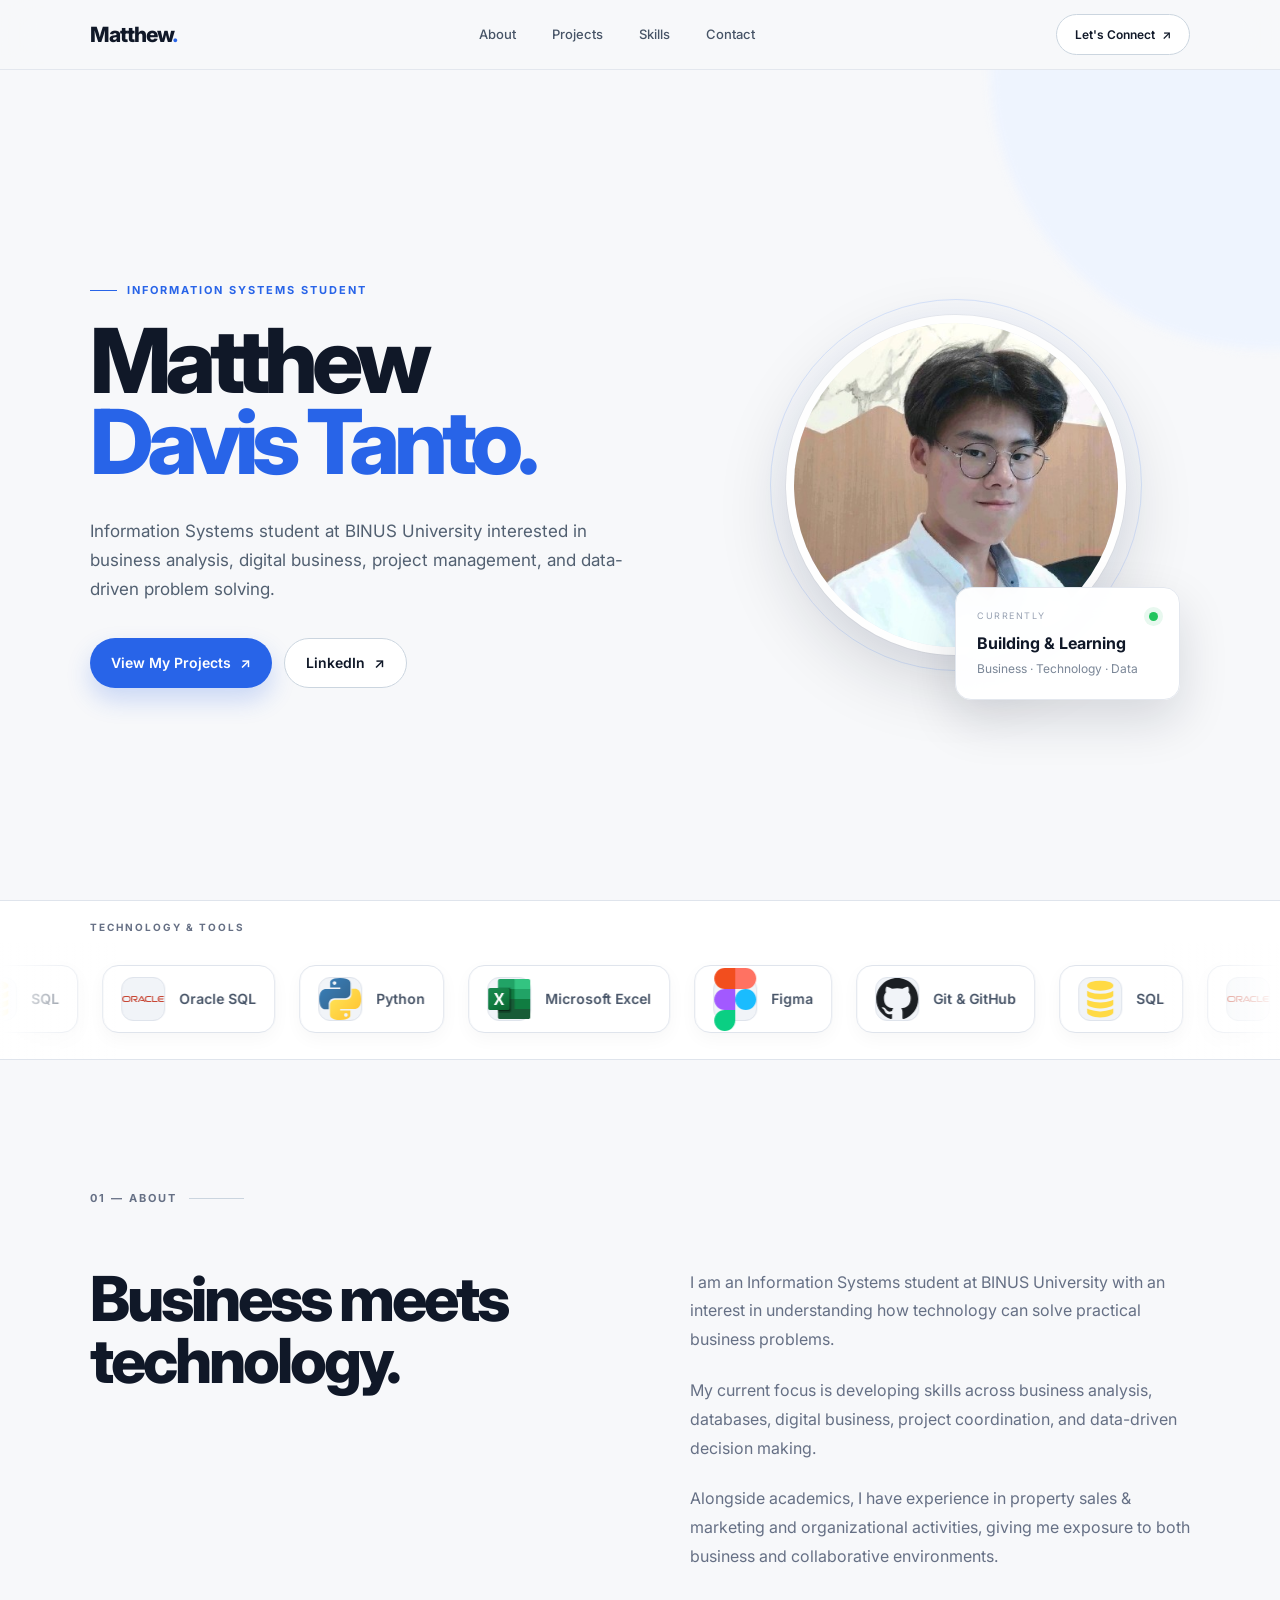
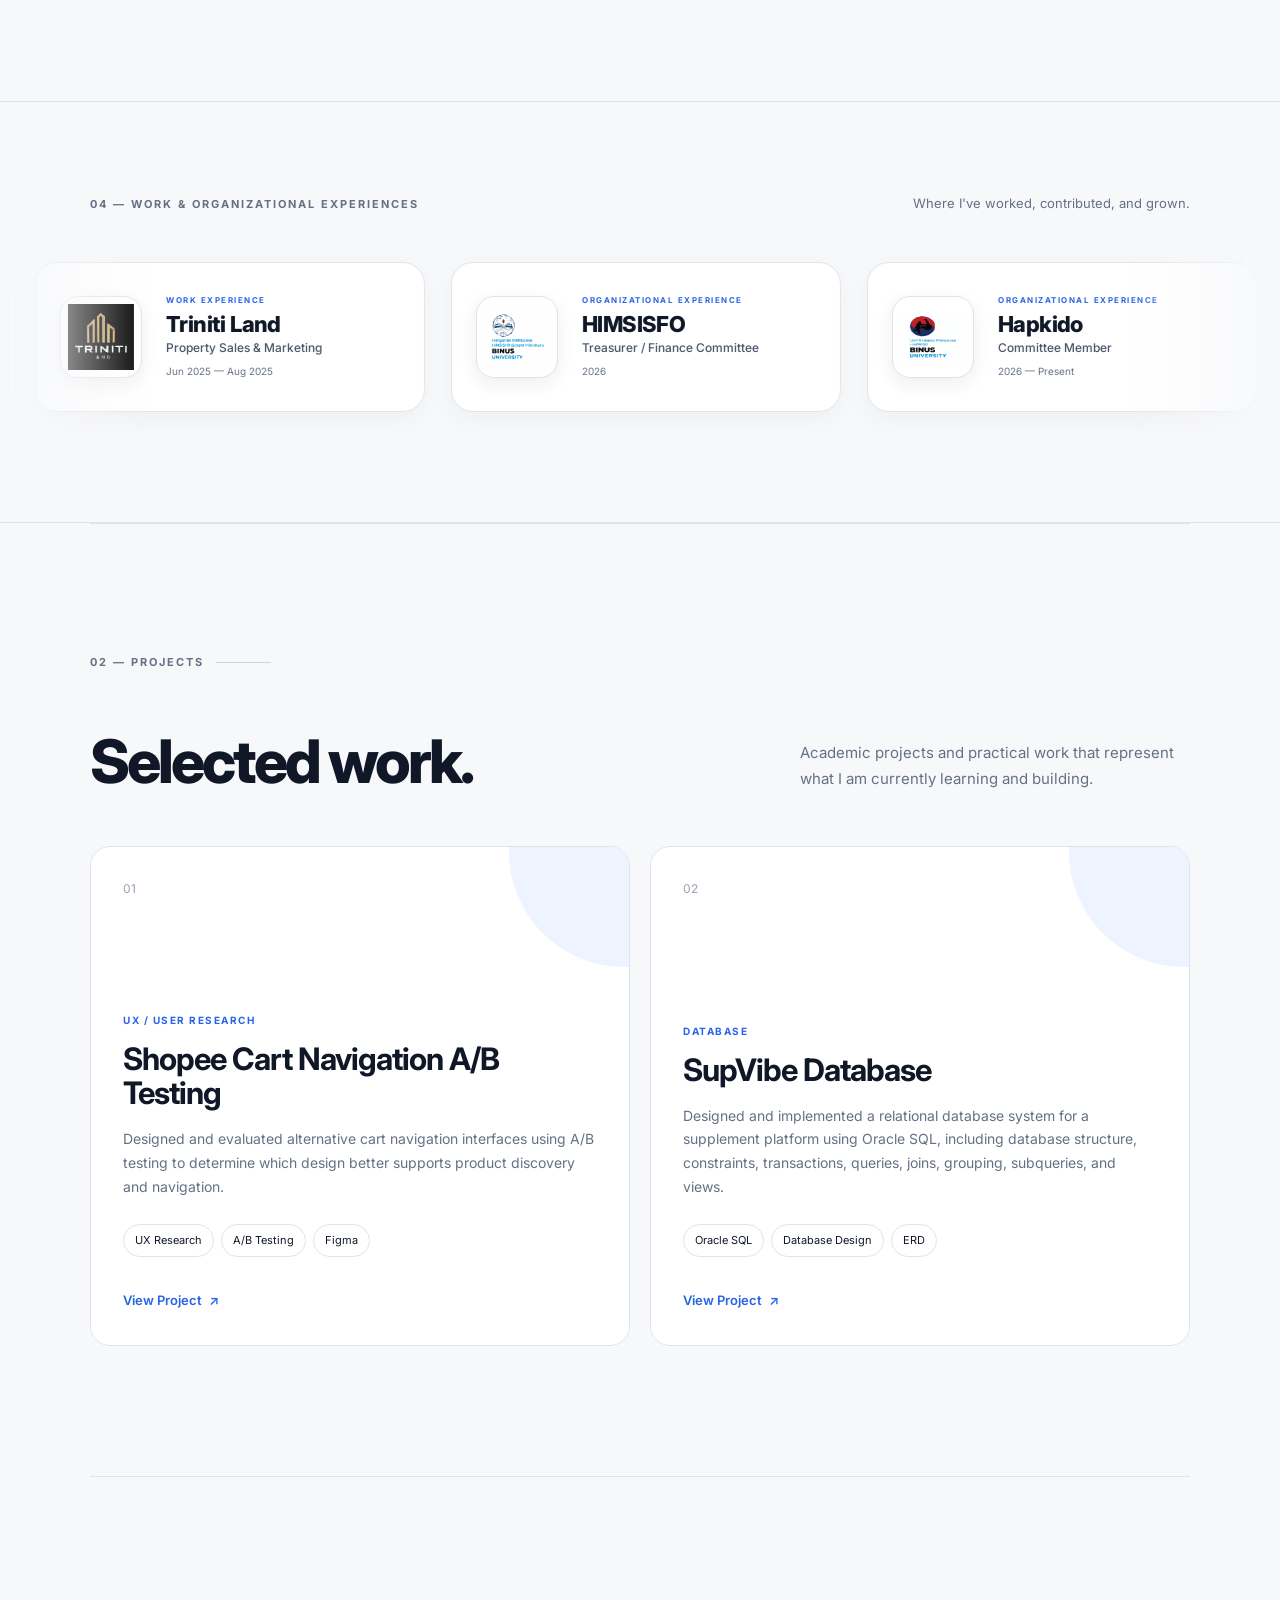
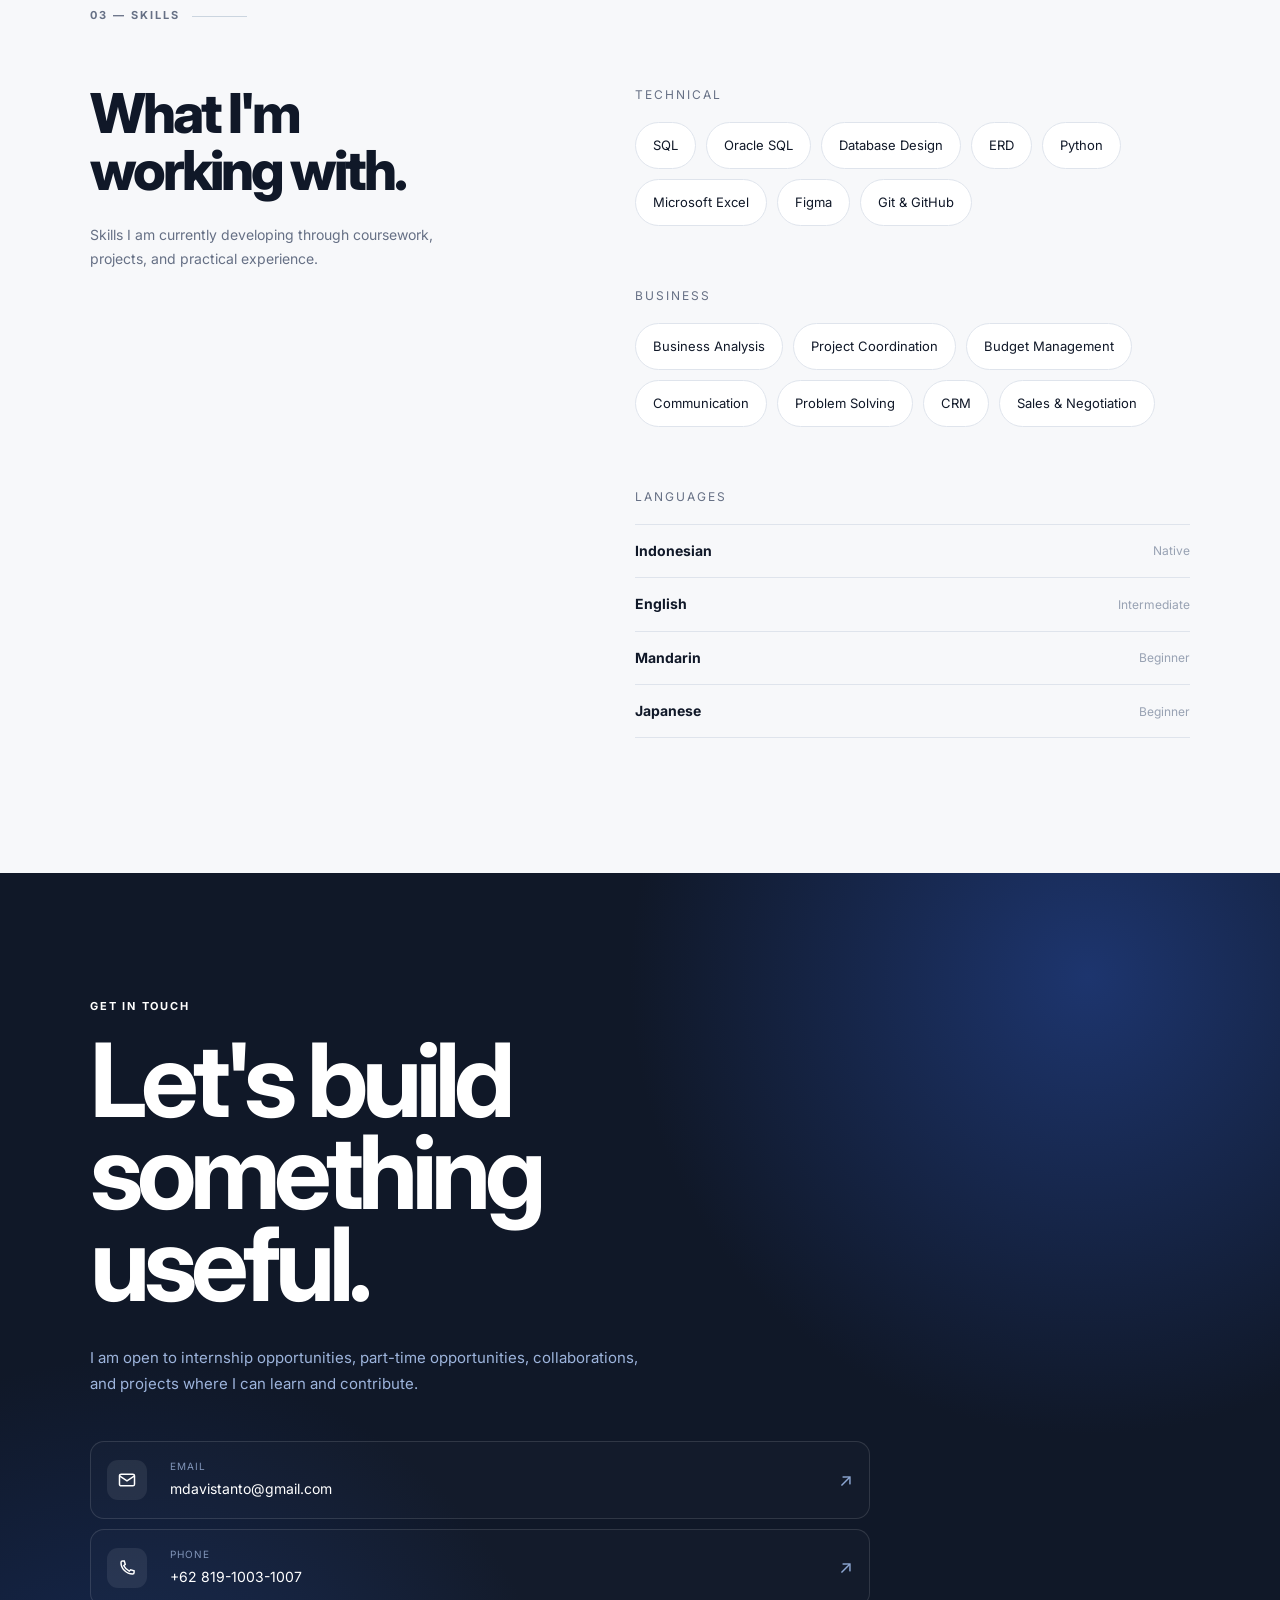
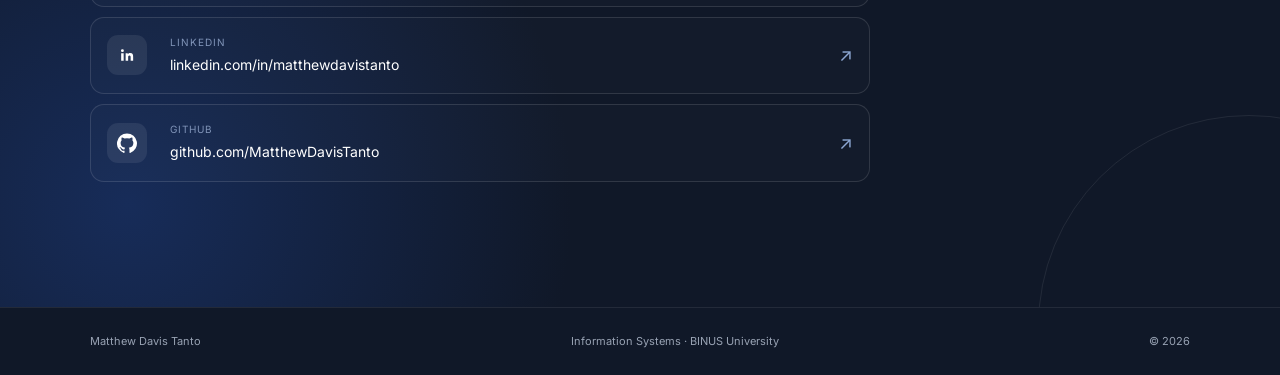
==== commit d0bb5d9f: "Update index.html" ====
--- a/index.html
+++ b/index.html
@@ -769,7 +769,7 @@
 
                         </div>
 
-                        <a href="#" class="project-link">
+                        <a href="projects/shopee-ab-testing.html" class="project-link">
                             View Project
                             <span>↗</span>
                         </a>
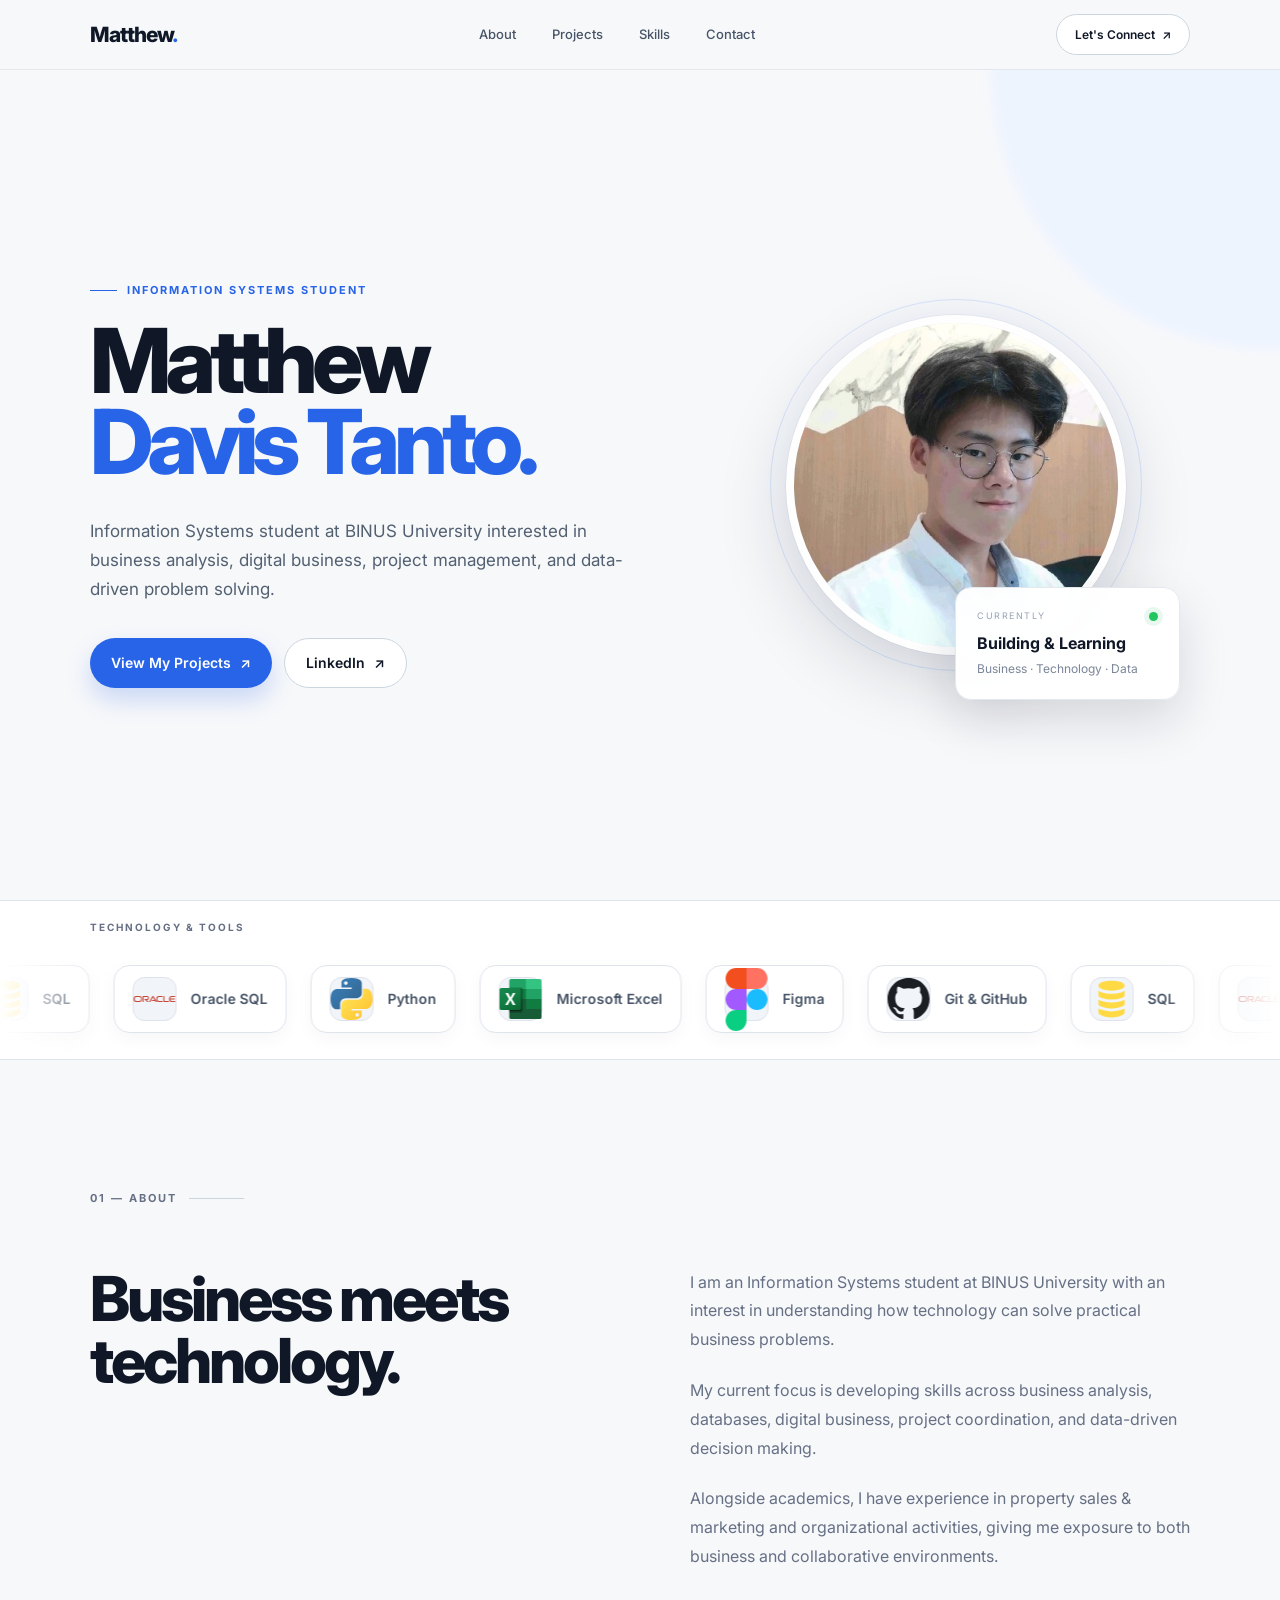
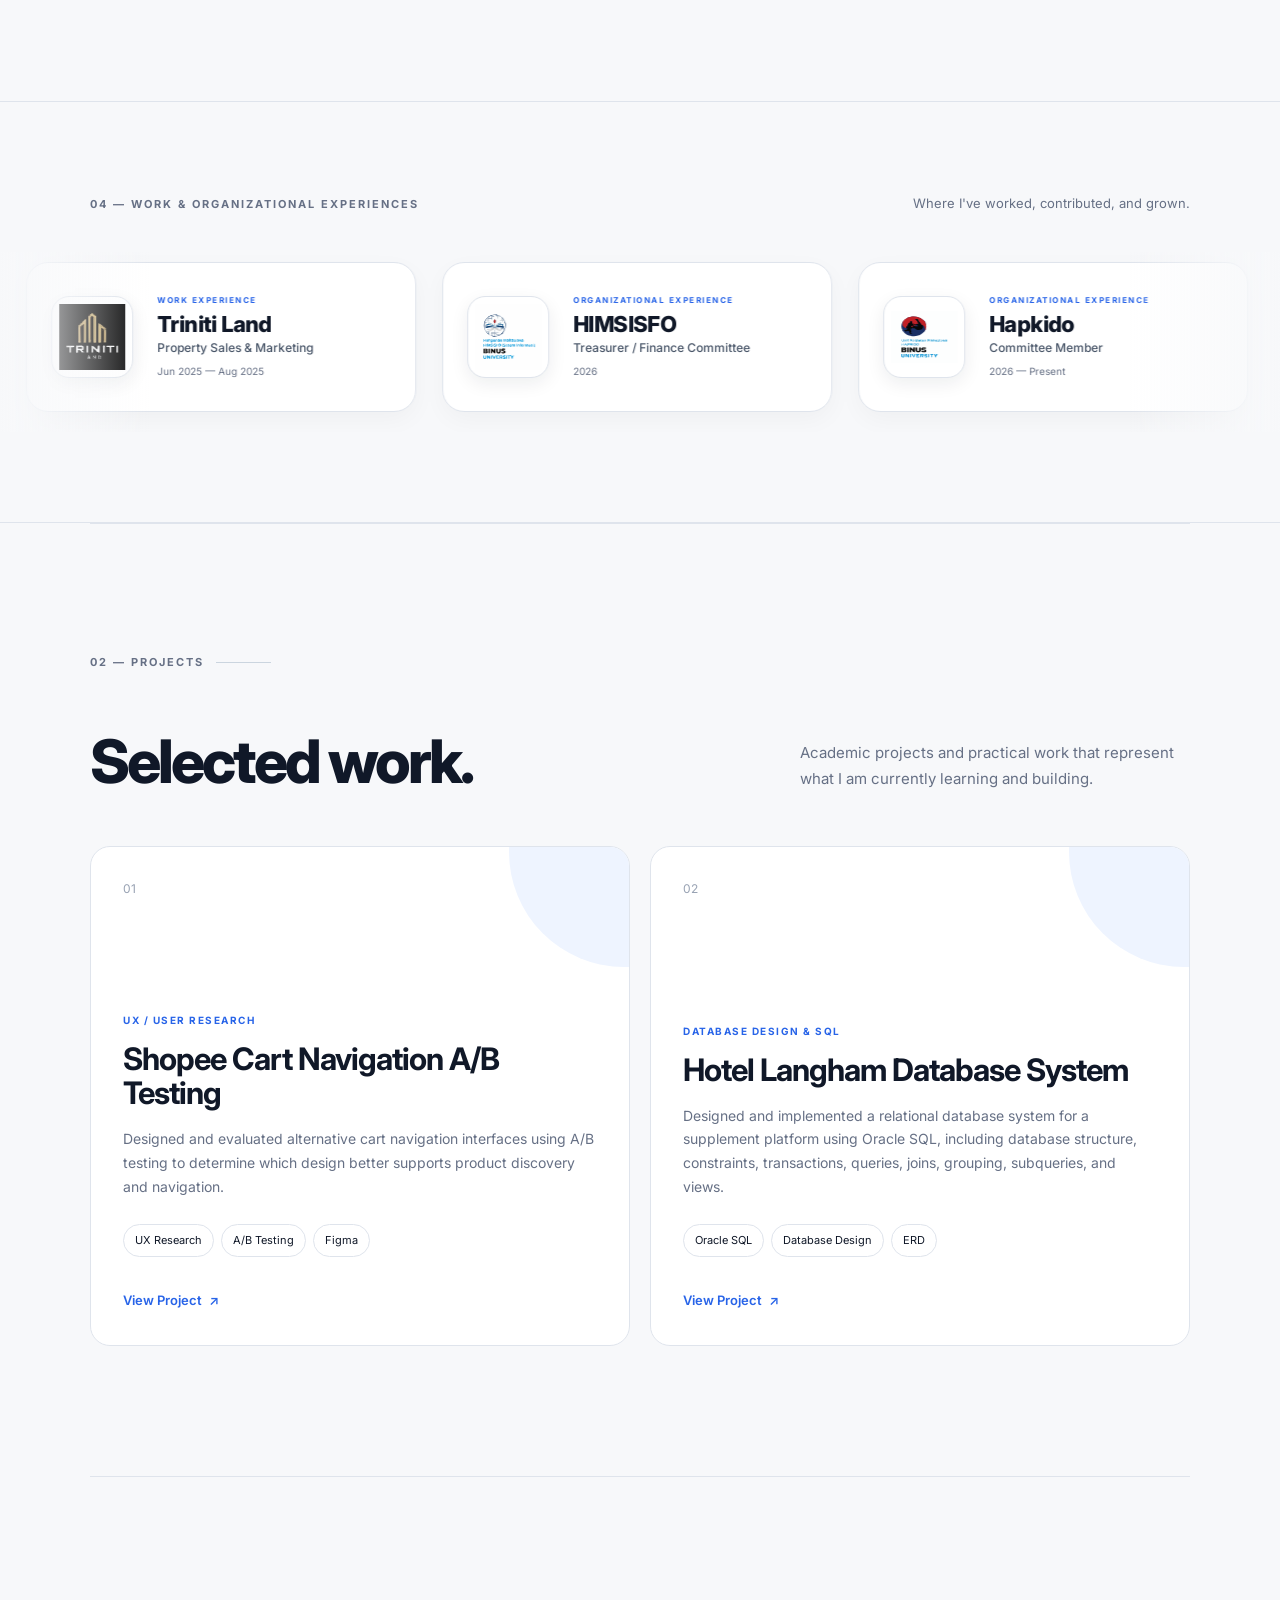
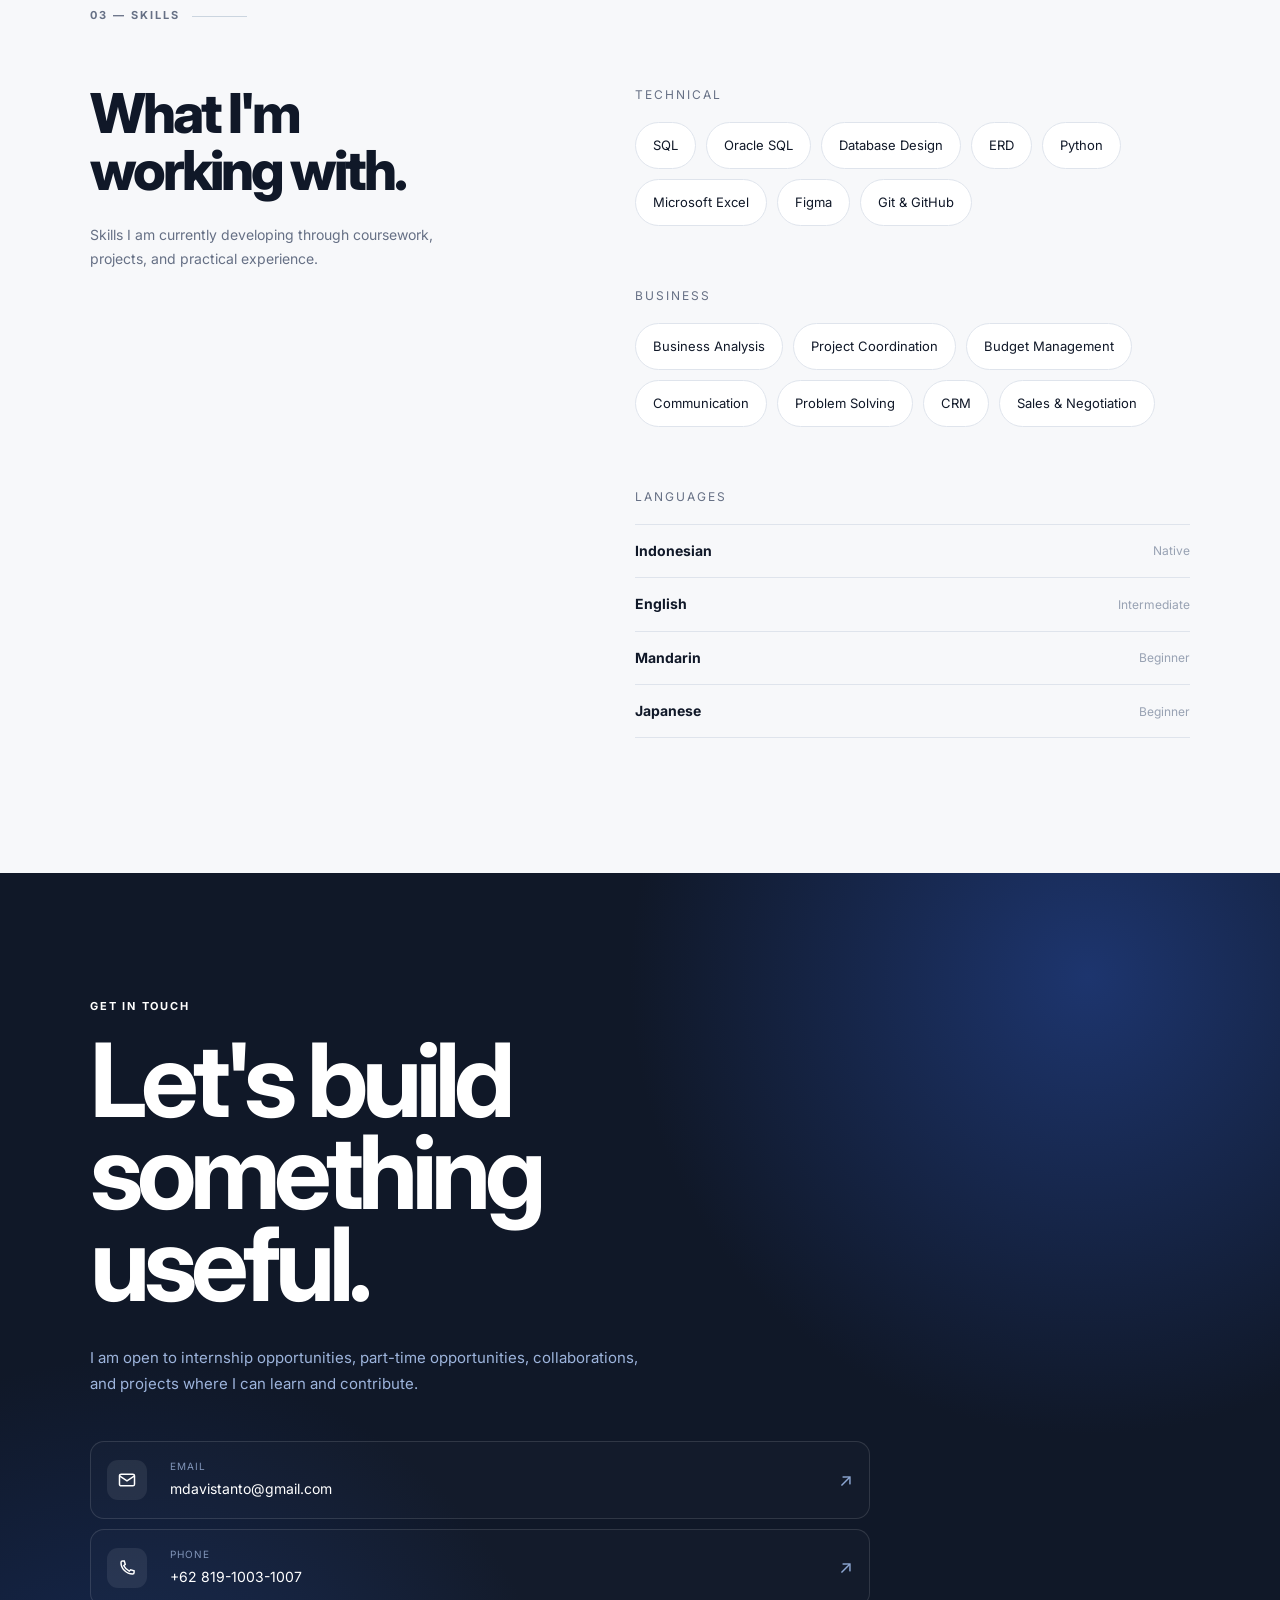
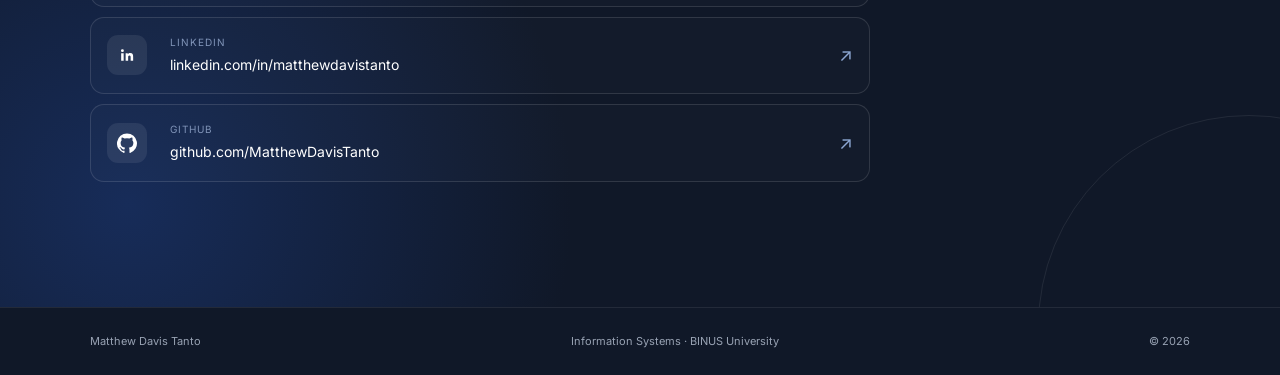
==== commit b321580a: "Update index.html" ====
--- a/index.html
+++ b/index.html
@@ -790,11 +790,11 @@
                     <div class="project-content">
 
                         <div class="project-category">
-                            DATABASE
+                            DATABASE DESIGN & SQL
                         </div>
 
                         <h3>
-                            SupVibe Database
+                            Hotel Langham Database System
                         </h3>
 
                         <p>
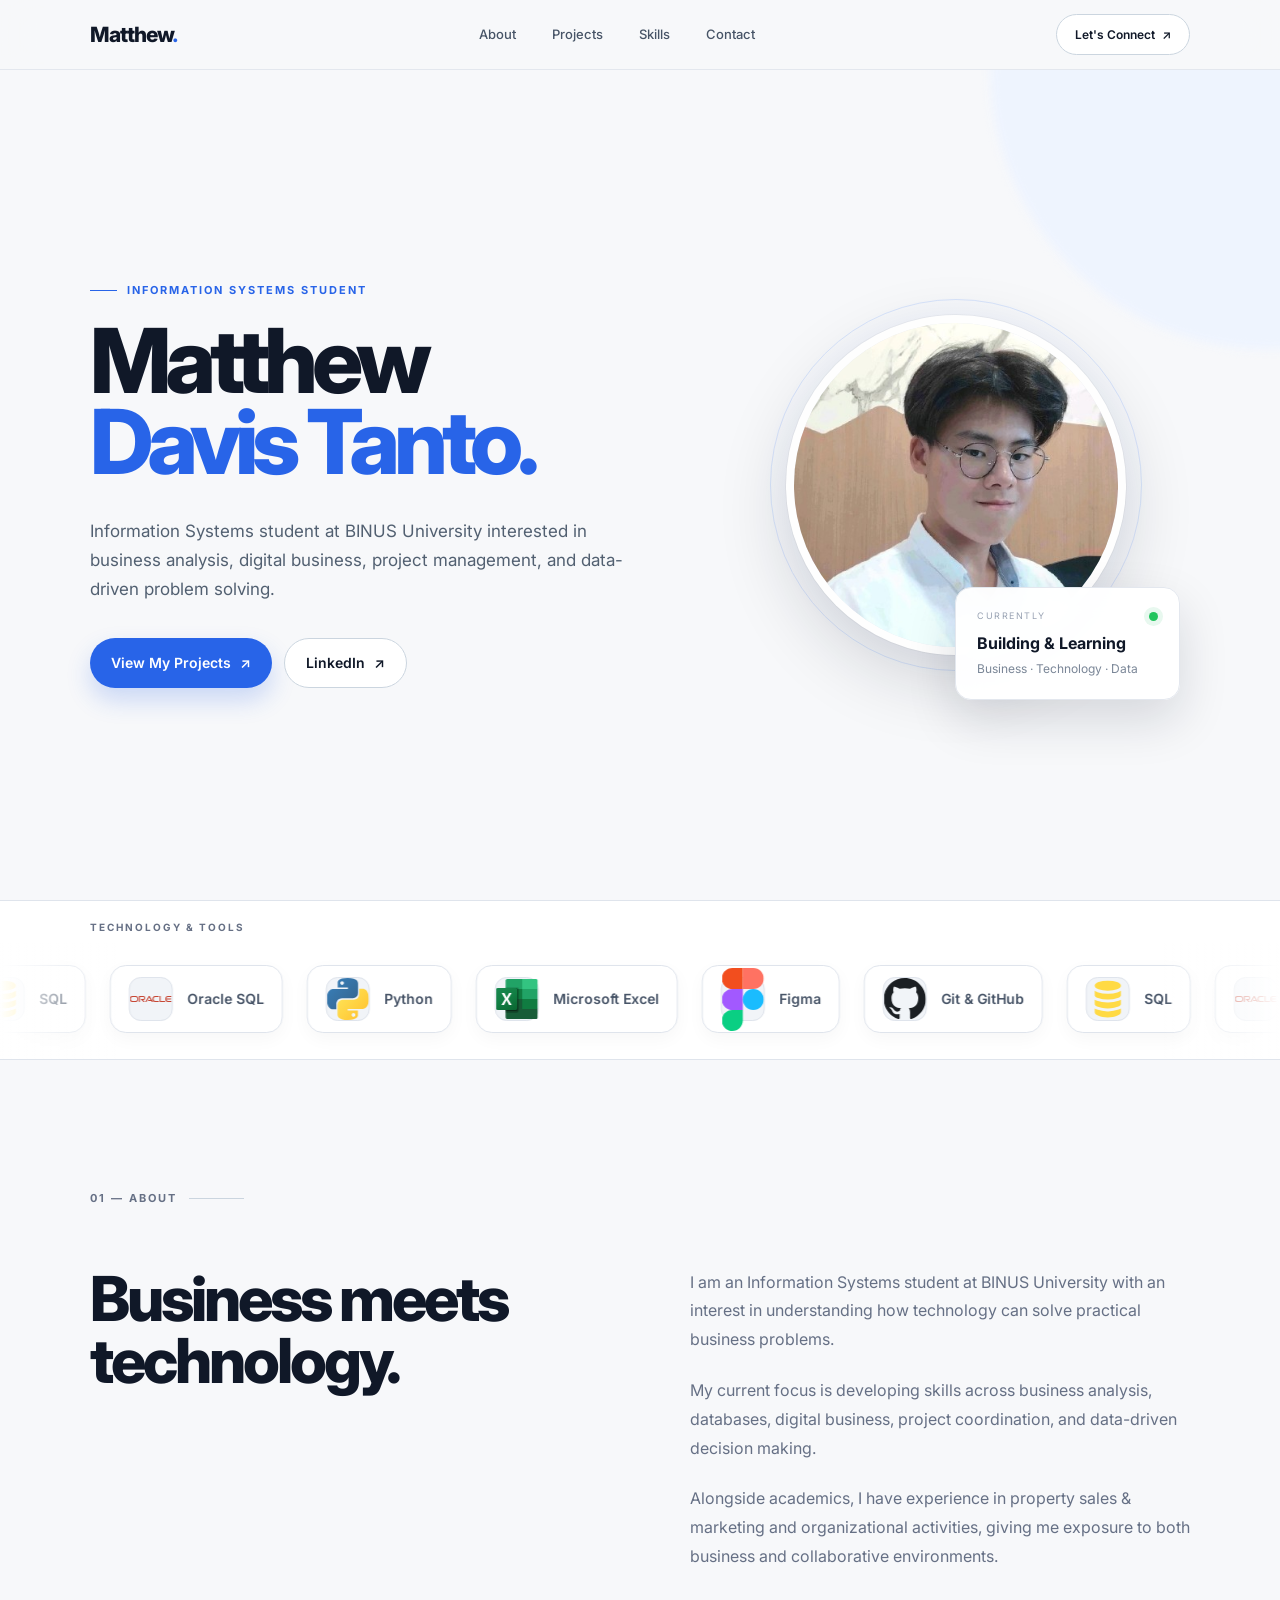
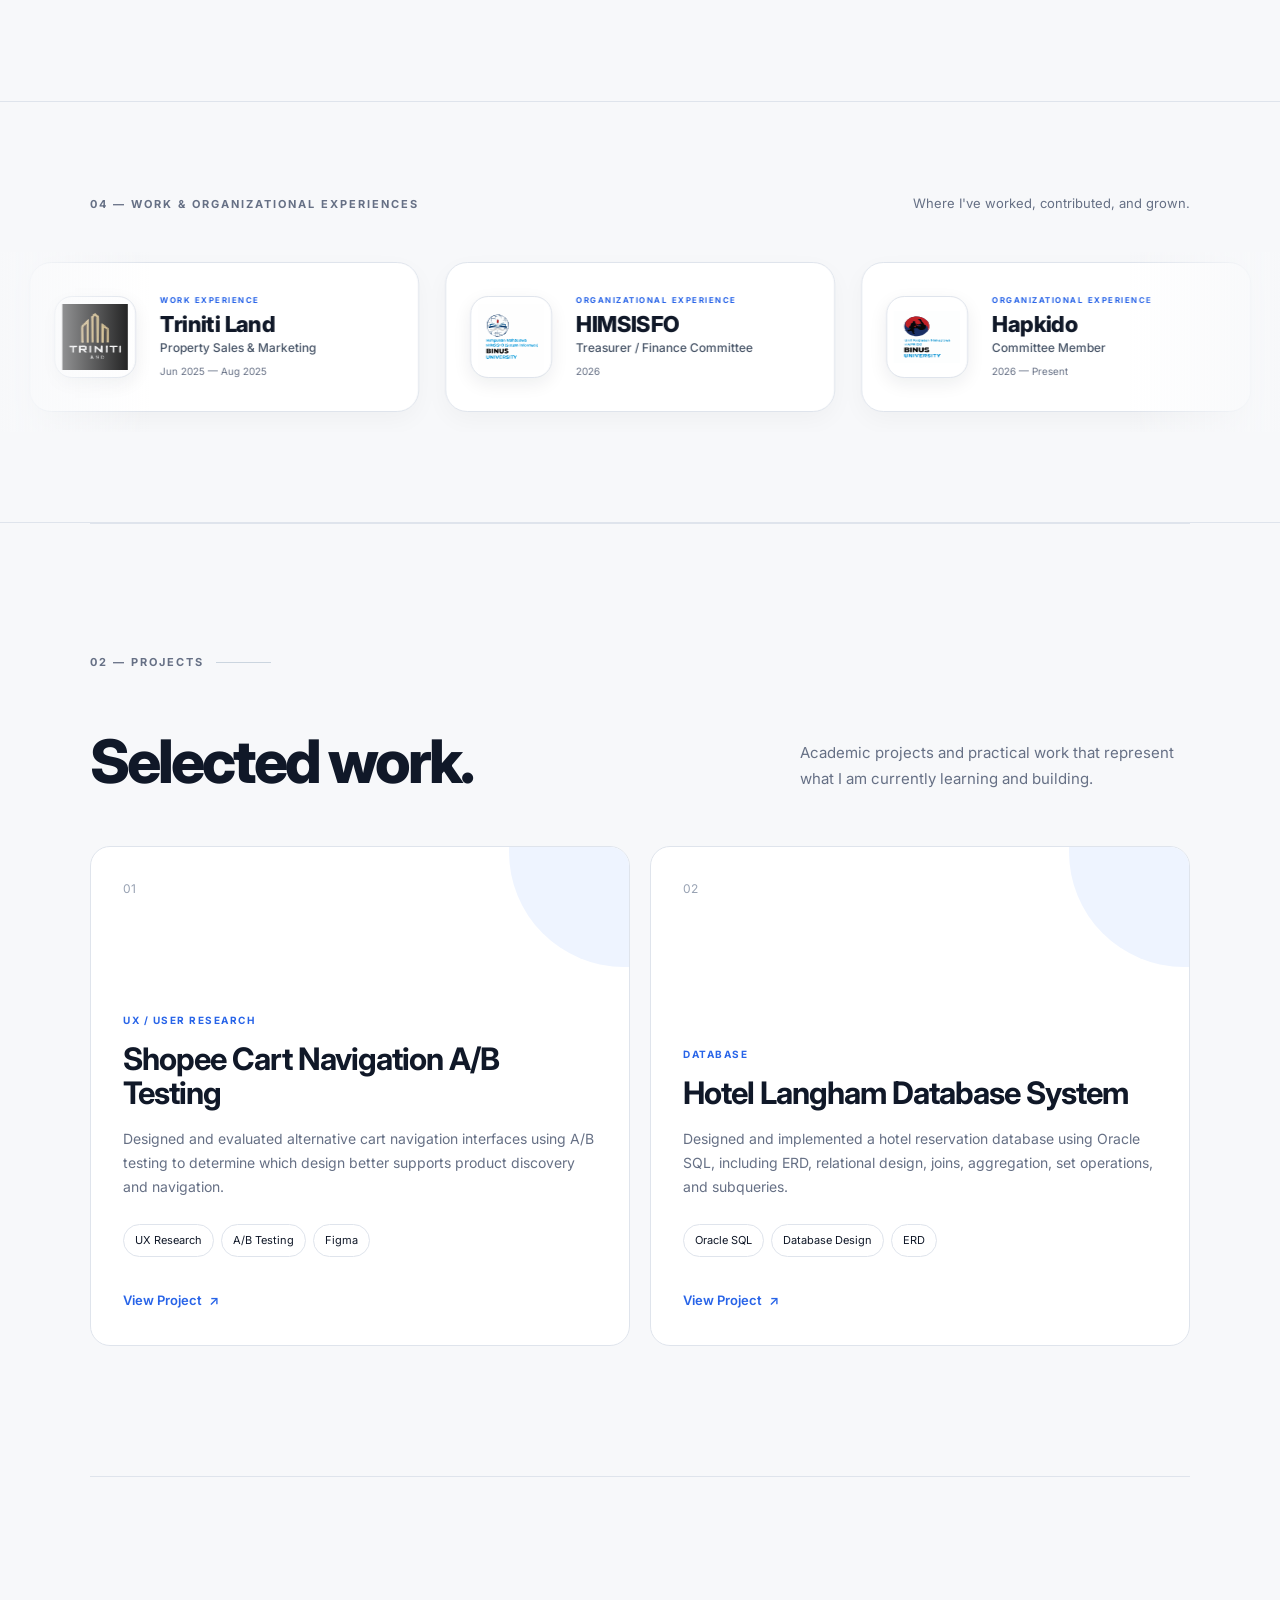
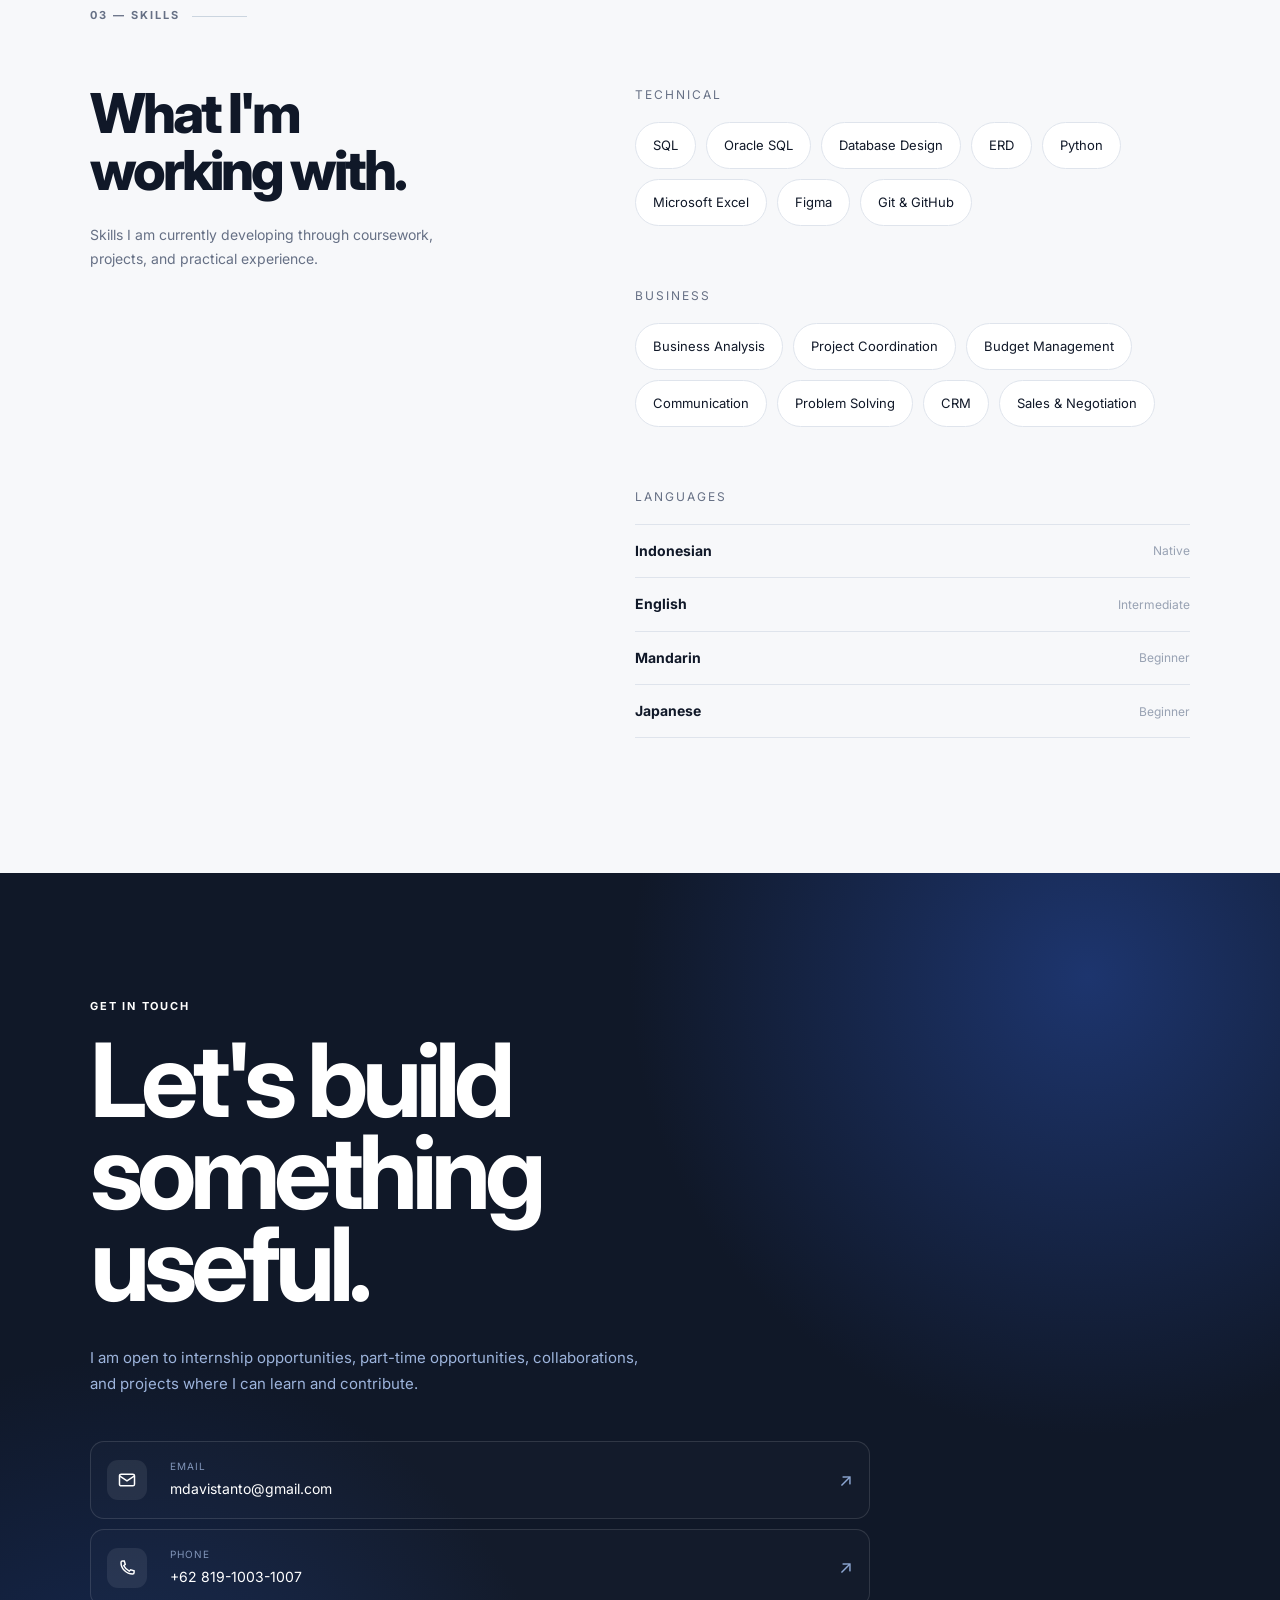
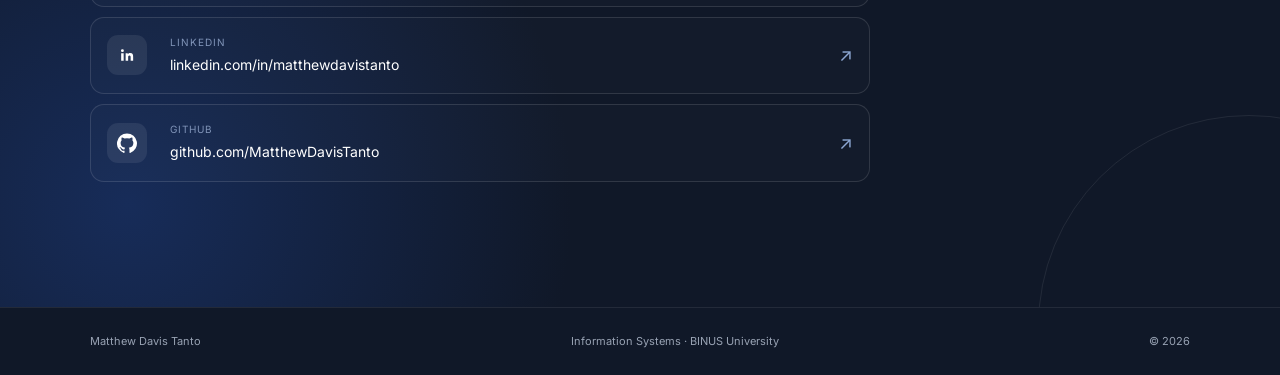
==== commit 63d91817: "Update index.html" ====
--- a/index.html
+++ b/index.html
@@ -782,44 +782,47 @@
                 <!-- PROJECT 2 -->
 
                 <article class="project-card">
-
+                
                     <div class="project-number">
                         02
                     </div>
-
+                
                     <div class="project-content">
-
+                
                         <div class="project-category">
-                            DATABASE DESIGN & SQL
-                        </div>
-
+                            DATABASE
+                        </div>
+                
                         <h3>
                             Hotel Langham Database System
                         </h3>
-
+                
                         <p>
-                            Designed and implemented a relational database
-                            system for a supplement platform using Oracle SQL,
-                            including database structure, constraints,
-                            transactions, queries, joins, grouping,
-                            subqueries, and views.
+                            Designed and implemented a hotel reservation
+                            database using Oracle SQL, including ERD,
+                            relational design, joins, aggregation,
+                            set operations, and subqueries.
                         </p>
-
+                
                         <div class="project-tags">
-
+                
                             <span>Oracle SQL</span>
                             <span>Database Design</span>
                             <span>ERD</span>
-
-                        </div>
-
-                        <a href="#" class="project-link">
+                
+                        </div>
+                
+                        <a
+                            href="projects/hotel-langham/hotel-langham.html"
+                            class="project-link">
+                
                             View Project
                             <span>↗</span>
+                
                         </a>
-
-                    </div>
-
+                
+                    </div>
+                
                 </article>
 
             </div>
